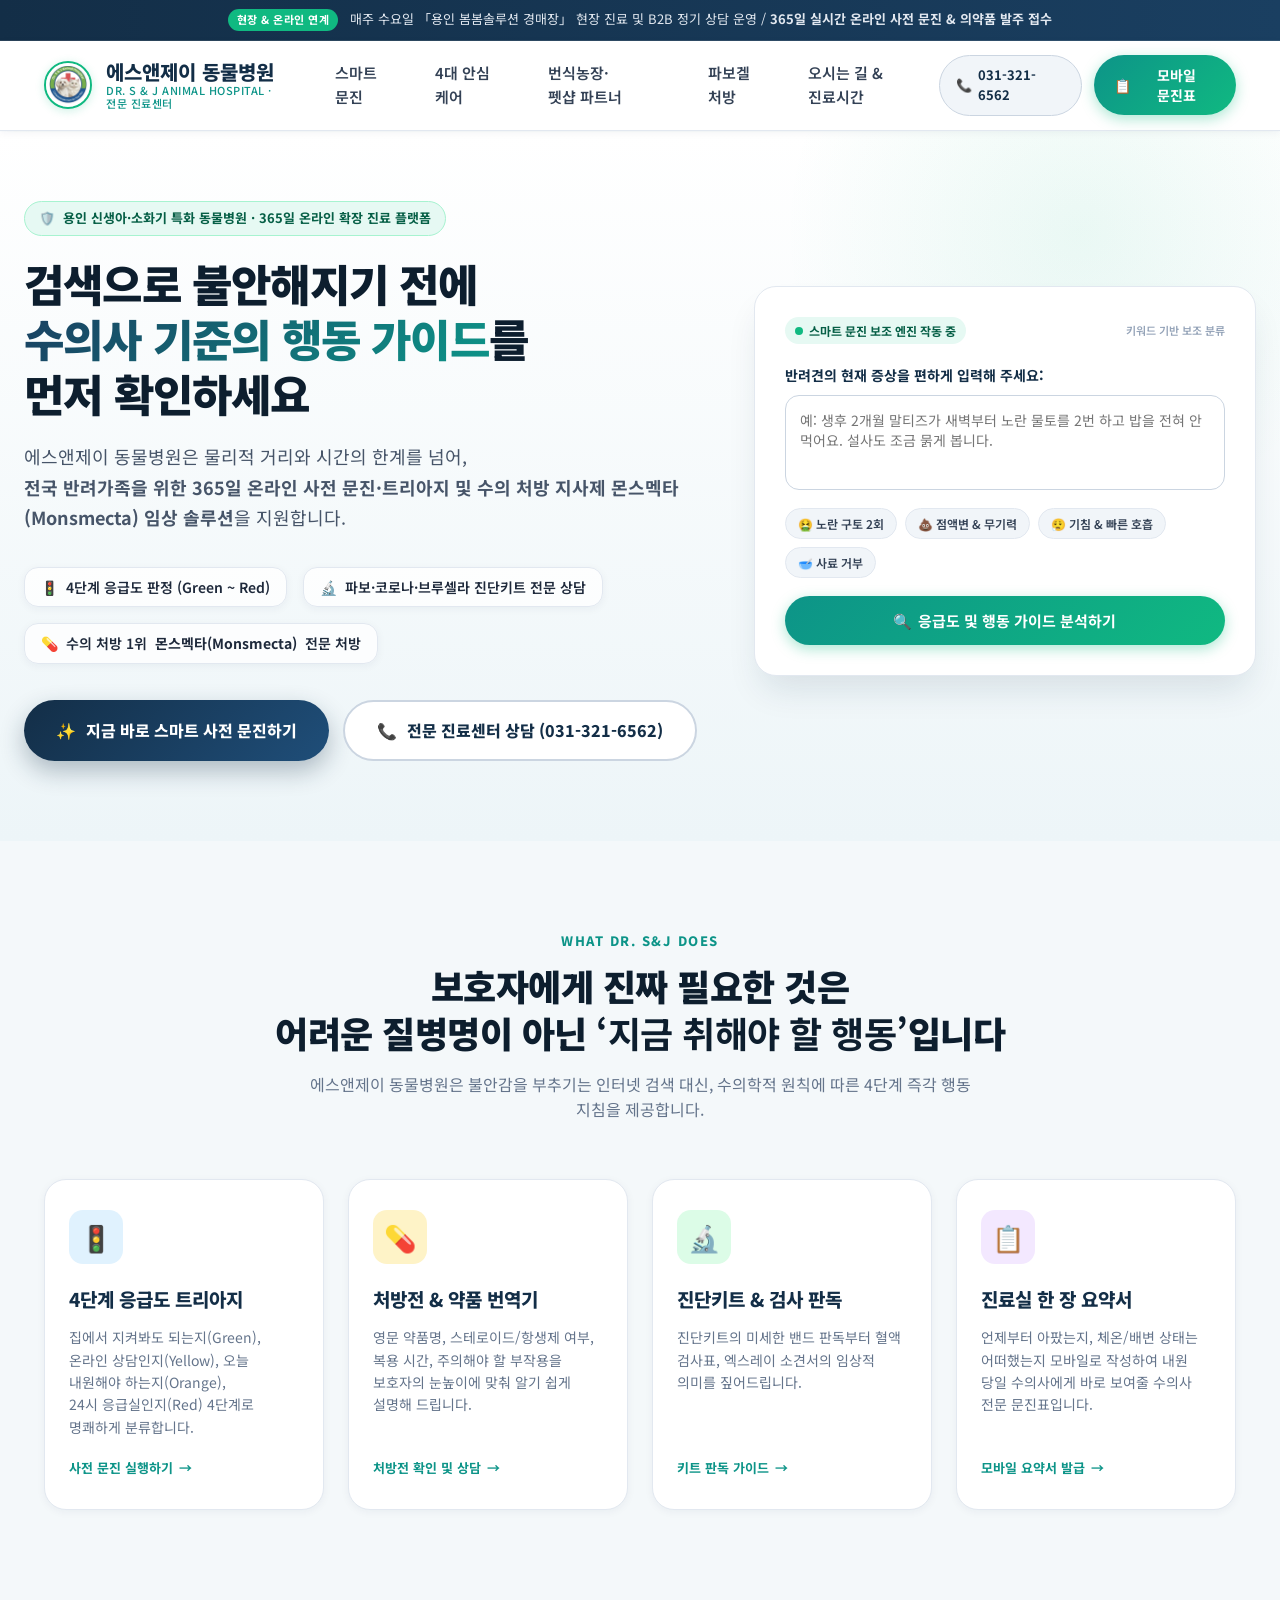
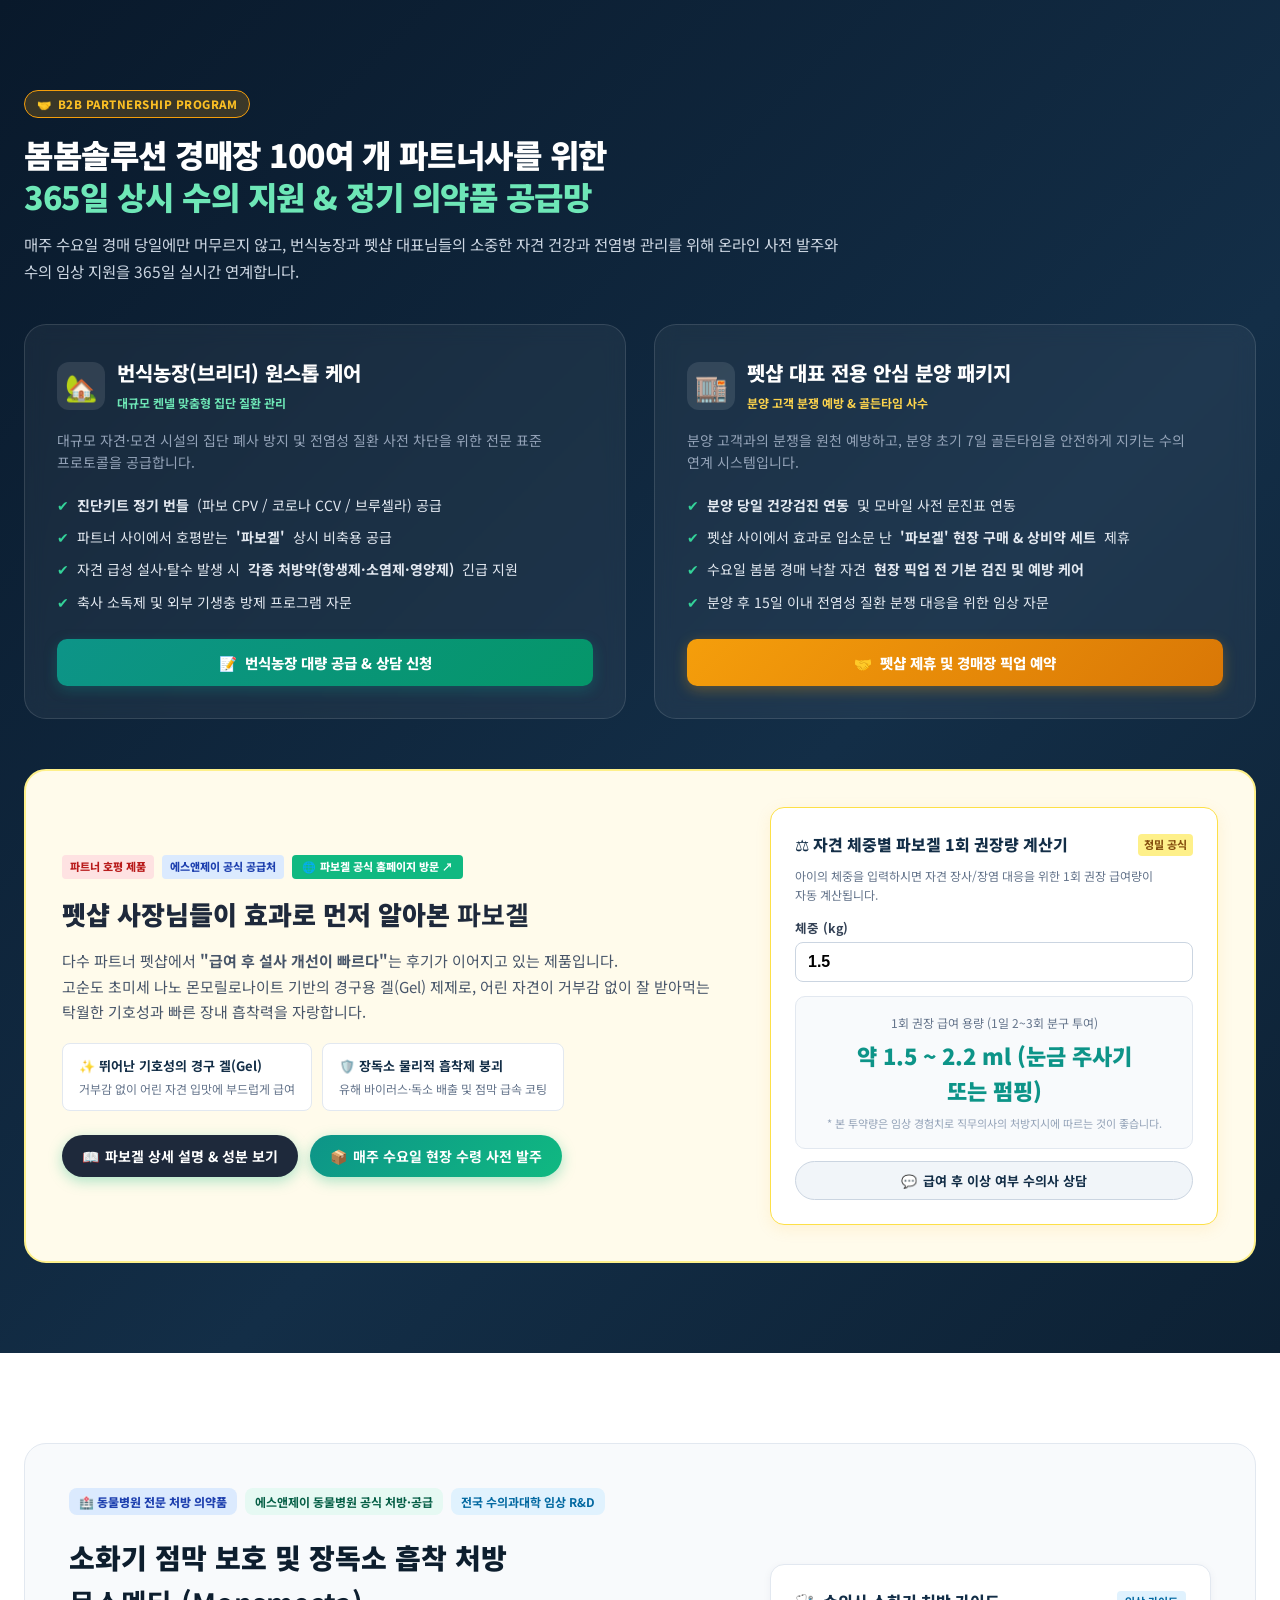
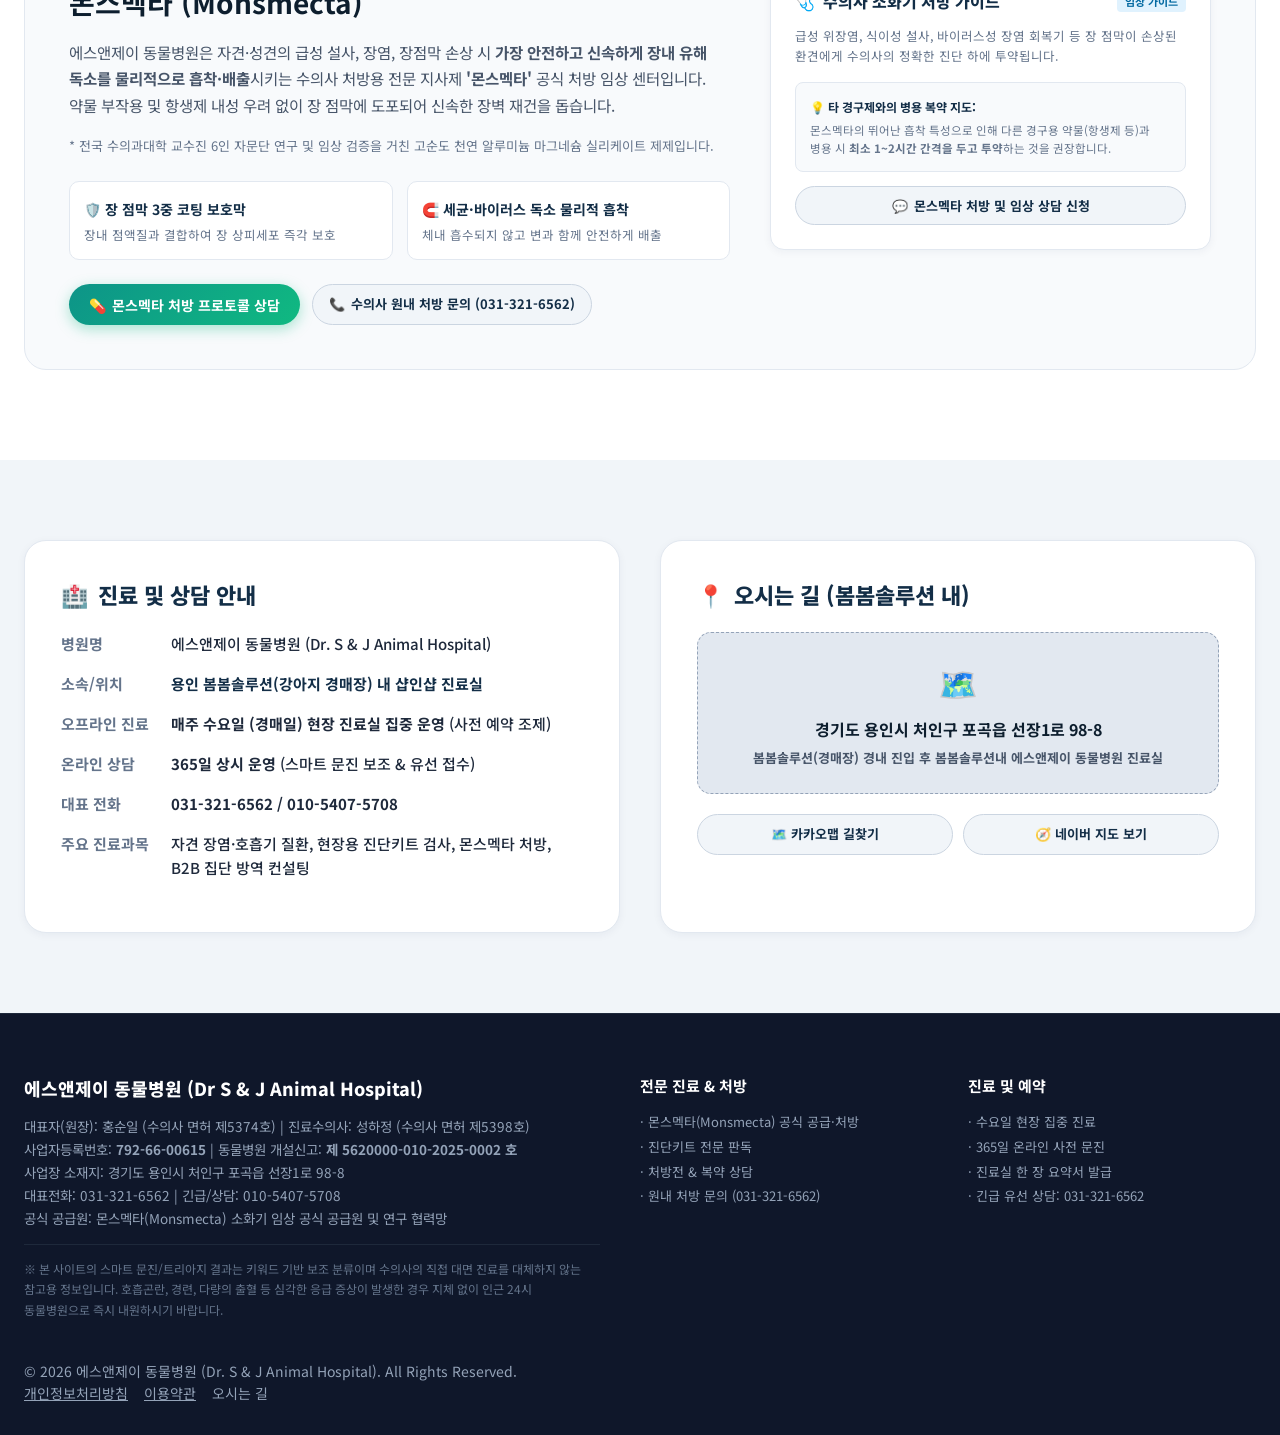
==== index.html @ e02715f0 "feat: remove monsmecta from header, global KR line-break and title punctuation cleanup - header: rem" ====
﻿<!DOCTYPE html>
<html lang="ko">
<head>
  <meta charset="UTF-8" />
  <meta name="viewport" content="width=device-width, initial-scale=1.0" />
  <title>에스앤제이 동물병원 | Dr S&J Animal Hospital - 스마트 수의 포털 & 사전 문진</title>
  <meta name="description" content="에스앤제이 동물병원 용인 전문 진료센터. 반려동물 스마트 사전 문진(보조 분류), 신생아·소화기 집중 치료, 몬스멕타 전문 처방 동물병원." />
  <link rel="canonical" href="https://hongsoonil02-maker.github.io/snj-animal-hospital/" />
  <link rel="icon" type="image/png" href="./sj_logo.png" />
  <!-- Open Graph / Twitter -->
  <meta property="og:type" content="website" />
  <meta property="og:locale" content="ko_KR" />
  <meta property="og:title" content="에스앤제이 동물병원 | 용인 신생아·소화기 특화 & 스마트 문진 포털" />
  <meta property="og:description" content="검색으로 불안해지기 전에 수의사 기준 행동 가이드를 확인하세요. 4단계 트리아지, 파보겔 계산기, 진료실 한 장 요약서 제공." />
  <meta property="og:url" content="https://hongsoonil02-maker.github.io/snj-animal-hospital/" />
  <meta property="og:image" content="https://hongsoonil02-maker.github.io/snj-animal-hospital/snj_qr_branded.png" />
  <meta property="og:site_name" content="에스앤제이 동물병원" />
  <meta name="twitter:card" content="summary_large_image" />
  <meta name="twitter:title" content="에스앤제이 동물병원 | 스마트 문진 포털" />
  <meta name="twitter:description" content="용인 봄봄솔루션 내 전문 진료센터. 365일 온라인 사전 문진 & 수요일 현장 진료." />
  <meta name="twitter:image" content="https://hongsoonil02-maker.github.io/snj-animal-hospital/snj_qr_branded.png" />
  <meta name="format-detection" content="telephone=no" />
  <!-- JSON-LD LocalBusiness + VeterinaryCare -->
  <script type="application/ld+json">
  {
    "@context": "https://schema.org",
    "@type": "VeterinaryCare",
    "name": "에스앤제이 동물병원",
    "alternateName": "Dr. S&J Animal Hospital",
    "url": "https://hongsoonil02-maker.github.io/snj-animal-hospital/",
    "logo": "https://hongsoonil02-maker.github.io/snj-animal-hospital/sj_logo.png",
    "image": "https://hongsoonil02-maker.github.io/snj-animal-hospital/snj_qr_branded.png",
    "telephone": "+82-31-321-6562",
    "address": { "@type": "PostalAddress", "streetAddress": "선장1로 98-8 포곡읍 처인구", "addressLocality": "용인시", "addressRegion": "경기도", "addressCountry": "KR" },
    "geo": { "@type": "GeoCoordinates", "latitude": 37.267, "longitude": 127.224 },
    "openingHoursSpecification": [
      {"@type":"OpeningHoursSpecification","dayOfWeek":["Monday","Tuesday","Wednesday","Thursday","Friday"],"opens":"09:30","closes":"19:00"},
      {"@type":"OpeningHoursSpecification","dayOfWeek":"Saturday","opens":"09:30","closes":"16:00"}
    ],
    "priceRange": "$$",
    "founder": { "@type":"Person", "name":"홍순일", "jobTitle":"수의사 면허 제5374호" }
  }
  </script>
  
  <!-- 웹폰트: 프리미엄 Noto Sans KR -->
  <link rel="preconnect" href="https://fonts.googleapis.com" />
  <link rel="preconnect" href="https://fonts.gstatic.com" crossorigin />
  <link href="https://fonts.googleapis.com/css2?family=Noto+Sans+KR:wght@300;400;500;600;700;800;900&display=swap" rel="stylesheet" />

  <link rel="stylesheet" href="./style.css" />
</head>
<body>
  <a href="#main-content" class="skip-link">본문 바로가기</a>

  <!-- 상단 공지 배너 -->
  <aside class="top-banner" aria-label="진료 안내">
    <span class="top-banner-badge">현장 & 온라인 연계</span>
    <span>매주 수요일 「용인 봄봄솔루션 경매장」 현장 진료 및 B2B 정기 상담 운영 / <strong>365일 실시간 온라인 사전 문진 & 의약품 발주 접수</strong></span>
  </aside>

  <!-- 메인 헤더 -->
  <header role="banner">
    <div class="nav-container">
      <a href="#" class="brand-logo-area" aria-label="에스앤제이 동물병원 홈으로 이동">
        <img src="./sj_logo.png" alt="에스앤제이 동물병원 로고" class="brand-logo-img" width="48" height="48" loading="eager" decoding="async" fetchpriority="high" />
        <div class="brand-title">
          <span>에스앤제이 동물병원</span>
          <span class="sub">DR. S &amp; J ANIMAL HOSPITAL · 전문 진료센터</span>
        </div>
      </a>

      <nav class="nav-menu" aria-label="주요 메뉴">
        <a href="#triage" class="nav-link">스마트 문진</a>
        <a href="#services" class="nav-link">4대 안심 케어</a>
        <a href="#b2b-hub" class="nav-link">번식농장·펫샵 파트너</a>
        <a href="#parvogel-care" class="nav-link">파보겔 처방</a>
        <a href="#info" class="nav-link">오시는 길 & 진료시간</a>
      </nav>

      <div class="header-actions">
        <a href="tel:031-321-6562" class="btn-call" aria-label="전화 031-321-6562">
          <span aria-hidden="true">📞</span> 031-321-6562
        </a>
        <button class="btn-primary" onclick="openModal('summaryModal')" aria-label="모바일 문진표 열기">
          <span aria-hidden="true">📋</span> 모바일 문진표
        </button>
        <button id="mobileMenuBtn" class="mobile-menu-btn" aria-label="메뉴 열기" aria-expanded="false" aria-controls="mobileNav">
          <span class="menu-bar" aria-hidden="true"></span>
          <span class="menu-bar" aria-hidden="true"></span>
          <span class="menu-bar" aria-hidden="true"></span>
        </button>
      </div>
    </div>
    <nav id="mobileNav" class="mobile-nav" aria-label="모바일 메뉴" hidden>
      <a href="#triage" class="mobile-nav-link" onclick="closeMobileMenu()">스마트 문진</a>
      <a href="#services" class="mobile-nav-link" onclick="closeMobileMenu()">4대 안심 케어</a>
      <a href="#b2b-hub" class="mobile-nav-link" onclick="closeMobileMenu()">번식농장·펫샵 파트너</a>
      <a href="#parvogel-care" class="mobile-nav-link" onclick="closeMobileMenu()">파보겔 처방</a>
      <a href="#info" class="mobile-nav-link" onclick="closeMobileMenu()">오시는 길 & 진료시간</a>
      <a href="tel:031-321-6562" class="mobile-nav-link mobile-nav-tel">📞 031-321-6562 전화하기</a>
    </nav>
  </header>

  <main id="main-content">
  <!-- 히어로 섹션 -->
  <section class="hero-section">
    <div class="hero-bg-shapes"></div>
    <div class="hero-container">
      <div class="hero-content">
        <div class="hero-tag">
          <span>🛡️</span> 용인 신생아·소화기 특화 동물병원 · 365일 온라인 확장 진료 플랫폼
        </div>
        <h1 class="hero-title">
          검색으로 불안해지기 전에<br />
          <span class="highlight">수의사 기준의 행동 가이드</span>를 먼저 확인하세요
        </h1>
        <p class="hero-desc">
          에스앤제이 동물병원은 물리적 거리와 시간의 한계를 넘어,<br />
          <strong>전국 반려가족을 위한 365일 온라인 사전 문진·트리아지 및 수의 처방 지사제 몬스멕타(Monsmecta) 임상 솔루션</strong>을 지원합니다.
        </p>

        <div class="hero-features-strip">
          <div class="hero-feature-item"><span>🚦</span> 4단계 응급도 판정 (Green ~ Red)</div>
          <div class="hero-feature-item"><span>🔬</span> 파보·코로나·브루셀라 진단키트 전문 상담</div>
          <div class="hero-feature-item"><span>💊</span> 수의 처방 1위 <strong>몬스멕타(Monsmecta)</strong> 전문 처방</div>
        </div>

        <div class="hero-cta-group">
          <button class="btn-hero-lg btn-hero-primary" onclick="focusTriageInput()" aria-label="스마트 사전 문진 입력창으로 이동">
            <span aria-hidden="true">✨</span> 지금 바로 스마트 사전 문진하기
          </button>
          <a href="tel:031-321-6562" class="btn-hero-lg btn-hero-secondary" aria-label="전화 031-321-6562">
            <span aria-hidden="true">📞</span> 전문 진료센터 상담 (031-321-6562)
          </a>
        </div>
      </div>

      <!-- 인터랙티브 스마트 사전 문진 데모 위젯 (키워드 기반 보조) -->
      <div class="hero-interactive-card" id="triage">
        <div class="card-header-badge">
          <div class="badge-live-pulse">
            <span class="pulse-dot"></span>
            <span>스마트 문진 보조 엔진 작동 중</span>
          </div>
          <span style="font-size: 11px; color: #94a3b8; font-weight: 600;">키워드 기반 보조 분류</span>
        </div>

        <label for="symptomText" style="display:block; font-size: 14px; font-weight: 700; color: var(--primary-800); margin-bottom: 8px;">
          반려견의 현재 증상을 편하게 입력해 주세요:
        </label>
        <textarea id="symptomText" class="triage-input-box" placeholder="예: 생후 2개월 말티즈가 새벽부터 노란 물토를 2번 하고 밥을 전혀 안 먹어요. 설사도 조금 묽게 봅니다."></textarea>

        <div class="quick-chips-area" role="group" aria-label="증상 빠른 선택">

          <button type="button" class="quick-chip" onclick="applyChip('새벽에 노란 거품토를 2회 하고 식욕이 떨어졌어요.')">🤮 노란 구토 2회</button>

          <button type="button" class="quick-chip" onclick="applyChip('자견이 점액질 설사를 보고 축 처져 있어요.')">💩 점액변 &amp; 무기력</button>

          <button type="button" class="quick-chip" onclick="applyChip('분양 받은 지 3일째인데 기침을 켁켁거리고 호흡이 빨라요.')">😮‍💨 기침 &amp; 빠른 호흡</button>

          <button type="button" class="quick-chip" onclick="applyChip('사료를 갑자기 안 먹고 물만 조금 마십니다.')">🥣 사료 거부</button>

        </div>


        <button class="btn-primary" style="width: 100%; justify-content: center; padding: 14px; font-size: 15px;" onclick="runSmartTriage()" aria-label="증상을 분석하여 응급도 판정">
          <span aria-hidden="true">🔍</span> 응급도 및 행동 가이드 분석하기
        </button>

        <!-- 결과 표시 영역 -->
        <div class="triage-result-card" id="triageResultArea" role="status" aria-live="polite" aria-atomic="true">
          <div id="resultStatusPill" class="triage-status-pill status-orange">
            <span>🟠 ORANGE : 오늘 중 동물병원 내원 권고</span>
          </div>
          <h4 id="resultHeading" style="font-size: 17px; font-weight: 800; color: #1e293b; margin-bottom: 8px;">
            반복 구토 및 탈수 위험에 대한 조기 수의사 진찰이 필요합니다
          </h4>
          <p id="resultActionGuide" style="font-size: 13.5px; color: #475569; line-height: 1.6; margin-bottom: 14px;">
            자견의 경우 짧은 시간의 구토와 설사로도 저혈당 및 급성 탈수가 올 수 있습니다. 진단키트 검사를 병행하시고 억지로 사료를 먹이지 마세요.
          </p>
          <div style="display: flex; gap: 8px; flex-wrap: wrap;">
            <button class="btn-call" style="font-size: 12px; padding: 6px 12px;" onclick="openModal('summaryModal')">
              📄 진료실 요약서 자동 출력
            </button>
            <a href="tel:031-321-6562" class="btn-primary" style="font-size: 12px; padding: 6px 14px;">
              📞 에스앤제이 핫라인 연결
            </a>
          </div>
          <p style="font-size:11px; color:#94a3b8; margin-top:10px; line-height:1.5;">※ 본 결과는 키워드 기반 보조 분류이며 의학적 진단을 대체하지 않습니다. 심각한 증상 시 즉시 내원하세요.</p>
        </div>
      </div>
    </div>
  </section>

  <!-- 4대 핵심 케어 모듈 -->
  <section class="section-module" id="services">

    <div class="section-header-center">
      <div class="section-kicker">WHAT DR. S&J DOES</div>
      <h2 class="section-title">
        보호자에게 진짜 필요한 것은<br />어려운 질병명이 아닌 <strong>‘지금 취해야 할 행동’</strong>입니다
      </h2>
      <p class="section-desc">
        에스앤제이 동물병원은 불안감을 부추기는 인터넷 검색 대신, 수의학적 원칙에 따른 4단계 즉각 행동 지침을 제공합니다.
      </p>
    </div>

    <div class="services-grid-4">
      <!-- 1. 병원 갈까 말까 -->
      <div class="service-card" onclick="focusTriageInput()" role="button" tabindex="0" onkeydown="if(event.key==='Enter'||event.key===' '){event.preventDefault();focusTriageInput();}">
        <div class="service-icon-wrap" style="background: #e0f2fe; color: #0284c7;">🚦</div>
        <h3 class="service-card-title">4단계 응급도 트리아지</h3>
        <p class="service-card-desc">
          집에서 지켜봐도 되는지(Green), 온라인 상담인지(Yellow), 오늘 내원해야 하는지(Orange), 24시 응급실인지(Red) 4단계로 명쾌하게 분류합니다.
        </p>
        <div class="service-card-action">사전 문진 실행하기 <span>→</span></div>
      </div>

      <!-- 2. 처방전 & 복약 번역기 -->
      <div class="service-card" onclick="openModal('rxModal')" role="button" tabindex="0" onkeydown="if(event.key==='Enter'||event.key===' '){event.preventDefault();openModal('rxModal');}">
        <div class="service-icon-wrap" style="background: #fef3c7; color: #d97706;">💊</div>
        <h3 class="service-card-title">처방전 & 약품 번역기</h3>
        <p class="service-card-desc">
          영문 약품명, 스테로이드/항생제 여부, 복용 시간, 주의해야 할 부작용을 보호자의 눈높이에 맞춰 알기 쉽게 설명해 드립니다.
        </p>
        <div class="service-card-action">처방전 확인 및 상담 <span>→</span></div>
      </div>

      <!-- 3. 진단키트 & 검사결과 해석 -->
      <div class="service-card" onclick="openModal('labModal')" role="button" tabindex="0" onkeydown="if(event.key==='Enter'||event.key===' '){event.preventDefault();openModal('labModal');}">
        <div class="service-icon-wrap" style="background: #dcfce7; color: #16a34a;">🔬</div>
        <h3 class="service-card-title">진단키트 & 검사 판독</h3>
        <p class="service-card-desc">
          진단키트의 미세한 밴드 판독부터 혈액 검사표, 엑스레이 소견서의 임상적 의미를 짚어드립니다.
        </p>
        <div class="service-card-action">키트 판독 가이드 <span>→</span></div>
      </div>

      <!-- 4. 진료실 한 장 요약서 -->
      <div class="service-card" onclick="openModal('summaryModal')" role="button" tabindex="0" onkeydown="if(event.key==='Enter'||event.key===' '){event.preventDefault();openModal('summaryModal');}">
        <div class="service-icon-wrap" style="background: #f3e8ff; color: #9333ea;">📋</div>
        <h3 class="service-card-title">진료실 한 장 요약서</h3>
        <p class="service-card-desc">
          언제부터 아팠는지, 체온/배변 상태는 어떠했는지 모바일로 작성하여 내원 당일 수의사에게 바로 보여줄 수의사 전문 문진표입니다.
        </p>
        <div class="service-card-action">모바일 요약서 발급 <span>→</span></div>
      </div>
    </div>
  </section>

  <!-- B2B 파트너십 섹션: 봄봄솔루션 경매장 100여 개 파트너사를 위한 수의 공급망 -->
  <section class="b2b-hub-section" id="b2b-hub">
    <div class="b2b-hub-container">
      <div class="b2b-badge">
        <span>🤝</span> B2B PARTNERSHIP PROGRAM
      </div>
      <h2 class="b2b-hub-title">
        봄봄솔루션 경매장 100여 개 파트너사를 위한<br />
        <span style="color:#6ee7b7;">365일 상시 수의 지원 &amp; 정기 의약품 공급망</span>
      </h2>
      <p class="b2b-hub-desc">
        매주 수요일 경매 당일에만 머무르지 않고, 번식농장과 펫샵 대표님들의 소중한 자견 건강과 전염병 관리를 위해 온라인 사전 발주와 수의 임상 지원을 365일 실시간 연계합니다.
      </p>

      <!-- 2단 카드: 번식농장 원스톱 케어 & 펫샵 대표 전용 안심 분양 패키지 -->
      <div class="b2b-cards-grid">
        <!-- 번식농장 -->
        <div class="b2b-box">
          <div class="b2b-box-head">
            <div class="b2b-box-icon">🏡</div>
            <div>
              <div class="b2b-box-title">번식농장(브리더) 원스톱 케어</div>
              <span style="font-size:12px; color:#6ee7b7; font-weight:700;">대규모 켄넬 맞춤형 집단 질환 관리</span>
            </div>
          </div>
          <p class="b2b-box-desc">
            대규모 자견·모견 시설의 집단 폐사 방지 및 전염성 질환 사전 차단을 위한 전문 표준 프로토콜을 공급합니다.
          </p>
          <ul class="b2b-features-list">
            <li><span class="chk">✔</span> <strong>진단키트 정기 번들</strong> (파보 CPV / 코로나 CCV / 브루셀라) 공급</li>
            <li><span class="chk">✔</span> 파트너 사이에서 호평받는 <strong>'파보겔'</strong> 상시 비축용 공급</li>
            <li><span class="chk">✔</span> 자견 급성 설사·탈수 발생 시 <strong>각종 처방약(항생제·소염제·영양제)</strong> 긴급 지원</li>
            <li><span class="chk">✔</span> 축사 소독제 및 외부 기생충 방제 프로그램 자문</li>
          </ul>
          <button class="btn-b2b btn-b2b-primary" onclick="openOrderModal()">
            <span>📝</span> 번식농장 대량 공급 &amp; 상담 신청
          </button>
        </div>

        <!-- 펫샵 -->
        <div class="b2b-box">
          <div class="b2b-box-head">
            <div class="b2b-box-icon">🏬</div>
            <div>
              <div class="b2b-box-title">펫샵 대표 전용 안심 분양 패키지</div>
              <span style="font-size:12px; color:#fcd34d; font-weight:700;">분양 고객 분쟁 예방 &amp; 골든타임 사수</span>
            </div>
          </div>
          <p class="b2b-box-desc">
            분양 고객과의 분쟁을 원천 예방하고, 분양 초기 7일 골든타임을 안전하게 지키는 수의 연계 시스템입니다.
          </p>
          <ul class="b2b-features-list">
            <li><span class="chk">✔</span> <strong>분양 당일 건강검진 연동</strong> 및 모바일 사전 문진표 연동</li>
            <li><span class="chk">✔</span> 펫샵 사이에서 효과로 입소문 난 <strong>'파보겔' 현장 구매 &amp; 상비약 세트</strong> 제휴</li>
            <li><span class="chk">✔</span> 수요일 봄봄 경매 낙찰 자견 <strong>현장 픽업 전 기본 검진 및 예방 케어</strong></li>
            <li><span class="chk">✔</span> 분양 후 15일 이내 전염성 질환 분쟁 대응을 위한 임상 자문</li>
          </ul>
          <button class="btn-b2b btn-b2b-amber" onclick="openOrderModal()">
            <span>🤝</span> 펫샵 제휴 및 경매장 픽업 예약
          </button>
        </div>
      </div>

      <!-- 파보겔 소개 & 실시간 체중별 1회 권장량 계산기 -->
      <div class="parvogel-highlight-section" id="parvogel-care">
        <div>
          <div style="display:flex; gap:8px; margin-bottom:14px; flex-wrap:wrap;">
            <span style="font-size:11px; background:#fee2e2; color:#b91c1c; padding:3px 8px; border-radius:4px; font-weight:800;">파트너 호평 제품</span>
            <span style="font-size:11px; background:#dbeafe; color:#1e40af; padding:3px 8px; border-radius:4px; font-weight:800;">에스앤제이 공식 공급처</span>
            <a href="https://parvogel.kr" target="_blank" rel="noopener noreferrer" style="font-size:11px; background:#10b981; color:#ffffff; padding:3px 10px; border-radius:4px; font-weight:800; display:inline-flex; align-items:center; gap:4px;">
              <span>🌐</span> 파보겔 공식 홈페이지 방문 ↗
            </a>
          </div>
          <h3 style="font-size: 26px; font-weight: 900; color: #1e293b; margin-bottom: 14px;">
            펫샵 사장님들이 효과로 먼저 알아본 <strong>파보겔</strong>
          </h3>
          <p style="font-size: 15px; color: #475569; line-height: 1.7; margin-bottom: 18px;">
            다수 파트너 펫샵에서 <strong>"급여 후 설사 개선이 빠르다"</strong>는 후기가 이어지고 있는 제품입니다.<br />
            고순도 초미세 나노 몬모릴로나이트 기반의 경구용 겔(Gel) 제제로, 어린 자견이 거부감 없이 잘 받아먹는 탁월한 기호성과 빠른 장내 흡착력을 자랑합니다.
          </p>

          <div style="display: flex; gap: 10px; margin-bottom: 24px;">
            <div style="background:#ffffff; padding:12px 16px; border-radius:8px; border:1px solid #e2e8f0; font-size:13px;">
              <strong style="color:var(--primary-800);">✨ 뛰어난 기호성의 경구 겔(Gel)</strong>
              <p style="color:#64748b; font-size:12px; margin-top:2px;">거부감 없이 어린 자견 입맛에 부드럽게 급여</p>
            </div>
            <div style="background:#ffffff; padding:12px 16px; border-radius:8px; border:1px solid #e2e8f0; font-size:13px;">
              <strong style="color:var(--primary-800);">🛡️ 장독소 물리적 흡착제 붕괴</strong>
              <p style="color:#64748b; font-size:12px; margin-top:2px;">유해 바이러스·독소 배출 및 점막 급속 코팅</p>
            </div>
          </div>

          <div style="display:flex; gap:12px; flex-wrap:wrap;">
            <a href="https://parvogel.kr" target="_blank" rel="noopener noreferrer" class="btn-primary" style="background: #1e293b; color:#fff;">
              <span>📖</span> 파보겔 상세 설명 &amp; 성분 보기
            </a>
            <button class="btn-primary" onclick="openOrderModal()" style="background: linear-gradient(135deg, #0d9488, #10b981);">
              <span>📦</span> 매주 수요일 현장 수령 사전 발주
            </button>
          </div>
        </div>

        <!-- 체중별 계산기 -->
        <div class="parvogel-calc-box">
          <div style="display:flex; justify-content:space-between; align-items:center; margin-bottom:8px;">
            <div style="font-size:16px; font-weight:800; color:#132e47;">
              ⚖️ 자견 체중별 파보겔 1회 권장량 계산기
            </div>
            <span style="font-size:11px; background:#fef08a; color:#854d0e; padding:2px 6px; border-radius:4px; font-weight:750;">정밀 공식</span>
          </div>
          <p style="font-size:12px; color:#64748b; margin-bottom:14px;">
            아이의 체중을 입력하시면 자견 장사/장염 대응을 위한 1회 권장 급여량이 자동 계산됩니다.
          </p>
          <div style="margin-bottom:14px;">
            <label style="display:block; font-size:12.5px; font-weight:700; margin-bottom:4px; color:#334155;">체중 (kg)</label>
            <input type="number" id="petWeight" value="1.5" step="0.1" min="0.3" max="50" style="width:100%; padding:10px 12px; border:1px solid #cbd5e1; border-radius:8px; font-size:16px; font-weight:700;" oninput="calculateDosage()" />
          </div>
          <div style="background:#f8fafc; padding:16px; border-radius:10px; border:1px solid #e2e8f0; text-align:center;">
            <div style="font-size:12px; color:#64748b;">1회 권장 급여 용량 (1일 2~3회 분구 투여)</div>
            <div id="calcResult" style="font-size:22px; font-weight:900; color:#0d9488; margin-top:6px;">
              약 1.5 ~ 2.2 ml (눈금 주사기 또는 펌핑)
            </div>
            <div style="font-size:11px; color:#94a3b8; margin-top:6px;">
              * 본 투약량은 임상 경험치로 직무의사의 처방지시에 따르는 것이 좋습니다.
            </div>
          </div>
          <button class="btn-call" style="width:100%; justify-content:center; margin-top:12px; font-size:13px;" onclick="applyChip('파보겔 급여 및 이상 여부 수의사 상담을 요청합니다.')">
            <span>💬</span> 급여 후 이상 여부 수의사 상담
          </button>
        </div>
      </div>
    </div>
  </section>

  <!-- 소화기 전문 처방 및 케어 솔루션 섹션: 몬스멕타(Monsmecta) 임상 소화기 솔루션 -->
  <section class="products-section" id="digestive-care">
    <div class="products-container">

      <div class="products-grid">
        <div class="product-details">
          <div class="product-badges">
            <span class="p-badge" style="background:#dbeafe; color:#1e40af; font-weight:800;">🏥 동물병원 전문 처방 의약품</span>
            <span class="p-badge p-badge-teal">에스앤제이 동물병원 공식 처방·공급</span>
            <span class="p-badge p-badge-blue">전국 수의과대학 임상 R&D</span>
          </div>
          <h3>소화기 점막 보호 및 장독소 흡착 처방 <strong>몬스멕타 (Monsmecta)</strong></h3>
          <p style="font-size: 15.5px; color: #475569; line-height: 1.7; margin-bottom: 18px;">
            에스앤제이 동물병원은 자견·성견의 급성 설사, 장염, 장점막 손상 시 <strong>가장 안전하고 신속하게 장내 유해 독소를 물리적으로 흡착·배출</strong>시키는 수의사 처방용 전문 지사제 <strong>'몬스멕타'</strong> 공식 처방 임상 센터입니다.<br />
            약물 부작용 및 항생제 내성 우려 없이 장 점막에 도포되어 신속한 장벽 재건을 돕습니다.
          </p>
          <p style="font-size: 13px; color: #64748b; margin-bottom: 24px;">
            * 전국 수의과대학 교수진 6인 자문단 연구 및 임상 검증을 거친 고순도 천연 알루미늄 마그네슘 실리케이트 제제입니다.
          </p>

          <div style="display: grid; grid-template-columns: 1fr 1fr; gap: 14px; margin-bottom: 24px;">
            <div style="background: #ffffff; padding: 14px; border-radius: 10px; border: 1px solid #e2e8f0;">
              <strong style="color: var(--primary-800); font-size: 14px;">🛡️ 장 점막 3중 코팅 보호막</strong>
              <p style="font-size: 12.5px; color: #64748b; margin-top: 4px;">장내 점액질과 결합하여 장 상피세포 즉각 보호</p>
            </div>
            <div style="background: #ffffff; padding: 14px; border-radius: 10px; border: 1px solid #e2e8f0;">
              <strong style="color: var(--primary-800); font-size: 14px;">🧲 세균·바이러스 독소 물리적 흡착</strong>
              <p style="font-size: 12.5px; color: #64748b; margin-top: 4px;">체내 흡수되지 않고 변과 함께 안전하게 배출</p>
            </div>
          </div>

          <div style="display: flex; gap: 12px; flex-wrap: wrap;">
            <button class="btn-primary" onclick="openModal('rxModal')">
              <span>💊</span> 몬스멕타 처방 프로토콜 상담
            </button>
            <a href="tel:031-321-6562" class="btn-call">
              <span>📞</span> 수의사 원내 처방 문의 (031-321-6562)
            </a>
          </div>
        </div>

        <!-- 소화기 처방 가이드 카드 -->
        <div class="dosage-calculator-box">
          <div style="display: flex; align-items: center; justify-content: space-between; margin-bottom: 12px;">
            <div class="calc-title" style="margin-bottom: 0;">
              <span>🩺</span> 수의사 소화기 처방 가이드
            </div>
            <span style="font-size: 11px; background: #e0f2fe; color: #0369a1; padding: 2px 8px; border-radius: 4px; font-weight: 700;">임상 가이드</span>
          </div>
          <p style="font-size: 12.5px; color: #64748b; line-height: 1.6; margin-bottom: 16px;">
            급성 위장염, 식이성 설사, 바이러스성 장염 회복기 등 장 점막이 손상된 환견에게 수의사의 정확한 진단 하에 투약됩니다.
          </p>
          <div style="background: #f8fafc; padding: 14px; border-radius: 8px; border: 1px solid #e2e8f0; margin-bottom: 14px;">
            <div style="font-size: 12px; font-weight: 700; color: var(--primary-800); margin-bottom: 6px;">
              💡 타 경구제와의 병용 복약 지도:
            </div>
            <p style="font-size: 11.5px; color: #64748b; line-height: 1.5; margin: 0;">
              몬스멕타의 뛰어난 흡착 특성으로 인해 다른 경구용 약물(항생제 등)과 병용 시 <strong>최소 1~2시간 간격을 두고 투약</strong>하는 것을 권장합니다.
            </p>
          </div>
          <button class="btn-call" style="width: 100%; justify-content: center;" onclick="applyChip('몬스멕타 소화기 처방 상담을 요청합니다.')">
            <span>💬</span> 몬스멕타 처방 및 임상 상담 신청
          </button>
        </div>
      </div>

    </div>
  </section>

  <!-- 병원 안내 및 위치 정보 -->
  <section class="hospital-info-section" id="info">
    <div class="info-container">
      <!-- 진료 안내 -->
      <div class="info-card">
        <h3 class="info-title">
          <span>🏥</span> 진료 및 상담 안내
        </h3>
        <div class="info-item">
          <span class="info-label">병원명</span>
          <span class="info-value">에스앤제이 동물병원 (Dr. S & J Animal Hospital)</span>
        </div>
        <div class="info-item">
          <span class="info-label">소속/위치</span>
          <span class="info-value"><strong style="color:var(--primary-800);">용인 봄봄솔루션(강아지 경매장) 내 샵인샵 진료실</strong></span>
        </div>
        <div class="info-item">
          <span class="info-label">오프라인 진료</span>
          <span class="info-value"><strong>매주 수요일 (경매일) 현장 진료실 집중 운영</strong> (사전 예약 조제)</span>
        </div>
        <div class="info-item">
          <span class="info-label">온라인 상담</span>
          <span class="info-value"><strong>365일 상시 운영</strong> (스마트 문진 보조 &amp; 유선 접수)</span>
        </div>
        <div class="info-item">
          <span class="info-label">대표 전화</span>
          <span class="info-value"><strong>031-321-6562 / 010-5407-5708</strong></span>
        </div>
        <div class="info-item">
          <span class="info-label">주요 진료과목</span>
          <span class="info-value">자견 장염·호흡기 질환, 현장용 진단키트 검사, 몬스멕타 처방, B2B 집단 방역 컨설팅</span>
        </div>
      </div>

      <!-- 오시는 길 (봄봄솔루션 내) -->
      <div class="info-card">
        <h3 class="info-title">
          <span>📍</span> 오시는 길 (봄봄솔루션 내)
        </h3>
        <div style="background: #e2e8f0; border-radius: var(--radius-md); padding: 24px; text-align: center; margin-bottom: 20px; border: 1px dashed #94a3b8;">
          <div style="font-size: 32px; margin-bottom: 8px;">🗺️</div>
          <strong style="font-size: 16px; color: var(--primary-900);">경기도 용인시 처인구 포곡읍 선장1로 98-8</strong>
          <p style="font-size: 13px; color: #475569; margin-top: 6px; font-weight:700;">
            봄봄솔루션(경매장) 경내 진입 후 봄봄솔루션내 에스앤제이 동물병원 진료실
          </p>
        </div>
        <div style="display: flex; gap: 10px;">
          <a href="https://map.kakao.com/link/search/경기도 용인시 처인구 포곡읍 선장1로 98-8" target="_blank" rel="noopener noreferrer" class="btn-call" style="flex:1; justify-content: center;">
            🗺️ 카카오맵 길찾기
          </a>
          <a href="https://map.naver.com/v5/search/경기도 용인시 처인구 포곡읍 선장1로 98-8" target="_blank" rel="noopener noreferrer" class="btn-call" style="flex:1; justify-content: center;">
            🧭 네이버 지도 보기
          </a>
        </div>
      </div>
    </div>
  </section>
  </main><!-- /#main-content -->

  <!-- 푸터 -->
  <footer>
    <div class="footer-container">
      <div class="footer-brand">
        <h4>에스앤제이 동물병원 (Dr S & J Animal Hospital)</h4>
        <p style="line-height: 1.7; color: #94a3b8; font-size: 13.5px;">
          대표자(원장): 홍순일 (수의사 면허 제5374호) | 진료수의사: 성하정 (수의사 면허 제5398호)<br />
          사업자등록번호: <strong>792-66-00615</strong> | 동물병원 개설신고: <strong>제 5620000-010-2025-0002 호</strong><br />
          사업장 소재지: 경기도 용인시 처인구 포곡읍 선장1로 98-8<br />
          대표전화: 031-321-6562 | 긴급/상담: 010-5407-5708<br />
          공식 공급원: 몬스멕타(Monsmecta) 소화기 임상 공식 공급원 및 연구 협력망
        </p>
        <p class="footer-disclaimer">
          ※ 본 사이트의 스마트 문진/트리아지 결과는 키워드 기반 보조 분류이며 수의사의 직접 대면 진료를 대체하지 않는 참고용 정보입니다. 
          호흡곤란, 경련, 다량의 출혈 등 심각한 응급 증상이 발생한 경우 지체 없이 인근 24시 동물병원으로 즉시 내원하시기 바랍니다.
        </p>
      </div>

      <div>
        <h4 style="color:#fff; margin-bottom: 12px; font-size: 15px;">전문 진료 &amp; 처방</h4>
        <p style="line-height: 1.9; font-size: 13px;">
          <a href="#digestive-care">· 몬스멕타(Monsmecta) 공식 공급·처방</a><br />
          <a href="#services">· 진단키트 전문 판독</a><br />
          <a href="#services">· 처방전 & 복약 상담</a><br />
          <a href="tel:031-321-6562">· 원내 처방 문의 (031-321-6562)</a>
        </p>
      </div>

      <div>
        <h4 style="color:#fff; margin-bottom: 12px; font-size: 15px;">진료 및 예약</h4>
        <p style="line-height: 1.9; font-size: 13px;">
          · 수요일 현장 집중 진료<br />
          · 365일 온라인 사전 문진<br />
          · 진료실 한 장 요약서 발급<br />
          · 긴급 유선 상담: 031-321-6562
        </p>
      </div>
    </div>

    <div class="footer-bottom">
      <div>&copy; 2026 에스앤제이 동물병원 (Dr. S & J Animal Hospital). All Rights Reserved.</div>
      <div style="display: flex; gap: 16px;">
        <a href="javascript:void(0)" onclick="openModal('privacyModal')" style="text-decoration: underline;">개인정보처리방침</a>
        <a href="javascript:void(0)" onclick="openModal('termsModal')" style="text-decoration: underline;">이용약관</a>
        <a href="#info">오시는 길</a>
      </div>
    </div>
  </footer>

  <!-- 모달 1: 진료실 한 장 요약서 생성기 -->
  <div id="summaryModal" class="modal-backdrop" role="dialog" aria-modal="true" aria-labelledby="summaryModalTitle">
    <div class="modal-content">
      <button class="modal-close" onclick="closeModal('summaryModal')" aria-label="요약서 모달 닫기">&times;</button>
      <div style="display:flex; align-items:center; gap: 10px; margin-bottom: 16px;">
        <span style="font-size: 26px;" aria-hidden="true">📋</span>
        <h3 id="summaryModalTitle" style="font-size: 20px; font-weight: 800; color: var(--primary-900);">진료실 한 장 요약서 발급</h3>
      </div>
      <p style="font-size: 13px; color: #64748b; margin-bottom: 20px;">
        내원 시 수의사에게 보여주면 진료 대기 시간과 불필요한 재질문을 크게 줄여줍니다.
      </p>

      <div style="display: grid; grid-template-columns: 1fr 1fr; gap: 12px; margin-bottom: 14px;">
        <div>
          <label for="summaryPetName" style="font-size: 12px; font-weight: 700; display:block; margin-bottom: 4px;">반려동물 이름</label>
          <input type="text" id="summaryPetName" value="콩이" autocomplete="off" style="width:100%; padding:8px; border:1px solid #cbd5e1; border-radius:6px;" />
        </div>
        <div>
          <label for="summaryPetInfo" style="font-size: 12px; font-weight: 700; display:block; margin-bottom: 4px;">견종 / 나이 / 체중</label>
          <input type="text" id="summaryPetInfo" value="말티즈 / 3개월 / 1.8kg" autocomplete="off" style="width:100%; padding:8px; border:1px solid #cbd5e1; border-radius:6px;" />
        </div>
      </div>

      <div style="margin-bottom: 14px;">
        <label for="summarySymptoms" style="font-size: 12px; font-weight: 700; display:block; margin-bottom: 4px;">주요 증상 및 발생 시간</label>
        <textarea id="summarySymptoms" style="width:100%; padding:10px; border:1px solid #cbd5e1; border-radius:6px; font-family:inherit; font-size:13px; min-height:70px;">새벽 4시경 노란 거품토 2회, 오전 사료 전량 거부, 배에서 꾸르륵 소리 남.</textarea>
      </div>

      <div style="margin-bottom: 18px;">
        <label style="font-size: 12px; font-weight: 700; display:block; margin-bottom: 4px;">수의사에게 물어보고 싶은 핵심 질문</label>
        <input type="text" id="summaryQuestion" value="진단키트 검사 및 몬스멕타 처방 상담을 받고 싶습니다." style="width:100%; padding:8px; border:1px solid #cbd5e1; border-radius:6px; font-size:13px;" />
      </div>

      <div style="display: flex; gap: 10px;">
        <button class="btn-primary" style="flex:1; justify-content:center;" onclick="printSummary()">
          🖨️ 요약서 출력 / PDF 저장
        </button>
        <button class="btn-call" style="flex:1; justify-content:center;" onclick="copySummaryText()">
          📑 텍스트 복사 (카톡 전송)
        </button>
      </div>
    </div>
  </div>

  <!-- 모달 3: 처방전 & 복약 번역기 -->
  <div id="rxModal" class="modal-backdrop" role="dialog" aria-modal="true" aria-labelledby="rxModalTitle">
    <div class="modal-content">
      <button class="modal-close" onclick="closeModal('rxModal')" aria-label="처방전 번역기 모달 닫기">&times;</button>
      <div style="display:flex; align-items:center; gap: 10px; margin-bottom: 16px;">
        <span style="font-size: 26px;" aria-hidden="true">💊</span>
        <h3 id="rxModalTitle" style="font-size: 20px; font-weight: 800; color: var(--primary-900);">처방전 & 복약 번역기</h3>
      </div>
      <div style="font-size: 13.5px; color: #334155; line-height: 1.7; margin-bottom: 16px;">
        <p>처방전을 사진으로 보내주시면 수의사가 <strong>약품명/성분/복용법/부작용</strong>을 보호자 눈높이에 맞춰 설명해드립니다.</p>
        <ul style="margin:12px 0 0 18px; line-height:1.8;">
          <li>스테로이드/항생제 여부와 휴약 기간</li>
          <li>식전/식후, 1일 투약 횟수 및 보관법</li>
          <li>몬스멕타 병용 시 1~2시간 간격 복약 지도</li>
        </ul>
        <p style="margin-top:12px; font-size:12px; color:#64748b;">※ 본 안내는 복약 순응도 향상을 위한 정보 제공이며, 용량 변경은 반드시 수의사와 상담하세요.</p>
      </div>
      <div style="display:flex; gap:8px;">
        <a href="tel:031-321-6562" class="btn-primary" style="flex:1; justify-content:center;">📞 처방전 상담 (031-321-6562)</a>
        <button class="btn-call" style="flex:1; justify-content:center;" onclick="applyChip('처방전 사진 판독 및 복약 상담을 요청합니다.')">💬 문진으로 문의</button>
      </div>
    </div>
  </div>

  <!-- 모달 4: 키트 & 검사 판독 가이드 -->
  <div id="labModal" class="modal-backdrop" role="dialog" aria-modal="true" aria-labelledby="labModalTitle">
    <div class="modal-content">
      <button class="modal-close" onclick="closeModal('labModal')" aria-label="진단키트 판독 가이드 모달 닫기">&times;</button>
      <div style="display:flex; align-items:center; gap: 10px; margin-bottom: 16px;">
        <span style="font-size: 26px;" aria-hidden="true">🔬</span>
        <h3 id="labModalTitle" style="font-size: 20px; font-weight: 800; color: var(--primary-900);">진단키트 판독 가이드</h3>
      </div>
      <div style="font-size: 13.5px; color: #334155; line-height: 1.7; margin-bottom: 16px;">
        <p><strong>1. C라인(대조선)과 T라인(검사선):</strong> C라인은 키트의 유효성을 증명하며, C와 T에 모두 밴드가 형성되면 <strong>양성(감염)</strong> 판정입니다.</p>
        <p><strong>2. 희미한 밴드(Faint Band):</strong> 잠복기 말기 또는 바이러스 배출 초기일 수 있습니다. 24시간 뒤 재검사를 강력 권고합니다.</p>
        <p><strong>3. 자견 격리 및 위생:</strong> 양성 판정 즉시 격리 조치 후 담당 수의사와 수액 및 항체 처치 프로토콜을 진행해야 합니다.</p>
      </div>
      <a href="tel:031-321-6562" class="btn-primary" style="width:100%; justify-content:center;">
        📞 에스앤제이 판독 및 처방 핫라인 연결
      </a>
    </div>
  </div>

  <!-- 모달: 수요일 현장 수령 사전 발주 모달 -->
  <div id="orderModal" class="modal-backdrop" role="dialog" aria-modal="true" aria-labelledby="orderModalTitle">
    <div class="modal-content" style="max-width: 620px;">
      <button class="modal-close" onclick="closeModal('orderModal')" aria-label="사전 발주 모달 닫기">&times;</button>
      <div style="display:flex; align-items:center; gap: 10px; margin-bottom: 16px;">
        <span style="font-size: 26px;" aria-hidden="true">📦</span>
        <h3 id="orderModalTitle" style="font-size: 20px; font-weight: 800; color: var(--primary-900);">수요일 봄봄 경매장 현장 수령 · 사전 발주</h3>
      </div>
      <p style="font-size: 13px; color: #64748b; margin-bottom: 18px;">
        수요일 경매 당일 품절 걱정 없이, 사전에 신청하시면 <strong>봄봄솔루션내 에스앤제이 동물병원 진료실에서 즉시 픽업</strong>하실 수 있도록 포장 준비해 드립니다.
      </p>

      <form onsubmit="handlePreOrderSubmit(event)">
        <div style="display:grid; grid-template-columns: 1fr 1fr; gap: 10px; margin-bottom: 12px;">
          <div>
            <label for="orderCompany" style="font-size: 12px; font-weight: 700; display:block; margin-bottom: 4px;">상호명 (펫샵/농장)</label>
            <input type="text" id="orderCompany" required placeholder="예: 힐링펫 / 스타켄넬" autocomplete="organization" aria-required="true" style="width:100%; padding:9px; border:1px solid #cbd5e1; border-radius:8px; font-size:13px;" />
          </div>
          <div>
            <label for="orderPhone" style="font-size: 12px; font-weight: 700; display:block; margin-bottom: 4px;">담당자 연락처</label>
            <input type="tel" id="orderPhone" required placeholder="010-0000-0000" autocomplete="tel" inputmode="numeric" aria-required="true" style="width:100%; padding:9px; border:1px solid #cbd5e1; border-radius:8px; font-size:13px;" />
          </div>
        </div>

        <div style="background: #f8fafc; padding: 14px; border-radius: 10px; border: 1px solid #e2e8f0; margin-bottom: 14px;">
          <strong style="display:block; font-size: 13px; color: var(--primary-800); margin-bottom: 8px;">필요 품목 및 수량 체크:</strong>
          
          <div style="display:flex; justify-content:space-between; align-items:center; margin-bottom: 8px; font-size: 13px;">
            <label><input type="checkbox" id="itemParvogel" checked /> ⚡ <strong>파보겔</strong> 대용량 겔</label>
            <input type="number" id="qtyParvogel" value="2" min="1" max="100" style="width: 70px; padding: 4px 8px; border: 1px solid #cbd5e1; border-radius: 6px; text-align: center;" /> 개
          </div>

          <div style="display:flex; justify-content:space-between; align-items:center; margin-bottom: 8px; font-size: 13px;">
            <label><input type="checkbox" id="itemParvoKit" checked /> 🔬 파보(CPV 단독) 진단키트 (10T/box)</label>
            <input type="number" id="qtyParvoKit" value="1" min="1" max="50" style="width: 70px; padding: 4px 8px; border: 1px solid #cbd5e1; border-radius: 6px; text-align: center;" /> 박스
          </div>

          <div style="display:flex; justify-content:space-between; align-items:center; margin-bottom: 8px; font-size: 13px;">
            <label><input type="checkbox" id="itemCoronaKit" /> 🔬 코로나(CCV 단독) 진단키트 (10T/box)</label>
            <input type="number" id="qtyCoronaKit" value="1" min="1" max="50" style="width: 70px; padding: 4px 8px; border: 1px solid #cbd5e1; border-radius: 6px; text-align: center;" /> 박스
          </div>

          <div style="display:flex; justify-content:space-between; align-items:center; margin-bottom: 8px; font-size: 13px;">
            <label><input type="checkbox" id="itemComboKit" /> 🔬 파보+코로나 콤보 키트 (10T/box)</label>
            <input type="number" id="qtyComboKit" value="1" min="1" max="50" style="width: 70px; padding: 4px 8px; border: 1px solid #cbd5e1; border-radius: 6px; text-align: center;" /> 박스
          </div>

          <div style="display:flex; justify-content:space-between; align-items:center; margin-bottom: 8px; font-size: 13px;">
            <label><input type="checkbox" id="itemBrucellaKit" /> 🔬 브루셀라 진단키트 (10T/box)</label>
            <input type="number" id="qtyBrucellaKit" value="1" min="1" max="50" style="width: 70px; padding: 4px 8px; border: 1px solid #cbd5e1; border-radius: 6px; text-align: center;" /> 박스
          </div>

          <div style="display:flex; justify-content:space-between; align-items:center; font-size: 13px;">
            <label><input type="checkbox" id="itemRxMeds" /> 💊 각종 처방약 (몬스멕타·소화기 점막보호제·호흡기/소염제 등)</label>
            <span style="font-size:11.5px; color:#0d9488; font-weight:700;">현장 내원 수령</span>
          </div>
        </div>

        <div style="margin-bottom: 14px;">
          <label style="font-size: 12px; font-weight: 700; display:block; margin-bottom: 4px;">수령 희망 시간 / 추가 요청사항</label>
          <input type="text" id="orderMemo" value="이번 주 수요일 오전 11시 봄봄 경매장 내 에스앤제이 진료실 픽업 희망합니다." style="width:100%; padding:9px; border:1px solid #cbd5e1; border-radius:8px; font-size:13px;" />
        </div>

        <button type="submit" class="btn-primary" style="width:100%; justify-content:center; padding:13px; font-size:15px;">
          📝 수요일 현장 픽업 예약 완료하기
        </button>
      </form>
    </div>
  </div>

  <!-- 모달: 개인정보처리방침 -->
  <div id="privacyModal" class="modal-backdrop" role="dialog" aria-modal="true" aria-labelledby="privacyModalTitle">
    <div class="modal-content" style="max-width: 680px; max-height: 85vh; overflow-y: auto;">
      <button class="modal-close" onclick="closeModal('privacyModal')" aria-label="개인정보처리방침 모달 닫기">&times;</button>
      <div style="display:flex; align-items:center; gap: 10px; margin-bottom: 16px;">
        <span style="font-size: 26px;" aria-hidden="true">🔒</span>
        <h3 id="privacyModalTitle" style="font-size: 20px; font-weight: 800; color: var(--primary-900);">에스앤제이 동물병원 개인정보처리방침</h3>
      </div>
      <div style="font-size: 13.5px; color: #334155; line-height: 1.75; margin-bottom: 20px;">
        <p>에스앤제이 동물병원(이하 '병원')은 개인정보 보호법 등 관련 법령을 준수하며, 이용자의 개인정보 및 반려동물 진료 데이터를 안전하게 보호하기 위해 다음과 같은 처리방침을 수립·운영하고 있습니다.</p>
        
        <h4 style="font-size: 14.5px; color: #0f172a; margin: 16px 0 6px 0;">1 수집하는 개인정보 항목 및 수집 방법</h4>
        <p>· 수집 항목: 보호자 성명/상호, 연락처(휴대폰 번호), 반려동물 정보(이름, 견종, 나이, 체중, 임상 증상 기록), 상담 및 문진 내용<br />
        · 수집 방법: 온라인 사전 문진표, 진료실 한 장 요약서 생성기, 전화 및 내원 상담 접수</p>

        <h4 style="font-size: 14.5px; color: #0f172a; margin: 16px 0 6px 0;">2 개인정보의 수집 및 이용 목적</h4>
        <p>· 반려동물 진료실 사전 문진 및 응급 트리아지(Triage) 분류 보조<br />
        · 수의사 처방 상담, 처방전 발급 및 조제 안내, 내원 예약 관리<br />
        · 몬스멕타 공식 공급 및 임상 복약 상담 응대</p>

        <h4 style="font-size: 14.5px; color: #0f172a; margin: 16px 0 6px 0;">3 보유 및 이용 기간</h4>
        <p>· 수의사법 및 의료 관련 법령에 따른 진료기록부 보존 기준(1년~3년)을 준수하며, 목적 달성 시 혹은 이용자의 파기 요청 시 지체 없이 파기합니다.</p>

        <h4 style="font-size: 14.5px; color: #0f172a; margin: 16px 0 6px 0;">4 개인정보의 제3자 제공 및 위탁</h4>
        <p>· 병원은 이용자의 동의 없이 개인정보를 외부에 제공하지 않습니다. 단, 법령에 정해진 의무 규정이 있는 경우에 한하여 최소한의 정보를 제공합니다.</p>

        <h4 style="font-size: 14.5px; color: #0f172a; margin: 16px 0 6px 0;">5 개인정보 보호책임자</h4>
        <p>· 책임자: 홍순일 원장 (대표 수의사)<br />
        · 문의처: 031-321-6562 / 010-5407-5708 (에스앤제이 동물병원 원내 데스크)</p>
      </div>
      <button class="btn-primary" style="width:100%; justify-content:center;" onclick="closeModal('privacyModal')">
        확인 및 닫기
      </button>
    </div>
  </div>

  <!-- 모달: 서비스 이용약관 -->
  <div id="termsModal" class="modal-backdrop" role="dialog" aria-modal="true" aria-labelledby="termsModalTitle">
    <div class="modal-content" style="max-width: 680px; max-height: 85vh; overflow-y: auto;">
      <button class="modal-close" onclick="closeModal('termsModal')" aria-label="이용약관 모달 닫기">&times;</button>
      <div style="display:flex; align-items:center; gap: 10px; margin-bottom: 16px;">
        <span style="font-size: 26px;" aria-hidden="true">📑</span>
        <h3 id="termsModalTitle" style="font-size: 20px; font-weight: 800; color: var(--primary-900);">에스앤제이 동물병원 서비스 이용약관</h3>
      </div>
      <div style="font-size: 13.5px; color: #334155; line-height: 1.75; margin-bottom: 20px;">
        <h4 style="font-size: 14.5px; color: #0f172a; margin: 12px 0 6px 0;">제1조 (목적)</h4>
        <p>본 약관은 에스앤제이 동물병원(이하 '병원')이 제공하는 온라인 사전 문진, 임상 트리아지 보조 정보, 진료실 요약서 및 병원 안내 웹서비스의 이용 조건 및 절차를 규정함을 목적으로 합니다.</p>

        <h4 style="font-size: 14.5px; color: #0f172a; margin: 16px 0 6px 0;">제2조 (의료적 한계 고지 및 면책)</h4>
        <p>1. 본 웹사이트에서 제공되는 <strong>스마트 문진/트리아지 결과는 키워드 기반 보조 분류로 수의사의 직접적인 진찰과 진단을 대신할 수 없는 참고용 정보</strong>입니다.<br />
        2. 반려동물의 급성 호흡곤란, 경련, 다량의 출혈 등 심각한 응급 증상이 감지된 경우 보호자는 온라인 상담에 의존하지 않고 즉시 인근 동물병원에 대면 내원해야 합니다.<br />
        3. 보호자가 입력한 부정확한 정보로 인해 발생하는 임상적 오판에 대해 병원은 책임을 지지 않습니다.</p>

        <h4 style="font-size: 14.5px; color: #0f172a; margin: 16px 0 6px 0;">제3조 (처방 의약품 및 서비스 이용)</h4>
        <p>1. 몬스멕타 및 원내 처방 전문의약품은 수의사법에 의거하여 수의사의 직접 진료 또는 유선·온라인 사전 진료 확인 절차를 거친 후 정식 투약·교부됩니다.<br />
        2. 병원은 건전한 진료 질서 유지를 위해 비정상적인 의약품 오남용 시도를 거부할 권리를 갖습니다.</p>

        <h4 style="font-size: 14.5px; color: #0f172a; margin: 16px 0 6px 0;">제4조 (관할 법원)</h4>
        <p>서비스 이용과 관련하여 발생한 분쟁은 병원 소재지(대한민국 경기도 용인시)를 관할하는 법원을 전속 관할 법원으로 합니다.</p>
        <p style="margin-top:12px; font-size:12px; color:#64748b;">공고일자: 2025년 8월 1일 / 시행일자: 2025년 8월 1일</p>
      </div>
      <button class="btn-primary" style="width:100%; justify-content:center;" onclick="closeModal('termsModal')">
        확인 및 닫기
      </button>
    </div>
  </div>
  <script src="./hospital-config.js"></script>
  <script src="./app.js"></script>
</body>
</html>
---- style.css ----
:root {
      --primary-900: #0d1e2e;
      --primary-800: #132e47;
      --primary-700: #1a3f61;
      --primary-600: #23527c;
      --accent-emerald: #10b981;
      --accent-teal: #0d9488;
      --accent-mint: #e6f9f3;
      --accent-orange: #f59e0b;
      --accent-red: #ef4444;
      --surface-light: #f8fafc;
      --surface-white: #ffffff;
      --text-main: #0f172a;
      --text-muted: #64748b;
      --border-color: #e2e8f0;
      --radius-sm: 8px;
      --radius-md: 14px;
      --radius-lg: 22px;
      --radius-full: 9999px;
      --shadow-sm: 0 2px 8px rgba(19, 46, 71, 0.05);
      --shadow-md: 0 10px 25px -5px rgba(19, 46, 71, 0.08), 0 8px 10px -6px rgba(19, 46, 71, 0.05);
      --shadow-lg: 0 20px 35px -8px rgba(19, 46, 71, 0.12);
    }

    /* 스킵 링크: 키보드 사용자용 */
    .skip-link {
      position: absolute;
      top: -100px;
      left: 16px;
      background: var(--primary-900);
      color: #fff;
      padding: 10px 16px;
      border-radius: var(--radius-sm);
      font-weight: 700;
      z-index: 10000;
      text-decoration: none;
    }
    .skip-link:focus { top: 12px; }

    * {
      box-sizing: border-box;
      margin: 0;
      padding: 0;
    }

    /* 전역 한글 줄맞춤: 단어 단위 유지 + 어색한 끊김 방지 */
    html {
      word-break: keep-all;
      overflow-wrap: break-word;
      line-break: strict;
      -webkit-hyphens: none;
      hyphens: none;
      text-wrap: pretty;
    }
    h1, h2, h3, h4, h5, h6,
    p, li, span, a, button, label, strong, em {
      word-break: keep-all;
      overflow-wrap: break-word;
      line-break: strict;
      word-wrap: break-word;
    }

    body {
      font-family: "Noto Sans KR", system-ui, -apple-system, sans-serif;
      background-color: #f4f8fa;
      color: var(--text-main);
      line-height: 1.6;
      -webkit-font-smoothing: antialiased;
    }

    a {
      text-decoration: none;
      color: inherit;
    }

    button {
      font-family: inherit;
      cursor: pointer;
      border: none;
      background: none;
    }
    /* 접근성: 키보드 포커스 링 표시 (마우스 클릭 시에는 숨김) */
    button:focus-visible,
    a:focus-visible,
    input:focus-visible,
    textarea:focus-visible,
    select:focus-visible {
      outline: 2px solid var(--accent-teal);
      outline-offset: 2px;
    }

    /* 상단 배너 */
    .top-banner {
      background: linear-gradient(90deg, #132e47, #1a3f61);
      color: #e2e8f0;
      font-size: 13px;
      padding: 9px 16px;
      text-align: center;
      display: flex;
      justify-content: center;
      align-items: center;
      gap: 12px;
      border-bottom: 1px solid rgba(255,255,255,0.1);
    }
    .top-banner-badge {
      background: var(--accent-emerald);
      color: #fff;
      padding: 2px 9px;
      border-radius: var(--radius-full);
      font-weight: 700;
      font-size: 11px;
      letter-spacing: 0.5px;
    }

    /* 네비게이션 헤더 */
    header {
      position: sticky;
      top: 0;
      z-index: 100;
      background: rgba(255, 255, 255, 0.94);
      backdrop-filter: blur(14px);
      border-bottom: 1px solid var(--border-color);
      box-shadow: var(--shadow-sm);
    }
    .nav-container {
      max-width: 1240px;
      margin: 0 auto;
      padding: 14px 24px;
      display: flex;
      align-items: center;
      justify-content: space-between;
    }
    .brand-logo-area {
      display: flex;
      align-items: center;
      gap: 14px;
    }
    .brand-logo-img {
      width: 48px;
      height: 48px;
      object-fit: contain;
      border-radius: 50%;
      border: 2px solid var(--accent-emerald);
      background: #fff;
      box-shadow: 0 2px 10px rgba(16, 185, 129, 0.2);
    }
    .brand-title {
      font-size: 20px;
      font-weight: 800;
      color: var(--primary-800);
      display: flex;
      flex-direction: column;
      line-height: 1.2;
    }
    .brand-title span.sub {
      font-size: 11px;
      font-weight: 500;
      color: var(--accent-teal);
      letter-spacing: 0.5px;
    }

    .nav-menu {
      display: flex;
      align-items: center;
      gap: 28px;
    }
    .nav-link {
      font-size: 15px;
      font-weight: 600;
      color: #334155;
      transition: color 0.2s;
      position: relative;
    }
    .nav-link:hover {
      color: var(--accent-teal);
    }
    .header-actions {
      display: flex;
      align-items: center;
      gap: 12px;
    }
    .btn-call {
      display: flex;
      align-items: center;
      gap: 6px;
      padding: 9px 16px;
      border-radius: var(--radius-full);
      font-size: 13px;
      font-weight: 700;
      background: #f1f5f9;
      color: var(--primary-800);
      border: 1px solid #cbd5e1;
      transition: all 0.2s;
    }
    .btn-call:hover {
      background: #e2e8f0;
    }
    .btn-primary {
      display: flex;
      align-items: center;
      gap: 6px;
      padding: 10px 20px;
      border-radius: var(--radius-full);
      font-size: 14px;
      font-weight: 700;
      background: linear-gradient(135deg, var(--accent-teal), var(--accent-emerald));
      color: #fff;
      box-shadow: 0 4px 14px rgba(16, 185, 129, 0.35);
      transition: all 0.2s;
    }
    .btn-primary:hover {
      transform: translateY(-1px);
      box-shadow: 0 6px 20px rgba(16, 185, 129, 0.45);
    }

    /* 햄버거 버튼 (모바일) */
    .mobile-menu-btn {
      display: none;
      flex-direction: column;
      justify-content: center;
      gap: 4px;
      width: 40px;
      height: 40px;
      background: #f8fafc;
      border: 1px solid #cbd5e1;
      border-radius: 8px;
      cursor: pointer;
      align-items: center;
    }
    .mobile-menu-btn .menu-bar {
      width: 18px;
      height: 2px;
      background: var(--primary-800);
      border-radius: 2px;
      transition: all 0.2s;
    }
    .mobile-nav {
      display: none;
      flex-direction: column;
      background: #ffffff;
      border-top: 1px solid var(--border-color);
      padding: 12px 16px 16px;
      gap: 4px;
      box-shadow: var(--shadow-md);
    }
    .mobile-nav[hidden] { display: none !important; }
    .mobile-nav:not([hidden]) { display: flex; }
    .mobile-nav-link {
      padding: 12px 14px;
      font-size: 15px;
      font-weight: 600;
      color: #1e293b;
      border-radius: var(--radius-sm);
      text-decoration: none;
    }
    .mobile-nav-link:hover, .mobile-nav-link:focus-visible {
      background: #f1f5f9;
      color: var(--accent-teal);
    }
    .mobile-nav-tel {
      margin-top: 8px;
      background: linear-gradient(135deg, var(--accent-teal), var(--accent-emerald));
      color: #fff !important;
      text-align: center;
      font-weight: 700;
      border-radius: var(--radius-full);
    }
    @media (max-width: 960px) {
      .mobile-menu-btn { display: flex; }
    }

    /* 히어로 섹션 */
    .hero-section {
      background: linear-gradient(180deg, #ffffff 0%, #edf5f8 100%);
      padding: 70px 24px 80px;
      position: relative;
      overflow: hidden;
    }
    .hero-bg-shapes {
      position: absolute;
      width: 600px;
      height: 600px;
      border-radius: 50%;
      background: radial-gradient(circle, rgba(16, 185, 129, 0.08) 0%, rgba(255,255,255,0) 70%);
      top: -200px;
      right: -100px;
      pointer-events: none;
    }
    .hero-container {
      max-width: 1240px;
      margin: 0 auto;
      display: grid;
      grid-template-columns: 1.15fr 0.85fr;
      gap: 50px;
      align-items: center;
    }
    .hero-tag {
      display: inline-flex;
      align-items: center;
      gap: 8px;
      background: var(--accent-mint);
      color: #065f46;
      border: 1px solid #a7f3d0;
      padding: 6px 14px;
      border-radius: var(--radius-full);
      font-size: 13px;
      font-weight: 700;
      margin-bottom: 20px;
    }
    .hero-title {
      font-size: 44px;
      font-weight: 900;
      line-height: 1.25;
      color: var(--primary-900);
      margin-bottom: 20px;
      letter-spacing: -0.8px;
    }
    .hero-title .highlight {
      background: linear-gradient(135deg, var(--primary-700), var(--accent-teal));
      -webkit-background-clip: text;
      -webkit-text-fill-color: transparent;
    }
    .hero-desc {
      font-size: 18px;
      color: #475569;
      line-height: 1.7;
      margin-bottom: 34px;
    }
    .hero-features-strip {
      display: flex;
      flex-wrap: wrap;
      gap: 16px;
      margin-bottom: 36px;
    }
    .hero-feature-item {
      display: flex;
      align-items: center;
      gap: 8px;
      font-size: 14px;
      font-weight: 600;
      color: #1e293b;
      background: rgba(255, 255, 255, 0.8);
      padding: 8px 16px;
      border-radius: var(--radius-md);
      border: 1px solid #e2e8f0;
      box-shadow: var(--shadow-sm);
    }
    .hero-cta-group {
      display: flex;
      gap: 14px;
      flex-wrap: wrap;
    }
    .btn-hero-lg {
      padding: 16px 32px;
      font-size: 16px;
      font-weight: 800;
      border-radius: var(--radius-full);
      display: inline-flex;
      align-items: center;
      gap: 10px;
      transition: all 0.2s;
    }
    .btn-hero-primary {
      background: linear-gradient(135deg, #132e47, #1f4e79);
      color: #fff;
      box-shadow: 0 10px 25px rgba(19, 46, 71, 0.3);
    }
    .btn-hero-primary:hover {
      transform: translateY(-2px);
      box-shadow: 0 14px 30px rgba(19, 46, 71, 0.4);
    }
    .btn-hero-secondary {
      background: #fff;
      color: var(--primary-800);
      border: 2px solid #cbd5e1;
    }
    .btn-hero-secondary:hover {
      border-color: var(--accent-teal);
      color: var(--accent-teal);
      background: #f8fafc;
    }

    /* 히어로 우측 대화형 사전 문진 카드 */
    .hero-interactive-card {
      background: #ffffff;
      border-radius: var(--radius-lg);
      padding: 30px;
      box-shadow: var(--shadow-lg);
      border: 1px solid #e2e8f0;
      position: relative;
    }
    .card-header-badge {
      display: flex;
      align-items: center;
      justify-content: space-between;
      margin-bottom: 20px;
    }
    .badge-live-pulse {
      display: inline-flex;
      align-items: center;
      gap: 6px;
      font-size: 12px;
      font-weight: 700;
      color: #065f46;
      background: var(--accent-mint);
      padding: 4px 10px;
      border-radius: var(--radius-full);
    }
    .pulse-dot {
      width: 8px;
      height: 8px;
      border-radius: 50%;
      background: var(--accent-emerald);
      animation: pulse 1.6s infinite;
    }
    @keyframes pulse {
      0% { transform: scale(0.95); box-shadow: 0 0 0 0 rgba(16, 185, 129, 0.7); }
      70% { transform: scale(1); box-shadow: 0 0 0 8px rgba(16, 185, 129, 0); }
      100% { transform: scale(0.95); box-shadow: 0 0 0 0 rgba(16, 185, 129, 0); }
    }

    .triage-input-box {
      width: 100%;
      border: 1.5px solid #cbd5e1;
      border-radius: var(--radius-md);
      padding: 14px;
      font-size: 14px;
      color: #1e293b;
      resize: none;
      min-height: 95px;
      font-family: inherit;
      transition: border 0.2s;
    }
    .triage-input-box:focus {
      border-color: var(--accent-teal);
      background: #fafcfc;
    }
    .quick-chips-area {
      display: flex;
      flex-wrap: wrap;
      gap: 8px;
      margin-top: 12px;
      margin-bottom: 18px;
    }
    .quick-chip {
      background: #f1f5f9;
      border: 1px solid #e2e8f0;
      color: #334155;
      font-size: 12px;
      font-weight: 600;
      padding: 6px 12px;
      border-radius: var(--radius-full);
      cursor: pointer;
      transition: all 0.15s;
      font-family: inherit;
    }
    .quick-chip:hover,
    .quick-chip:focus-visible {
      background: var(--accent-mint);
      color: #065f46;
      border-color: #a7f3d0;
    }

    /* 트리아지 4단계 결과 뷰어 */
    .triage-result-card {
      display: none;
      background: #f8fafc;
      border-radius: var(--radius-md);
      padding: 18px;
      border: 1px solid #e2e8f0;
      margin-top: 16px;
      animation: fadeIn 0.3s ease;
    }
    @keyframes fadeIn {
      from { opacity: 0; transform: translateY(6px); }
      to { opacity: 1; transform: translateY(0); }
    }
    .triage-status-pill {
      display: inline-flex;
      align-items: center;
      gap: 6px;
      font-weight: 800;
      font-size: 13px;
      padding: 4px 12px;
      border-radius: var(--radius-full);
      margin-bottom: 8px;
    }
    .status-green { background: #dcfce7; color: #15803d; border: 1px solid #86efac; }
    .status-yellow { background: #fef9c3; color: #854d0e; border: 1px solid #fde047; }
    .status-orange { background: #ffedd5; color: #c2410c; border: 1px solid #fdba74; }
    .status-red { background: #fee2e2; color: #b91c1c; border: 1px solid #fca5a5; }

    /* 핵심 서비스 모듈 그리드 (4대 기능) */
    .section-module {
      padding: 90px 24px;
      max-width: 1240px;
      margin: 0 auto;
    }
    .section-header-center {
      text-align: center;
      max-width: 780px;
      margin: 0 auto 56px;
    }
    .section-kicker {
      font-size: 13px;
      font-weight: 800;
      color: var(--accent-teal);
      letter-spacing: 1.5px;
      text-transform: uppercase;
      margin-bottom: 10px;
    }
    .section-title {
      font-size: 36px;
      font-weight: 900;
      color: var(--primary-900);
      line-height: 1.3;
      margin-bottom: 16px;
      letter-spacing: -0.5px;
    }
    .section-desc {
      font-size: 16px;
      color: #64748b;
    }

    .services-grid-4 {
      display: grid;
      grid-template-columns: repeat(4, 1fr);
      gap: 24px;
    }
    .service-card {
      background: #ffffff;
      border-radius: var(--radius-lg);
      padding: 30px 24px;
      border: 1px solid #e2e8f0;
      box-shadow: var(--shadow-sm);
      transition: all 0.25s ease;
      display: flex;
      flex-direction: column;
      cursor: pointer;
    }
    .service-card:hover {
      transform: translateY(-5px);
      box-shadow: var(--shadow-md);
      border-color: var(--accent-teal);
    }
    .service-icon-wrap {
      width: 54px;
      height: 54px;
      border-radius: var(--radius-md);
      background: #f1f5f9;
      display: flex;
      align-items: center;
      justify-content: center;
      font-size: 26px;
      margin-bottom: 20px;
    }
    .service-card-title {
      font-size: 19px;
      font-weight: 800;
      color: var(--primary-800);
      margin-bottom: 12px;
    }
    .service-card-desc {
      font-size: 14px;
      color: #64748b;
      line-height: 1.6;
      margin-bottom: 20px;
      flex-grow: 1;
    }
    .service-card-action {
      font-size: 13px;
      font-weight: 700;
      color: var(--accent-teal);
      display: flex;
      align-items: center;
      gap: 6px;
    }

    /* 몬스멕타 및 시그니처 처방제 섹션 */
    .products-section {
      padding: 90px 24px;
      background: #ffffff;
    }
    .products-container {
      max-width: 1240px;
      margin: 0 auto;
    }
    .products-grid {
      display: grid;
      grid-template-columns: 1.2fr 0.8fr;
      gap: 40px;
      align-items: center;
      background: #f8fafc;
      border-radius: var(--radius-lg);
      padding: 44px;
      border: 1px solid var(--border-color);
    }
    .product-details h3 {
      font-size: 28px;
      font-weight: 900;
      color: var(--primary-900);
      margin-bottom: 14px;
    }
    .product-badges {
      display: flex;
      gap: 8px;
      margin-bottom: 20px;
    }
    .p-badge {
      font-size: 12px;
      font-weight: 700;
      padding: 4px 10px;
      border-radius: var(--radius-sm);
    }
    .p-badge-teal { background: var(--accent-mint); color: #065f46; }
    .p-badge-blue { background: #e0f2fe; color: #0369a1; }

    .dosage-calculator-box {
      background: #ffffff;
      border-radius: var(--radius-md);
      padding: 24px;
      border: 1px solid #e2e8f0;
      box-shadow: var(--shadow-sm);
    }
    .calc-title {
      font-size: 16px;
      font-weight: 800;
      color: var(--primary-800);
      margin-bottom: 12px;
      display: flex;
      align-items: center;
      gap: 8px;
    }

    /* B2B 파트너십 허브 & 봄봄솔루션 경매장 공급망 */
    .b2b-hub-section {
      padding: 90px 24px;
      background: linear-gradient(135deg, #09192b 0%, #132e47 60%, #0d2134 100%);
      color: #ffffff;
      position: relative;
    }
    .b2b-hub-container {
      max-width: 1240px;
      margin: 0 auto;
    }
    .b2b-badge {
      display: inline-flex;
      align-items: center;
      gap: 6px;
      background: rgba(245, 158, 11, 0.2);
      border: 1px solid #f59e0b;
      color: #fbbf24;
      font-size: 11.5px;
      font-weight: 800;
      padding: 4px 12px;
      border-radius: 999px;
      margin-bottom: 16px;
      letter-spacing: 0.5px;
    }
    .b2b-hub-title {
      font-size: 32px;
      font-weight: 900;
      line-height: 1.3;
      margin-bottom: 14px;
      letter-spacing: -0.5px;
    }
    .b2b-hub-desc {
      font-size: 15.5px;
      color: #cbd5e1;
      line-height: 1.7;
      max-width: 820px;
      margin-bottom: 40px;
    }
    .b2b-cards-grid {
      display: grid;
      grid-template-columns: 1fr 1fr;
      gap: 28px;
      margin-bottom: 50px;
    }
    @media (max-width: 960px) {
      .b2b-cards-grid {
        grid-template-columns: 1fr;
      }
    }
    .b2b-box {
      background: rgba(255, 255, 255, 0.05);
      border: 1.5px solid rgba(255, 255, 255, 0.12);
      border-radius: var(--radius-lg);
      padding: 32px;
      backdrop-filter: blur(10px);
      transition: all 0.3s ease;
    }
    .b2b-box:hover {
      transform: translateY(-3px);
      border-color: var(--accent-teal);
      background: rgba(255, 255, 255, 0.08);
    }
    .b2b-box-head {
      display: flex;
      align-items: center;
      gap: 12px;
      margin-bottom: 14px;
    }
    .b2b-box-icon {
      font-size: 26px;
      background: rgba(255, 255, 255, 0.1);
      width: 48px;
      height: 48px;
      border-radius: 12px;
      display: flex;
      align-items: center;
      justify-content: center;
    }
    .b2b-box-title {
      font-size: 20px;
      font-weight: 800;
      color: #ffffff;
    }
    .b2b-box-desc {
      font-size: 14px;
      color: #94a3b8;
      line-height: 1.6;
      margin-bottom: 20px;
    }
    .b2b-features-list {
      list-style: none;
      margin-bottom: 26px;
    }
    .b2b-features-list li {
      font-size: 14px;
      color: #e2e8f0;
      margin-bottom: 10px;
      display: flex;
      align-items: center;
      gap: 8px;
    }
    .b2b-features-list li span.chk {
      color: #34d399;
      font-weight: 900;
    }
    .btn-b2b {
      display: inline-flex;
      align-items: center;
      justify-content: center;
      gap: 8px;
      width: 100%;
      padding: 13px 20px;
      border-radius: 10px;
      font-size: 14.5px;
      font-weight: 800;
      cursor: pointer;
      transition: all 0.2s ease;
      border: none;
    }
    .btn-b2b-primary {
      background: linear-gradient(135deg, #0d9488, #059669);
      color: #ffffff;
      box-shadow: 0 4px 14px rgba(13, 148, 136, 0.3);
    }
    .btn-b2b-amber {
      background: linear-gradient(135deg, #f59e0b, #d97706);
      color: #ffffff;
      box-shadow: 0 4px 14px rgba(245, 158, 11, 0.3);
    }

    /* 파보겔 섹션 & 인터랙티브 계산기 */
    .parvogel-highlight-section {
      background: #fffbeb;
      border: 2px solid #fef08a;
      border-radius: var(--radius-lg);
      padding: 36px;
      display: grid;
      grid-template-columns: 1.2fr 0.8fr;
      gap: 36px;
      align-items: center;
      margin-top: 10px;
      color: #1e293b;
    }
    @media (max-width: 960px) {
      .parvogel-highlight-section {
        grid-template-columns: 1fr;
        padding: 24px 18px;
      }
    }
    .parvogel-calc-box {
      background: #ffffff;
      border-radius: var(--radius-md);
      padding: 24px;
      border: 1px solid #fde047;
      box-shadow: 0 4px 16px rgba(245, 158, 11, 0.1);
    }

    /* 병원 안내 및 용인 전문 진료센터 위치 정보 */
    .hospital-info-section {
      padding: 80px 24px;
      background: #f1f5f9;
    }
    .info-container {
      max-width: 1240px;
      margin: 0 auto;
      display: grid;
      grid-template-columns: 1fr 1fr;
      gap: 40px;
    }
    .info-card {
      background: #ffffff;
      border-radius: var(--radius-lg);
      padding: 36px;
      border: 1px solid #e2e8f0;
      box-shadow: var(--shadow-sm);
    }
    .info-title {
      font-size: 22px;
      font-weight: 800;
      color: var(--primary-800);
      margin-bottom: 20px;
      display: flex;
      align-items: center;
      gap: 10px;
    }
    .info-item {
      display: flex;
      margin-bottom: 16px;
      font-size: 15px;
    }
    .info-label {
      width: 110px;
      font-weight: 700;
      color: #64748b;
      flex-shrink: 0;
    }
    .info-value {
      color: #1e293b;
      font-weight: 500;
    }

    /* 푸터 */
    footer {
      background: #0f172a;
      color: #94a3b8;
      padding: 60px 24px 30px;
      font-size: 14px;
      border-top: 1px solid #1e293b;
    }
    .footer-container {
      max-width: 1240px;
      margin: 0 auto;
      display: grid;
      grid-template-columns: 2fr 1fr 1fr;
      gap: 40px;
      margin-bottom: 40px;
    }
    .footer-brand h4 {
      color: #ffffff;
      font-size: 18px;
      font-weight: 800;
      margin-bottom: 12px;
    }
    .footer-disclaimer {
      font-size: 12px;
      color: #64748b;
      line-height: 1.7;
      margin-top: 14px;
      padding-top: 14px;
      border-top: 1px solid #1e293b;
    }

    /* 팝업 모달 */
    .modal-backdrop {
      display: none;
      position: fixed;
      inset: 0;
      background: rgba(15, 23, 42, 0.7);
      backdrop-filter: blur(5px);
      z-index: 1000;
      align-items: center;
      justify-content: center;
      padding: 20px;
    }
    .modal-content {
      background: #ffffff;
      border-radius: var(--radius-lg);
      max-width: 600px;
      width: 100%;
      padding: 32px;
      max-height: 90vh;
      overflow-y: auto;
      position: relative;
      box-shadow: var(--shadow-lg);
    }
    .modal-close {
      position: absolute;
      top: 20px;
      right: 20px;
      font-size: 24px;
      color: #94a3b8;
      cursor: pointer;
      background: none;
      border: none;
      transition: color 0.2s;
    }
    .modal-close:hover {
      color: #1e293b;
    }

    /* 모바일 전용 하단 고정 액션 바 */
    .mobile-bottom-bar {
      display: none;
      position: fixed;
      bottom: 0;
      left: 0;
      right: 0;
      background: rgba(255, 255, 255, 0.98);
      backdrop-filter: blur(12px);
      border-top: 1px solid #e2e8f0;
      padding: 10px 16px calc(10px + env(safe-area-inset-bottom));
      z-index: 999;
      box-shadow: 0 -4px 16px rgba(0, 0, 0, 0.08);
      grid-template-columns: 1fr 1.3fr 1.2fr;
      gap: 8px;
    }
    .btn-m-bar {
      padding: 11px 6px;
      font-size: 13px;
      font-weight: 700;
      border-radius: var(--radius-sm);
      display: flex;
      align-items: center;
      justify-content: center;
      gap: 4px;
      text-align: center;
    }

    /* 반응형 모바일 */
    @media (max-width: 960px) {
      .hero-container {
        grid-template-columns: 1fr;
        gap: 36px;
      }
      .services-grid-4 {
        grid-template-columns: repeat(2, 1fr);
      }
      .products-grid {
        grid-template-columns: 1fr;
      }
      .info-container {
        grid-template-columns: 1fr;
      }
      .footer-container {
        grid-template-columns: 1fr;
      }
      .notice-board-card {
        grid-template-columns: 1fr;
        text-align: center;
        padding: 24px;
      }
      .nav-menu {
        display: none;
      }
      .hero-title {
        font-size: 32px;
      }
      .nav-container {
        padding: 12px 16px;
      }
      .b2b-hub-section {
        padding: 60px 16px;
      }
      .b2b-hub-title {
        font-size: 26px;
      }
      .products-section {
        padding: 60px 16px;
      }
      .hospital-info-section {
        padding: 60px 16px;
      }
      .info-card {
        padding: 24px 20px;
      }
    }
    @media (max-width: 768px) {
      .mobile-bottom-bar {
        display: grid;
      }
      body {
        padding-bottom: 80px; /* 하단 바 가림 방지 */
      }
      .header-actions .btn-call {
        display: none; /* 모바일 하단 바로 이동 */
      }
      .brand-title span.sub {
        display: none;
      }
      .hero-section {
        padding: 40px 16px 50px;
      }
      .section-module {
        padding: 60px 16px;
      }
      .hero-title {
        font-size: 27px;
        line-height: 1.3;
      }
      .hero-desc {
        font-size: 15px;
      }
      .hero-cta-group {
        flex-direction: column;
      }
      .btn-hero-lg {
        width: 100%;
        justify-content: center;
      }
      .services-grid-4 {
        grid-template-columns: 1fr;
      }
      .products-grid {
        padding: 24px 18px;
      }
      .modal-backdrop {
        padding: 12px;
      }
      .modal-content {
        padding: 22px 18px;
        width: 100%;
        max-height: 95vh;
        border-radius: var(--radius-md);
      }
      .footer-bottom {
        flex-direction: column;
        gap: 12px;
        text-align: center;
      }
      .footer-container {
        gap: 28px;
      }
      footer {
        padding: 48px 16px 24px;
      }
      .brand-logo-img {
        width: 40px;
        height: 40px;
      }
      .brand-title {
        font-size: 17px;
      }
      .top-banner {
        font-size: 11.5px;
        flex-wrap: wrap;
        gap: 6px;
        padding: 8px 12px;
      }
    }
    @media (max-width: 420px) {
      .hero-title {
        font-size: 24px;
      }
      .section-title {
        font-size: 26px;
      }
      .b2b-hub-title {
        font-size: 22px;
      }
      .hero-features-strip {
        gap: 8px;
      }
      .hero-feature-item {
        font-size: 12.5px;
        padding: 6px 12px;
      }
    }

    /* 접근성: 모션 감소 선호 시 애니메이션 제거 */
    @media (prefers-reduced-motion: reduce) {
      *, *::before, *::after {
        animation-duration: 0.01ms !important;
        transition-duration: 0.01ms !important;
        scroll-behavior: auto !important;
      }
    }
    /* 접근성: 고대비/포커스 강화, 터치 타깃 44px 확보 */
    .mobile-bottom-bar .btn-m-bar { min-height: 44px; }
    .btn-call:focus-visible, .btn-primary:focus-visible { outline-offset: 3px; }

    /* 인쇄 전용 스타일: 요약서 인쇄 시 전체 웹사이트를 숨기고 요약서 1장만 깔끔하게 출력 */
    @media print {
      @page {
        size: A4 portrait;
        margin: 10mm;
      }
      body {
        background: #ffffff !important;
        color: #000000 !important;
        padding: 0 !important;
        margin: 0 !important;
      }
      /* 전체 페이지 요소 숨김 */
      .top-banner, header, .hero-section, .section-module, 
      .products-section, .hospital-info-section, footer, .mobile-bottom-bar,
      .modal-close, .modal-backdrop:not(#summaryModal) {
        display: none !important;
      }

      /* 모달 배경 해제 및 요약서 단독 출력 */
      .modal-backdrop#summaryModal {
        display: block !important;
        position: static !important;
        background: none !important;
        backdrop-filter: none !important;
        padding: 0 !important;
        width: 100% !important;
        height: auto !important;
        inset: auto !important;
      }
      #summaryModal .modal-content {
        box-shadow: none !important;
        border: 2px solid #0f172a !important;
        border-radius: 12px !important;
        max-width: 100% !important;
        width: 100% !important;
        padding: 24px 30px !important;
        margin: 0 auto !important;
        page-break-inside: avoid !important;
        break-inside: avoid !important;
      }
      #summaryModal .modal-close,
      #summaryModal button,
      #summaryModal .btn-primary,
      #summaryModal .btn-call {
        display: none !important;
      }
      #summaryModal input,
      #summaryModal textarea {
        border: 1px solid #94a3b8 !important;
        background: #f8fafc !important;
        color: #0f172a !important;
        font-size: 14px !important;
        box-shadow: none !important;
      }
    }
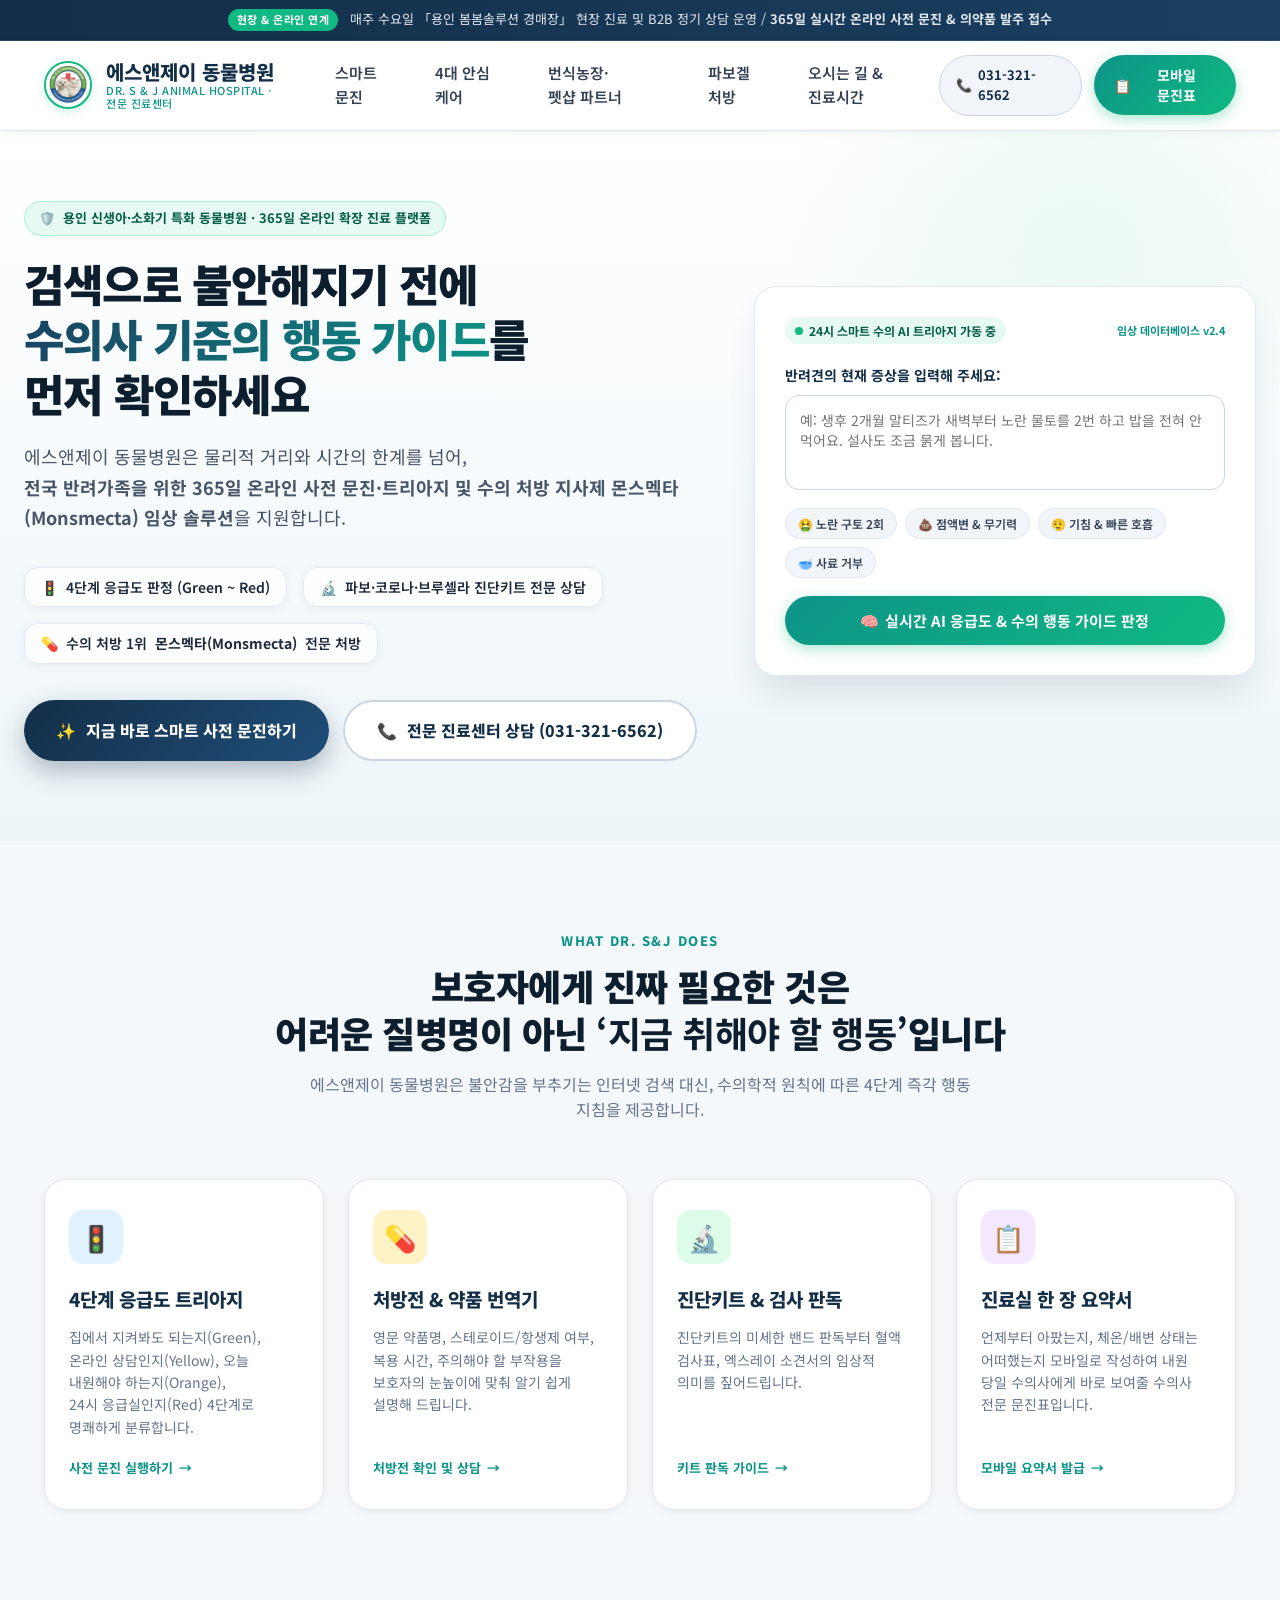
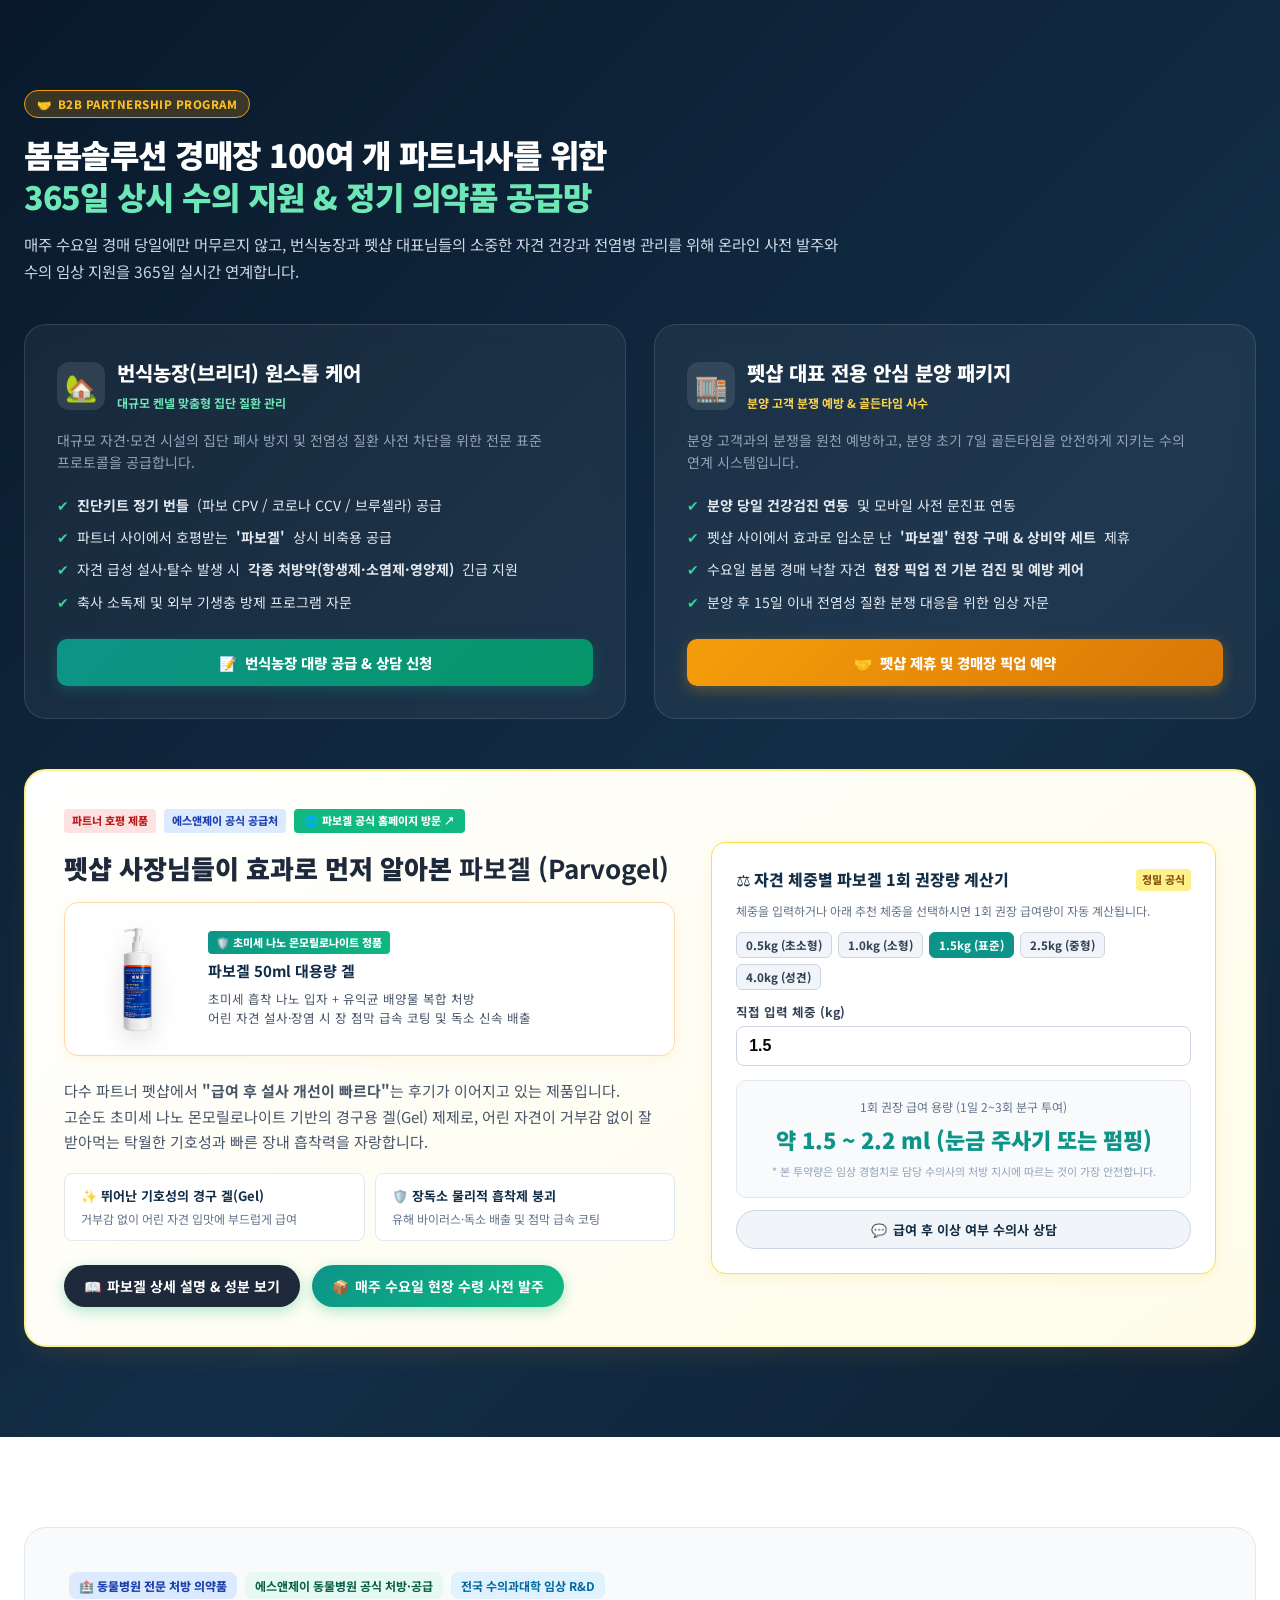
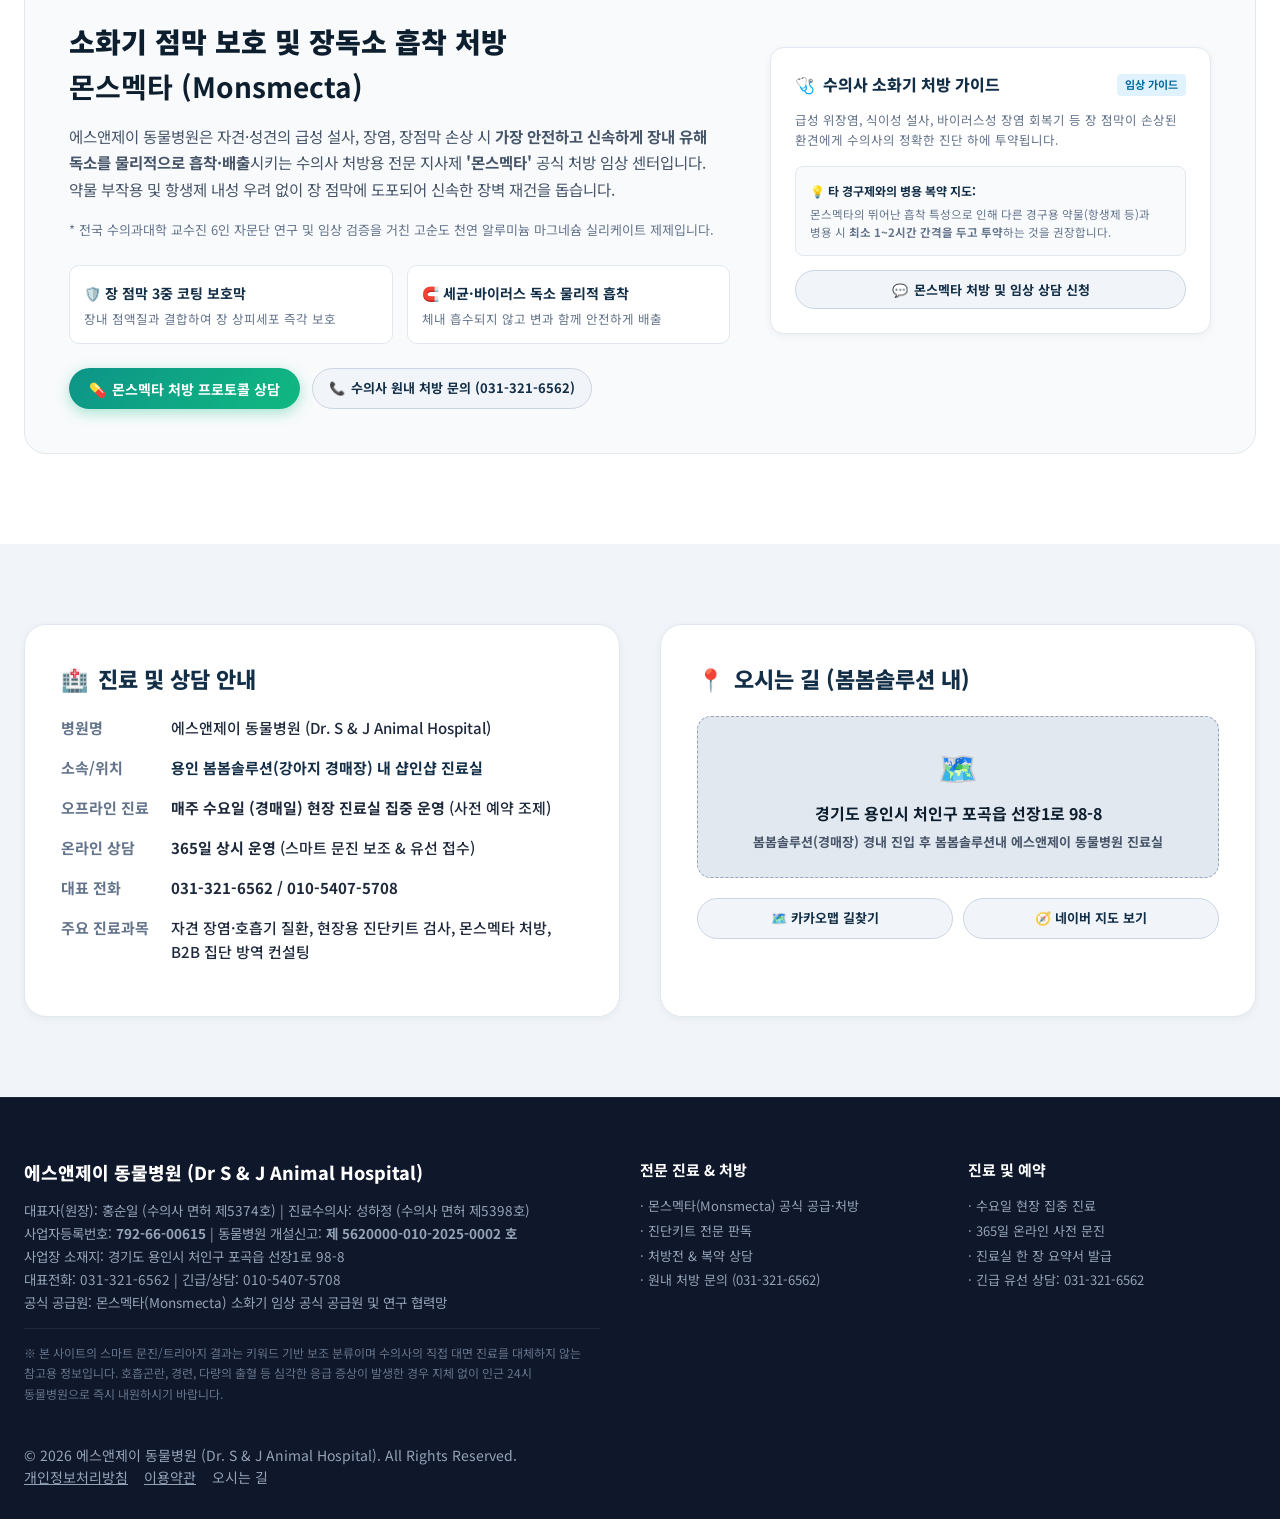
==== commit a7324e9e: "feat(ui/triage): upgrade to Vetaze AI 2.0 triage engine, Parvogel 3D showcase, live medical chart & " ====
--- a/index.html
+++ b/index.html
@@ -1,4 +1,4 @@
-﻿<!DOCTYPE html>
+<!DOCTYPE html>
 <html lang="ko">
 <head>
   <meta charset="UTF-8" />
@@ -12,13 +12,13 @@
   <meta property="og:locale" content="ko_KR" />
   <meta property="og:title" content="에스앤제이 동물병원 | 용인 신생아·소화기 특화 & 스마트 문진 포털" />
   <meta property="og:description" content="검색으로 불안해지기 전에 수의사 기준 행동 가이드를 확인하세요. 4단계 트리아지, 파보겔 계산기, 진료실 한 장 요약서 제공." />
-  <meta property="og:url" content="https://hongsoonil02-maker.github.io/snj-animal-hospital/" />
-  <meta property="og:image" content="https://hongsoonil02-maker.github.io/snj-animal-hospital/snj_qr_branded.png" />
+  <meta property="og:url" content="https://snj-vet.com/" />
+  <meta property="og:image" content="https://snj-vet.com/snj_qr_branded.png" />
   <meta property="og:site_name" content="에스앤제이 동물병원" />
   <meta name="twitter:card" content="summary_large_image" />
   <meta name="twitter:title" content="에스앤제이 동물병원 | 스마트 문진 포털" />
   <meta name="twitter:description" content="용인 봄봄솔루션 내 전문 진료센터. 365일 온라인 사전 문진 & 수요일 현장 진료." />
-  <meta name="twitter:image" content="https://hongsoonil02-maker.github.io/snj-animal-hospital/snj_qr_branded.png" />
+  <meta name="twitter:image" content="https://snj-vet.com/snj_qr_branded.png" />
   <meta name="format-detection" content="telephone=no" />
   <!-- JSON-LD LocalBusiness + VeterinaryCare -->
   <script type="application/ld+json">
@@ -27,9 +27,9 @@
     "@type": "VeterinaryCare",
     "name": "에스앤제이 동물병원",
     "alternateName": "Dr. S&J Animal Hospital",
-    "url": "https://hongsoonil02-maker.github.io/snj-animal-hospital/",
-    "logo": "https://hongsoonil02-maker.github.io/snj-animal-hospital/sj_logo.png",
-    "image": "https://hongsoonil02-maker.github.io/snj-animal-hospital/snj_qr_branded.png",
+    "url": "https://snj-vet.com/",
+    "logo": "https://snj-vet.com/sj_logo.png",
+    "image": "https://snj-vet.com/snj_qr_branded.png",
     "telephone": "+82-31-321-6562",
     "address": { "@type": "PostalAddress", "streetAddress": "선장1로 98-8 포곡읍 처인구", "addressLocality": "용인시", "addressRegion": "경기도", "addressCountry": "KR" },
     "geo": { "@type": "GeoCoordinates", "latitude": 37.267, "longitude": 127.224 },
@@ -135,58 +135,88 @@
         </div>
       </div>
 
-      <!-- 인터랙티브 스마트 사전 문진 데모 위젯 (키워드 기반 보조) -->
+      <!-- 인터랙티브 스마트 사전 문진 데모 위젯 (VETAZE형 AI 트리아지 2.0) -->
       <div class="hero-interactive-card" id="triage">
         <div class="card-header-badge">
           <div class="badge-live-pulse">
             <span class="pulse-dot"></span>
-            <span>스마트 문진 보조 엔진 작동 중</span>
-          </div>
-          <span style="font-size: 11px; color: #94a3b8; font-weight: 600;">키워드 기반 보조 분류</span>
+            <span>24시 스마트 수의 AI 트리아지 가동 중</span>
+          </div>
+          <span style="font-size: 11px; color: #0d9488; font-weight: 700;">임상 데이터베이스 v2.4</span>
         </div>
 
         <label for="symptomText" style="display:block; font-size: 14px; font-weight: 700; color: var(--primary-800); margin-bottom: 8px;">
-          반려견의 현재 증상을 편하게 입력해 주세요:
+          반려견의 현재 증상을 입력해 주세요:
         </label>
         <textarea id="symptomText" class="triage-input-box" placeholder="예: 생후 2개월 말티즈가 새벽부터 노란 물토를 2번 하고 밥을 전혀 안 먹어요. 설사도 조금 묽게 봅니다."></textarea>
 
         <div class="quick-chips-area" role="group" aria-label="증상 빠른 선택">
-
           <button type="button" class="quick-chip" onclick="applyChip('새벽에 노란 거품토를 2회 하고 식욕이 떨어졌어요.')">🤮 노란 구토 2회</button>
-
           <button type="button" class="quick-chip" onclick="applyChip('자견이 점액질 설사를 보고 축 처져 있어요.')">💩 점액변 &amp; 무기력</button>
-
           <button type="button" class="quick-chip" onclick="applyChip('분양 받은 지 3일째인데 기침을 켁켁거리고 호흡이 빨라요.')">😮‍💨 기침 &amp; 빠른 호흡</button>
-
           <button type="button" class="quick-chip" onclick="applyChip('사료를 갑자기 안 먹고 물만 조금 마십니다.')">🥣 사료 거부</button>
-
-        </div>
-
+        </div>
 
         <button class="btn-primary" style="width: 100%; justify-content: center; padding: 14px; font-size: 15px;" onclick="runSmartTriage()" aria-label="증상을 분석하여 응급도 판정">
-          <span aria-hidden="true">🔍</span> 응급도 및 행동 가이드 분석하기
+          <span aria-hidden="true">🧠</span> 실시간 AI 응급도 &amp; 수의 행동 가이드 판정
         </button>
 
-        <!-- 결과 표시 영역 -->
+        <!-- AI 분석 시뮬레이션 로더 -->
+        <div id="triageLoader" class="triage-loader" role="status" aria-live="polite">
+          <div class="triage-spinner"></div>
+          <div id="triageLoaderText" class="triage-loader-text">반려견 증상 온톨로지 키워드 분석 중...</div>
+          <div class="triage-loader-steps">
+            <span>🔍 키워드 추출</span> &bull; 
+            <span>🧬 임상 알고리즘</span> &bull; 
+            <span>📋 트리아지 매칭</span>
+          </div>
+        </div>
+
+        <!-- 결과 표시 영역 (VETAZE 4단계 시각 게이지 바 탑재) -->
         <div class="triage-result-card" id="triageResultArea" role="status" aria-live="polite" aria-atomic="true">
+          <!-- 4단계 트리아지 시각 게이지 -->
+          <div class="triage-meter-wrap">
+            <div class="triage-meter-title">
+              <span>📊 수의학적 위험도 분석 게이지</span>
+              <strong id="meterRiskText" style="color:#c2410c;">3단계 경고 (ORANGE)</strong>
+            </div>
+            <div class="triage-meter-bar">
+              <div class="triage-meter-pin" id="triageMeterPin" style="left: 65%;"></div>
+            </div>
+            <div class="triage-meter-labels">
+              <span>🟢 1.안정관찰</span>
+              <span>🟡 2.외래상담</span>
+              <span>🟠 3.당일내원</span>
+              <span>🔴 4.응급센터</span>
+            </div>
+          </div>
+
           <div id="resultStatusPill" class="triage-status-pill status-orange">
             <span>🟠 ORANGE : 오늘 중 동물병원 내원 권고</span>
           </div>
           <h4 id="resultHeading" style="font-size: 17px; font-weight: 800; color: #1e293b; margin-bottom: 8px;">
             반복 구토 및 탈수 위험에 대한 조기 수의사 진찰이 필요합니다
           </h4>
-          <p id="resultActionGuide" style="font-size: 13.5px; color: #475569; line-height: 1.6; margin-bottom: 14px;">
+          <p id="resultActionGuide" style="font-size: 13.5px; color: #475569; line-height: 1.6; margin-bottom: 12px;">
             자견의 경우 짧은 시간의 구토와 설사로도 저혈당 및 급성 탈수가 올 수 있습니다. 진단키트 검사를 병행하시고 억지로 사료를 먹이지 마세요.
           </p>
+
+          <!-- 추천 키트 & 상비약 뱃지 -->
+          <div class="triage-action-pills" id="triageActionPills">
+            <span class="t-pill t-pill-kit">🔬 CPV 파보 신속진단 권장</span>
+            <span class="t-pill t-pill-med">💊 파보겔/몬스멕타 장점막 보호</span>
+            <span class="t-pill t-pill-care">💧 미온수 수분 보충 &amp; 보온</span>
+          </div>
+
           <div style="display: flex; gap: 8px; flex-wrap: wrap;">
-            <button class="btn-call" style="font-size: 12px; padding: 6px 12px;" onclick="openModal('summaryModal')">
-              📄 진료실 요약서 자동 출력
+            <button class="btn-call" style="font-size: 12.5px; padding: 7px 12px; font-weight:800;" onclick="transferTriageToSummary()">
+              📄 진료실 1장 요약서로 자동 연동 ↗
             </button>
-            <a href="tel:031-321-6562" class="btn-primary" style="font-size: 12px; padding: 6px 14px;">
+            <a href="tel:031-321-6562" class="btn-primary" style="font-size: 12.5px; padding: 7px 14px;">
               📞 에스앤제이 핫라인 연결
             </a>
           </div>
-          <p style="font-size:11px; color:#94a3b8; margin-top:10px; line-height:1.5;">※ 본 결과는 키워드 기반 보조 분류이며 의학적 진단을 대체하지 않습니다. 심각한 증상 시 즉시 내원하세요.</p>
+          <p style="font-size:11px; color:#94a3b8; margin-top:10px; line-height:1.5;">※ 본 결과는 키워드 기반 보조 분류이며 의학적 진단을 대체하지 않습니다. 심각한 응급 증상 시 즉시 내원하세요.</p>
         </div>
       </div>
     </div>
@@ -311,7 +341,7 @@
         </div>
       </div>
 
-      <!-- 파보겔 소개 & 실시간 체중별 1회 권장량 계산기 -->
+      <!-- 파보겔 소개 & 실시간 체중별 1회 권장량 계산기 (고화질 정품 쇼케이스) -->
       <div class="parvogel-highlight-section" id="parvogel-care">
         <div>
           <div style="display:flex; gap:8px; margin-bottom:14px; flex-wrap:wrap;">
@@ -322,19 +352,33 @@
             </a>
           </div>
           <h3 style="font-size: 26px; font-weight: 900; color: #1e293b; margin-bottom: 14px;">
-            펫샵 사장님들이 효과로 먼저 알아본 <strong>파보겔</strong>
+            펫샵 사장님들이 효과로 먼저 알아본 <strong>파보겔 (Parvogel)</strong>
           </h3>
+
+          <!-- 파보겔 고화질 실물 쇼케이스 카드 -->
+          <div class="parvogel-visual-card">
+            <img src="./parvogel_product.png" alt="파보겔 50ml 시린지 펌프형 정품" class="parvogel-showcase-img" />
+            <div class="parvogel-badges-wrap">
+              <span class="parvogel-hologram-tag">🛡️ 초미세 나노 몬모릴로나이트 정품</span>
+              <strong style="font-size:15px; color:#0f2b48;">파보겔 50ml 대용량 겔</strong>
+              <p style="font-size:12.5px; color:#475569; margin:2px 0 0 0; line-height:1.5;">
+                초미세 흡착 나노 입자 + 유익균 배양물 복합 처방<br />
+                어린 자견 설사·장염 시 장 점막 급속 코팅 및 독소 신속 배출
+              </p>
+            </div>
+          </div>
+
           <p style="font-size: 15px; color: #475569; line-height: 1.7; margin-bottom: 18px;">
             다수 파트너 펫샵에서 <strong>"급여 후 설사 개선이 빠르다"</strong>는 후기가 이어지고 있는 제품입니다.<br />
             고순도 초미세 나노 몬모릴로나이트 기반의 경구용 겔(Gel) 제제로, 어린 자견이 거부감 없이 잘 받아먹는 탁월한 기호성과 빠른 장내 흡착력을 자랑합니다.
           </p>
 
           <div style="display: flex; gap: 10px; margin-bottom: 24px;">
-            <div style="background:#ffffff; padding:12px 16px; border-radius:8px; border:1px solid #e2e8f0; font-size:13px;">
+            <div style="background:#ffffff; padding:12px 16px; border-radius:8px; border:1px solid #e2e8f0; font-size:13px; flex:1;">
               <strong style="color:var(--primary-800);">✨ 뛰어난 기호성의 경구 겔(Gel)</strong>
               <p style="color:#64748b; font-size:12px; margin-top:2px;">거부감 없이 어린 자견 입맛에 부드럽게 급여</p>
             </div>
-            <div style="background:#ffffff; padding:12px 16px; border-radius:8px; border:1px solid #e2e8f0; font-size:13px;">
+            <div style="background:#ffffff; padding:12px 16px; border-radius:8px; border:1px solid #e2e8f0; font-size:13px; flex:1;">
               <strong style="color:var(--primary-800);">🛡️ 장독소 물리적 흡착제 붕괴</strong>
               <p style="color:#64748b; font-size:12px; margin-top:2px;">유해 바이러스·독소 배출 및 점막 급속 코팅</p>
             </div>
@@ -350,7 +394,7 @@
           </div>
         </div>
 
-        <!-- 체중별 계산기 -->
+        <!-- 체중별 계산기 & 빠른 칩 -->
         <div class="parvogel-calc-box">
           <div style="display:flex; justify-content:space-between; align-items:center; margin-bottom:8px;">
             <div style="font-size:16px; font-weight:800; color:#132e47;">
@@ -358,11 +402,21 @@
             </div>
             <span style="font-size:11px; background:#fef08a; color:#854d0e; padding:2px 6px; border-radius:4px; font-weight:750;">정밀 공식</span>
           </div>
-          <p style="font-size:12px; color:#64748b; margin-bottom:14px;">
-            아이의 체중을 입력하시면 자견 장사/장염 대응을 위한 1회 권장 급여량이 자동 계산됩니다.
+          <p style="font-size:12px; color:#64748b; margin-bottom:12px;">
+            체중을 입력하거나 아래 추천 체중을 선택하시면 1회 권장 급여량이 자동 계산됩니다.
           </p>
+
+          <!-- 빠른 체중 선택 칩 -->
+          <div class="weight-chips-row" role="group" aria-label="체중 빠른 선택">
+            <button type="button" class="weight-chip-btn" onclick="selectWeightChip(0.5)">0.5kg (초소형)</button>
+            <button type="button" class="weight-chip-btn" onclick="selectWeightChip(1.0)">1.0kg (소형)</button>
+            <button type="button" class="weight-chip-btn active" onclick="selectWeightChip(1.5)">1.5kg (표준)</button>
+            <button type="button" class="weight-chip-btn" onclick="selectWeightChip(2.5)">2.5kg (중형)</button>
+            <button type="button" class="weight-chip-btn" onclick="selectWeightChip(4.0)">4.0kg (성견)</button>
+          </div>
+
           <div style="margin-bottom:14px;">
-            <label style="display:block; font-size:12.5px; font-weight:700; margin-bottom:4px; color:#334155;">체중 (kg)</label>
+            <label for="petWeight" style="display:block; font-size:12.5px; font-weight:700; margin-bottom:4px; color:#334155;">직접 입력 체중 (kg)</label>
             <input type="number" id="petWeight" value="1.5" step="0.1" min="0.3" max="50" style="width:100%; padding:10px 12px; border:1px solid #cbd5e1; border-radius:8px; font-size:16px; font-weight:700;" oninput="calculateDosage()" />
           </div>
           <div style="background:#f8fafc; padding:16px; border-radius:10px; border:1px solid #e2e8f0; text-align:center;">
@@ -371,7 +425,7 @@
               약 1.5 ~ 2.2 ml (눈금 주사기 또는 펌핑)
             </div>
             <div style="font-size:11px; color:#94a3b8; margin-top:6px;">
-              * 본 투약량은 임상 경험치로 직무의사의 처방지시에 따르는 것이 좋습니다.
+              * 본 투약량은 임상 경험치로 담당 수의사의 처방 지시에 따르는 것이 가장 안전합니다.
             </div>
           </div>
           <button class="btn-call" style="width:100%; justify-content:center; margin-top:12px; font-size:13px;" onclick="applyChip('파보겔 급여 및 이상 여부 수의사 상담을 요청합니다.')">
@@ -559,90 +613,203 @@
     </div>
   </footer>
 
-  <!-- 모달 1: 진료실 한 장 요약서 생성기 -->
+  <!-- 모달 1: 진료실 한 장 요약서 생성기 (실시간 라이브 의뢰서 차트 프리뷰 탑재) -->
   <div id="summaryModal" class="modal-backdrop" role="dialog" aria-modal="true" aria-labelledby="summaryModalTitle">
     <div class="modal-content">
       <button class="modal-close" onclick="closeModal('summaryModal')" aria-label="요약서 모달 닫기">&times;</button>
-      <div style="display:flex; align-items:center; gap: 10px; margin-bottom: 16px;">
+      <div style="display:flex; align-items:center; gap: 10px; margin-bottom: 12px;">
         <span style="font-size: 26px;" aria-hidden="true">📋</span>
-        <h3 id="summaryModalTitle" style="font-size: 20px; font-weight: 800; color: var(--primary-900);">진료실 한 장 요약서 발급</h3>
-      </div>
-      <p style="font-size: 13px; color: #64748b; margin-bottom: 20px;">
-        내원 시 수의사에게 보여주면 진료 대기 시간과 불필요한 재질문을 크게 줄여줍니다.
+        <h3 id="summaryModalTitle" style="font-size: 20px; font-weight: 800; color: var(--primary-900);">진료실 한 장 요약서 발급 &amp; 실시간 차트 미리보기</h3>
+      </div>
+      <p style="font-size: 13px; color: #64748b; margin-bottom: 18px;">
+        입력하신 내용이 우측의 <strong>'에스앤제이 동물병원 공식 사전 문진 차트'</strong>에 실시간 반영됩니다. 내원 시 보여주시면 대기 시간 없이 즉시 진료에 착수합니다.
       </p>
 
-      <div style="display: grid; grid-template-columns: 1fr 1fr; gap: 12px; margin-bottom: 14px;">
-        <div>
-          <label for="summaryPetName" style="font-size: 12px; font-weight: 700; display:block; margin-bottom: 4px;">반려동물 이름</label>
-          <input type="text" id="summaryPetName" value="콩이" autocomplete="off" style="width:100%; padding:8px; border:1px solid #cbd5e1; border-radius:6px;" />
-        </div>
-        <div>
-          <label for="summaryPetInfo" style="font-size: 12px; font-weight: 700; display:block; margin-bottom: 4px;">견종 / 나이 / 체중</label>
-          <input type="text" id="summaryPetInfo" value="말티즈 / 3개월 / 1.8kg" autocomplete="off" style="width:100%; padding:8px; border:1px solid #cbd5e1; border-radius:6px;" />
-        </div>
-      </div>
-
-      <div style="margin-bottom: 14px;">
-        <label for="summarySymptoms" style="font-size: 12px; font-weight: 700; display:block; margin-bottom: 4px;">주요 증상 및 발생 시간</label>
-        <textarea id="summarySymptoms" style="width:100%; padding:10px; border:1px solid #cbd5e1; border-radius:6px; font-family:inherit; font-size:13px; min-height:70px;">새벽 4시경 노란 거품토 2회, 오전 사료 전량 거부, 배에서 꾸르륵 소리 남.</textarea>
-      </div>
-
-      <div style="margin-bottom: 18px;">
-        <label style="font-size: 12px; font-weight: 700; display:block; margin-bottom: 4px;">수의사에게 물어보고 싶은 핵심 질문</label>
-        <input type="text" id="summaryQuestion" value="진단키트 검사 및 몬스멕타 처방 상담을 받고 싶습니다." style="width:100%; padding:8px; border:1px solid #cbd5e1; border-radius:6px; font-size:13px;" />
-      </div>
-
-      <div style="display: flex; gap: 10px;">
-        <button class="btn-primary" style="flex:1; justify-content:center;" onclick="printSummary()">
-          🖨️ 요약서 출력 / PDF 저장
-        </button>
-        <button class="btn-call" style="flex:1; justify-content:center;" onclick="copySummaryText()">
-          📑 텍스트 복사 (카톡 전송)
-        </button>
+      <div class="summary-dual-grid">
+        <!-- 좌측: 입력 폼 -->
+        <div style="display:flex; flex-direction:column; gap:12px;">
+          <div style="display: grid; grid-template-columns: 1fr 1fr; gap: 10px;">
+            <div>
+              <label for="summaryPetName" style="font-size: 12px; font-weight: 700; display:block; margin-bottom: 4px;">반려동물 이름</label>
+              <input type="text" id="summaryPetName" value="콩이" autocomplete="off" oninput="syncChartPreview()" style="width:100%; padding:9px; border:1px solid #cbd5e1; border-radius:6px; font-size:13px;" />
+            </div>
+            <div>
+              <label for="summaryPetInfo" style="font-size: 12px; font-weight: 700; display:block; margin-bottom: 4px;">견종 / 나이 / 체중</label>
+              <input type="text" id="summaryPetInfo" value="말티즈 / 3개월 / 1.8kg" autocomplete="off" oninput="syncChartPreview()" style="width:100%; padding:9px; border:1px solid #cbd5e1; border-radius:6px; font-size:13px;" />
+            </div>
+          </div>
+
+          <div>
+            <label for="summarySymptoms" style="font-size: 12px; font-weight: 700; display:block; margin-bottom: 4px;">주요 증상 및 발생 시간</label>
+            <textarea id="summarySymptoms" oninput="syncChartPreview()" style="width:100%; padding:10px; border:1px solid #cbd5e1; border-radius:6px; font-family:inherit; font-size:13px; min-height:85px;">새벽 4시경 노란 거품토 2회, 오전 사료 전량 거부, 배에서 꾸르륵 소리 남.</textarea>
+          </div>
+
+          <div>
+            <label for="summaryQuestion" style="font-size: 12px; font-weight: 700; display:block; margin-bottom: 4px;">수의사에게 물어보고 싶은 핵심 질문</label>
+            <input type="text" id="summaryQuestion" value="진단키트 검사 및 몬스멕타 처방 상담을 받고 싶습니다." oninput="syncChartPreview()" style="width:100%; padding:9px; border:1px solid #cbd5e1; border-radius:6px; font-size:13px;" />
+          </div>
+
+          <div style="display: flex; gap: 8px; margin-top: 6px;">
+            <button class="btn-primary" style="flex:1; justify-content:center; padding:11px 14px;" onclick="printSummary()">
+              🖨️ 인쇄 / PDF 저장
+            </button>
+            <button class="btn-call" style="flex:1; justify-content:center; padding:11px 14px;" onclick="copySummaryText()">
+              📑 카톡 전송용 복사
+            </button>
+          </div>
+        </div>
+
+        <!-- 우측: 실시간 공식 차트 프리뷰 -->
+        <div class="chart-preview-card">
+          <div class="chart-watermark">DR. S&amp;J CLINICAL CHART</div>
+          <div class="chart-head-row">
+            <div class="chart-title-box">
+              <h4>📋 에스앤제이 스마트 진료 의뢰서</h4>
+              <span>DR. S &amp; J ANIMAL HOSPITAL · 사전 문진 원본</span>
+            </div>
+            <div class="chart-meta-box">
+              <div>접수일: <strong id="chartDate">2026. 09. 08</strong></div>
+              <div id="chartTriageBadge" style="display:inline-block; font-size:10px; background:#ffedd5; color:#c2410c; padding:1px 6px; border-radius:3px; font-weight:800; margin-top:2px;">🟠 트리아지 3단계</div>
+            </div>
+          </div>
+
+          <table class="chart-fields-table">
+            <tr>
+              <th>환견 성명</th>
+              <td id="chartPetName">콩이</td>
+            </tr>
+            <tr>
+              <th>품종 / 연령 / 체중</th>
+              <td id="chartPetInfo">말티즈 / 3개월 / 1.8kg</td>
+            </tr>
+          </table>
+
+          <div style="font-size:11px; font-weight:800; color:#475569; margin-bottom:3px;">주요 증상 및 경과 기록:</div>
+          <div class="chart-symptom-box" id="chartSymptoms">
+            새벽 4시경 노란 거품토 2회, 오전 사료 전량 거부, 배에서 꾸르륵 소리 남.
+          </div>
+
+          <div style="font-size:11px; font-weight:800; color:#0d9488; margin-bottom:3px;">보호자 핵심 질의사항:</div>
+          <div style="background:#f0fdfa; border:1px solid #ccfbf1; border-radius:6px; padding:7px 10px; font-size:12px; font-weight:700; color:#0f766e; margin-bottom:10px;" id="chartQuestion">
+            진단키트 검사 및 몬스멕타 처방 상담을 받고 싶습니다.
+          </div>
+
+          <div class="chart-footer-row">
+            <span>용인 봄봄솔루션 진료실 · 031-321-6562</span>
+            <span style="background:#e0f2fe; color:#0369a1; padding:2px 7px; border-radius:4px; font-weight:800; font-size:10px;">원내 진료용 원본</span>
+          </div>
+        </div>
       </div>
     </div>
   </div>
 
   <!-- 모달 3: 처방전 & 복약 번역기 -->
   <div id="rxModal" class="modal-backdrop" role="dialog" aria-modal="true" aria-labelledby="rxModalTitle">
-    <div class="modal-content">
+    <div class="modal-content" style="max-width: 640px;">
       <button class="modal-close" onclick="closeModal('rxModal')" aria-label="처방전 번역기 모달 닫기">&times;</button>
       <div style="display:flex; align-items:center; gap: 10px; margin-bottom: 16px;">
         <span style="font-size: 26px;" aria-hidden="true">💊</span>
-        <h3 id="rxModalTitle" style="font-size: 20px; font-weight: 800; color: var(--primary-900);">처방전 & 복약 번역기</h3>
-      </div>
+        <h3 id="rxModalTitle" style="font-size: 20px; font-weight: 800; color: var(--primary-900);">처방전 &amp; 복약 정밀 번역 가이드</h3>
+      </div>
+      
       <div style="font-size: 13.5px; color: #334155; line-height: 1.7; margin-bottom: 16px;">
-        <p>처방전을 사진으로 보내주시면 수의사가 <strong>약품명/성분/복용법/부작용</strong>을 보호자 눈높이에 맞춰 설명해드립니다.</p>
-        <ul style="margin:12px 0 0 18px; line-height:1.8;">
-          <li>스테로이드/항생제 여부와 휴약 기간</li>
-          <li>식전/식후, 1일 투약 횟수 및 보관법</li>
-          <li>몬스멕타 병용 시 1~2시간 간격 복약 지도</li>
-        </ul>
-        <p style="margin-top:12px; font-size:12px; color:#64748b;">※ 본 안내는 복약 순응도 향상을 위한 정보 제공이며, 용량 변경은 반드시 수의사와 상담하세요.</p>
+        <p>복잡한 영문 처방전과 생소한 약품명을 보호자 눈높이에 맞춰 알기 쉽게 설명해 드립니다.</p>
+        
+        <div style="display:grid; grid-template-columns:1fr 1fr; gap:10px; margin-top:14px; margin-bottom:14px;">
+          <div style="background:#f8fafc; border:1px solid #e2e8f0; border-radius:8px; padding:12px;">
+            <strong style="color:var(--primary-800); font-size:13px;">🛡️ 몬스멕타 분리 복약 (필수)</strong>
+            <p style="font-size:11.5px; color:#64748b; margin-top:4px;">흡착력이 매우 뛰어나므로 항생제·소염제와 <strong>최소 1~2시간 시차</strong>를 두고 투약하세요.</p>
+          </div>
+          <div style="background:#f8fafc; border:1px solid #e2e8f0; border-radius:8px; padding:12px;">
+            <strong style="color:var(--primary-800); font-size:13px;">⏱️ 항생제 휴약 기간 준수</strong>
+            <p style="font-size:11.5px; color:#64748b; margin-top:4px;">증상이 호전되어도 처방된 일수를 모두 완약해야 내성균 발생을 방지할 수 있습니다.</p>
+          </div>
+        </div>
+        <p style="font-size:12px; color:#64748b;">※ 본 안내는 복약 순응도를 높이기 위한 참고 정보이며, 투약 용량 변경은 반드시 주치의와 상의하세요.</p>
       </div>
       <div style="display:flex; gap:8px;">
-        <a href="tel:031-321-6562" class="btn-primary" style="flex:1; justify-content:center;">📞 처방전 상담 (031-321-6562)</a>
+        <a href="tel:031-321-6562" class="btn-primary" style="flex:1; justify-content:center;">📞 처방전 유선 상담 (031-321-6562)</a>
         <button class="btn-call" style="flex:1; justify-content:center;" onclick="applyChip('처방전 사진 판독 및 복약 상담을 요청합니다.')">💬 문진으로 문의</button>
       </div>
     </div>
   </div>
 
-  <!-- 모달 4: 키트 & 검사 판독 가이드 -->
+  <!-- 모달 4: 키트 & 검사 판독 가이드 (시각 카세트 다이어그램 탑재) -->
   <div id="labModal" class="modal-backdrop" role="dialog" aria-modal="true" aria-labelledby="labModalTitle">
-    <div class="modal-content">
+    <div class="modal-content" style="max-width: 680px;">
       <button class="modal-close" onclick="closeModal('labModal')" aria-label="진단키트 판독 가이드 모달 닫기">&times;</button>
-      <div style="display:flex; align-items:center; gap: 10px; margin-bottom: 16px;">
+      <div style="display:flex; align-items:center; gap: 10px; margin-bottom: 14px;">
         <span style="font-size: 26px;" aria-hidden="true">🔬</span>
-        <h3 id="labModalTitle" style="font-size: 20px; font-weight: 800; color: var(--primary-900);">진단키트 판독 가이드</h3>
-      </div>
-      <div style="font-size: 13.5px; color: #334155; line-height: 1.7; margin-bottom: 16px;">
-        <p><strong>1. C라인(대조선)과 T라인(검사선):</strong> C라인은 키트의 유효성을 증명하며, C와 T에 모두 밴드가 형성되면 <strong>양성(감염)</strong> 판정입니다.</p>
-        <p><strong>2. 희미한 밴드(Faint Band):</strong> 잠복기 말기 또는 바이러스 배출 초기일 수 있습니다. 24시간 뒤 재검사를 강력 권고합니다.</p>
-        <p><strong>3. 자견 격리 및 위생:</strong> 양성 판정 즉시 격리 조치 후 담당 수의사와 수액 및 항체 처치 프로토콜을 진행해야 합니다.</p>
-      </div>
-      <a href="tel:031-321-6562" class="btn-primary" style="width:100%; justify-content:center;">
-        📞 에스앤제이 판독 및 처방 핫라인 연결
-      </a>
+        <h3 id="labModalTitle" style="font-size: 20px; font-weight: 800; color: var(--primary-900);">신속 진단키트 C/T 밴드 정밀 판독 가이드</h3>
+      </div>
+      <p style="font-size: 13px; color: #475569; margin-bottom: 12px;">
+        신속 항원 검사 키트(CPV 파보 / CCV 코로나 / 브루셀라)의 밴드 판독 요령입니다:
+      </p>
+
+      <!-- 시각 카세트 다이어그램 4종 -->
+      <div class="kit-visual-grid">
+        <!-- 1. 음성 -->
+        <div class="kit-cassette-item">
+          <div class="cassette-sim">
+            <div class="cassette-window">
+              <div class="band-line band-c active" title="C 대조선 적색"></div>
+              <div class="band-line band-t" title="T 검사선 없음"></div>
+            </div>
+          </div>
+          <div>
+            <div style="font-size:12.5px; font-weight:800; color:#15803d;">🟢 음성 (Negative)</div>
+            <div style="font-size:11px; color:#64748b; margin-top:2px;">C선만 적색. 바이러스 항원 미검출 (정상).</div>
+          </div>
+        </div>
+
+        <!-- 2. 양성 -->
+        <div class="kit-cassette-item" style="border-color:#fca5a5; background:#fff5f5;">
+          <div class="cassette-sim" style="border-color:#ef4444;">
+            <div class="cassette-window">
+              <div class="band-line band-c active"></div>
+              <div class="band-line band-t active"></div>
+            </div>
+          </div>
+          <div>
+            <div style="font-size:12.5px; font-weight:800; color:#b91c1c;">🔴 양성 (Positive)</div>
+            <div style="font-size:11px; color:#64748b; margin-top:2px;">C선, T선 모두 적색. 즉시 격리 및 응급 처치 필요!</div>
+          </div>
+        </div>
+
+        <!-- 3. 잠복기 의심 (희미한 밴드) -->
+        <div class="kit-cassette-item" style="border-color:#fed7aa; background:#fffbf5;">
+          <div class="cassette-sim" style="border-color:#f97316;">
+            <div class="cassette-window">
+              <div class="band-line band-c active"></div>
+              <div class="band-line band-t faint"></div>
+            </div>
+          </div>
+          <div>
+            <div style="font-size:12.5px; font-weight:800; color:#c2410c;">🟠 잠복기 의심 (Faint Band)</div>
+            <div style="font-size:11px; color:#64748b; margin-top:2px;">T선이 아주 옅은 분홍색. 24시간 후 재검사 필수.</div>
+          </div>
+        </div>
+
+        <!-- 4. 무효 -->
+        <div class="kit-cassette-item" style="border-color:#cbd5e1;">
+          <div class="cassette-sim">
+            <div class="cassette-window">
+              <div class="band-line band-c"></div>
+              <div class="band-line band-t"></div>
+            </div>
+          </div>
+          <div>
+            <div style="font-size:12.5px; font-weight:800; color:#475569;">⚪ 무효 (Invalid)</div>
+            <div style="font-size:11px; color:#64748b; margin-top:2px;">C선이 나타나지 않음. 검체 부족 또는 키트 불량 재검.</div>
+          </div>
+        </div>
+      </div>
+
+      <div style="margin-top:16px;">
+        <a href="tel:031-321-6562" class="btn-primary" style="width:100%; justify-content:center;">
+          📞 에스앤제이 키트 판독 &amp; 긴급 처방 핫라인 연결 (031-321-6562)
+        </a>
+      </div>
     </div>
   </div>
 
--- a/style.css
+++ b/style.css
@@ -464,17 +464,117 @@
     /* 트리아지 4단계 결과 뷰어 */
     .triage-result-card {
       display: none;
-      background: #f8fafc;
+      background: #ffffff;
       border-radius: var(--radius-md);
-      padding: 18px;
-      border: 1px solid #e2e8f0;
+      padding: 20px;
+      border: 1.5px solid #0d9488;
       margin-top: 16px;
+      box-shadow: 0 8px 24px rgba(13, 148, 136, 0.12);
       animation: fadeIn 0.3s ease;
     }
     @keyframes fadeIn {
       from { opacity: 0; transform: translateY(6px); }
       to { opacity: 1; transform: translateY(0); }
     }
+    .triage-loader {
+      display: none;
+      background: #f0fdfa;
+      border: 1.5px dashed #0d9488;
+      border-radius: var(--radius-md);
+      padding: 18px;
+      margin-top: 14px;
+      text-align: center;
+      animation: fadeIn 0.2s ease;
+    }
+    .triage-loader.active { display: block; }
+    .triage-spinner {
+      width: 28px;
+      height: 28px;
+      border: 3px solid #ccfbf1;
+      border-top-color: #0d9488;
+      border-radius: 50%;
+      animation: spin 0.8s linear infinite;
+      margin: 0 auto 10px;
+    }
+    @keyframes spin { to { transform: rotate(360deg); } }
+    .triage-loader-text {
+      font-size: 13.5px;
+      font-weight: 800;
+      color: var(--primary-800);
+    }
+    .triage-loader-steps {
+      display: flex;
+      justify-content: center;
+      gap: 10px;
+      margin-top: 8px;
+      font-size: 11px;
+      color: #0d9488;
+      font-weight: 600;
+    }
+
+    /* 4단계 트리아지 시각 게이지 바 */
+    .triage-meter-wrap {
+      margin-bottom: 14px;
+      padding: 12px 14px;
+      background: #f8fafc;
+      border: 1px solid #e2e8f0;
+      border-radius: 10px;
+    }
+    .triage-meter-title {
+      font-size: 11.5px;
+      font-weight: 700;
+      color: #475569;
+      margin-bottom: 8px;
+      display: flex;
+      justify-content: space-between;
+    }
+    .triage-meter-bar {
+      position: relative;
+      height: 9px;
+      border-radius: 999px;
+      background: linear-gradient(to right, #22c55e 0%, #eab308 33%, #f97316 66%, #ef4444 100%);
+      margin-bottom: 6px;
+    }
+    .triage-meter-pin {
+      position: absolute;
+      top: -4px;
+      width: 17px;
+      height: 17px;
+      border-radius: 50%;
+      background: #0f172a;
+      border: 2.5px solid #ffffff;
+      box-shadow: 0 2px 6px rgba(0,0,0,0.35);
+      transform: translateX(-50%);
+      transition: left 0.5s cubic-bezier(0.4, 0, 0.2, 1);
+    }
+    .triage-meter-labels {
+      display: flex;
+      justify-content: space-between;
+      font-size: 10.5px;
+      font-weight: 750;
+      color: #64748b;
+    }
+
+    /* 임상 처치 추천 뱃지들 */
+    .triage-action-pills {
+      display: flex;
+      flex-wrap: wrap;
+      gap: 6px;
+      margin-bottom: 12px;
+    }
+    .t-pill {
+      font-size: 11px;
+      font-weight: 750;
+      padding: 3px 8px;
+      border-radius: 5px;
+      display: inline-flex;
+      align-items: center;
+      gap: 4px;
+    }
+    .t-pill-kit { background: #eff6ff; color: #1e40af; border: 1px solid #bfdbfe; }
+    .t-pill-med { background: #fef2f2; color: #991b1b; border: 1px solid #fecaca; }
+    .t-pill-care { background: #ecfdf5; color: #065f46; border: 1px solid #a7f3d0; }
+
     .triage-status-pill {
       display: inline-flex;
       align-items: center;
@@ -765,16 +865,17 @@
 
     /* 파보겔 섹션 & 인터랙티브 계산기 */
     .parvogel-highlight-section {
-      background: #fffbeb;
+      background: linear-gradient(145deg, #ffffff 0%, #fefce8 100%);
       border: 2px solid #fef08a;
       border-radius: var(--radius-lg);
-      padding: 36px;
+      padding: 38px;
       display: grid;
-      grid-template-columns: 1.2fr 0.8fr;
+      grid-template-columns: 1.15fr 0.95fr;
       gap: 36px;
       align-items: center;
       margin-top: 10px;
       color: #1e293b;
+      box-shadow: 0 12px 30px -10px rgba(245, 158, 11, 0.15);
     }
     @media (max-width: 960px) {
       .parvogel-highlight-section {
@@ -782,6 +883,69 @@
         padding: 24px 18px;
       }
     }
+    .parvogel-visual-card {
+      display: flex;
+      align-items: center;
+      gap: 18px;
+      background: #ffffff;
+      padding: 16px 20px;
+      border-radius: var(--radius-md);
+      border: 1px solid #fed7aa;
+      margin-bottom: 22px;
+      box-shadow: 0 4px 14px rgba(245, 158, 11, 0.08);
+    }
+    .parvogel-showcase-img {
+      width: 105px;
+      height: 120px;
+      object-fit: contain;
+      filter: drop-shadow(0 8px 12px rgba(0,0,0,0.12));
+      transition: transform 0.3s;
+      flex-shrink: 0;
+    }
+    .parvogel-showcase-img:hover {
+      transform: translateY(-3px) scale(1.04);
+    }
+    .parvogel-badges-wrap {
+      display: flex;
+      flex-direction: column;
+      gap: 5px;
+    }
+    .parvogel-hologram-tag {
+      display: inline-flex;
+      align-items: center;
+      gap: 4px;
+      background: linear-gradient(135deg, #0d9488, #10b981);
+      color: #ffffff;
+      font-size: 11px;
+      font-weight: 800;
+      padding: 3px 8px;
+      border-radius: 4px;
+      width: fit-content;
+    }
+    .weight-chips-row {
+      display: flex;
+      gap: 6px;
+      margin-top: 6px;
+      margin-bottom: 12px;
+      flex-wrap: wrap;
+    }
+    .weight-chip-btn {
+      font-size: 11.5px;
+      font-weight: 750;
+      background: #f1f5f9;
+      border: 1px solid #cbd5e1;
+      padding: 4px 9px;
+      border-radius: 6px;
+      cursor: pointer;
+      color: #334155;
+      transition: all 0.15s;
+    }
+    .weight-chip-btn:hover, .weight-chip-btn.active {
+      background: #0d9488;
+      color: #ffffff;
+      border-color: #0d9488;
+    }
+
     .parvogel-calc-box {
       background: #ffffff;
       border-radius: var(--radius-md);
@@ -902,6 +1066,164 @@
     .modal-close:hover {
       color: #1e293b;
     }
+
+    /* 요약서 모달 듀얼 패널 (좌측 입력폼 / 우측 라이브 차트 프리뷰) */
+    #summaryModal .modal-content {
+      max-width: 960px;
+      width: 95%;
+      padding: 28px;
+    }
+    .summary-dual-grid {
+      display: grid;
+      grid-template-columns: 1fr 1.15fr;
+      gap: 22px;
+      margin-bottom: 20px;
+    }
+    @media (max-width: 840px) {
+      .summary-dual-grid {
+        grid-template-columns: 1fr;
+      }
+    }
+    .chart-preview-card {
+      background: #ffffff;
+      border: 2px solid #0d9488;
+      border-radius: 12px;
+      padding: 18px 20px;
+      box-shadow: 0 4px 18px rgba(13, 148, 136, 0.1);
+      position: relative;
+      overflow: hidden;
+      font-size: 13px;
+    }
+    .chart-watermark {
+      position: absolute;
+      top: 50%;
+      left: 50%;
+      transform: translate(-50%, -50%) rotate(-25deg);
+      font-size: 34px;
+      font-weight: 900;
+      color: rgba(13, 148, 136, 0.05);
+      pointer-events: none;
+      white-space: nowrap;
+    }
+    .chart-head-row {
+      display: flex;
+      justify-content: space-between;
+      align-items: center;
+      border-bottom: 2px solid #0d9488;
+      padding-bottom: 10px;
+      margin-bottom: 12px;
+    }
+    .chart-title-box h4 {
+      font-size: 15px;
+      font-weight: 900;
+      color: #0f172a;
+    }
+    .chart-title-box span {
+      font-size: 10.5px;
+      color: #0d9488;
+      font-weight: 700;
+    }
+    .chart-meta-box {
+      text-align: right;
+      font-size: 10.5px;
+      color: #64748b;
+    }
+    .chart-meta-box strong {
+      color: #0f172a;
+    }
+    .chart-fields-table {
+      width: 100%;
+      border-collapse: collapse;
+      margin-bottom: 10px;
+    }
+    .chart-fields-table th {
+      width: 28%;
+      background: #f1f5f9;
+      padding: 6px 8px;
+      text-align: left;
+      font-size: 11px;
+      color: #475569;
+      border: 1px solid #e2e8f0;
+    }
+    .chart-fields-table td {
+      background: #ffffff;
+      padding: 6px 8px;
+      font-size: 12px;
+      font-weight: 700;
+      color: #0f172a;
+      border: 1px solid #e2e8f0;
+    }
+    .chart-symptom-box {
+      background: #f8fafc;
+      border: 1px solid #e2e8f0;
+      border-radius: 6px;
+      padding: 8px 10px;
+      margin-bottom: 8px;
+      font-size: 12px;
+      line-height: 1.5;
+      min-height: 52px;
+    }
+    .chart-footer-row {
+      display: flex;
+      justify-content: space-between;
+      align-items: center;
+      padding-top: 8px;
+      border-top: 1px dashed #cbd5e1;
+      font-size: 10.5px;
+      color: #64748b;
+    }
+
+    /* 진단키트 판독 시각 다이어그램 */
+    .kit-visual-grid {
+      display: grid;
+      grid-template-columns: repeat(2, 1fr);
+      gap: 12px;
+      margin-top: 14px;
+    }
+    @media (max-width: 540px) {
+      .kit-visual-grid { grid-template-columns: 1fr; }
+    }
+    .kit-cassette-item {
+      background: #ffffff;
+      border: 1.5px solid #cbd5e1;
+      border-radius: 8px;
+      padding: 10px;
+      display: flex;
+      align-items: center;
+      gap: 12px;
+    }
+    .cassette-sim {
+      width: 68px;
+      height: 48px;
+      background: #f1f5f9;
+      border: 1.5px solid #94a3b8;
+      border-radius: 6px;
+      display: flex;
+      align-items: center;
+      justify-content: center;
+      position: relative;
+      flex-shrink: 0;
+    }
+    .cassette-window {
+      width: 44px;
+      height: 24px;
+      background: #ffffff;
+      border: 1px solid #cbd5e1;
+      border-radius: 3px;
+      display: flex;
+      align-items: center;
+      justify-content: space-around;
+      padding: 0 4px;
+    }
+    .band-line {
+      width: 3px;
+      height: 16px;
+      border-radius: 1px;
+      background: #e2e8f0;
+    }
+    .band-c.active { background: #dc2626; }
+    .band-t.active { background: #dc2626; }
+    .band-t.faint { background: #fca5a5; }
 
     /* 모바일 전용 하단 고정 액션 바 */
     .mobile-bottom-bar {
@@ -949,11 +1271,6 @@
       .footer-container {
         grid-template-columns: 1fr;
       }
-      .notice-board-card {
-        grid-template-columns: 1fr;
-        text-align: center;
-        padding: 24px;
-      }
       .nav-menu {
         display: none;
       }
@@ -1068,6 +1385,49 @@
       .hero-feature-item {
         font-size: 12.5px;
         padding: 6px 12px;
+      }
+    }
+
+    /* 모바일 전역 여백 최적화 (가로 스크롤 방지 및 안정적인 뷰포트 패딩) */
+    @media (max-width: 960px) {
+      html, body {
+        overflow-x: hidden;
+      }
+      .nav-container,
+      .hero-container,
+      .section-module,
+      .products-container,
+      .info-container,
+      .b2b-hub-container,
+      .footer-container {
+        max-width: 100%;
+        width: 100%;
+        padding-left: 20px;
+        padding-right: 20px;
+        box-sizing: border-box;
+      }
+      .hero-section,
+      .b2b-hub-section,
+      .products-section,
+      .hospital-info-section {
+        padding-left: 0;
+        padding-right: 0;
+      }
+      .top-banner {
+        padding-left: 14px;
+        padding-right: 14px;
+      }
+    }
+    @media (max-width: 768px) {
+      .nav-container,
+      .hero-container,
+      .section-module,
+      .products-container,
+      .info-container,
+      .b2b-hub-container,
+      .footer-container {
+        padding-left: 16px;
+        padding-right: 16px;
       }
     }
 
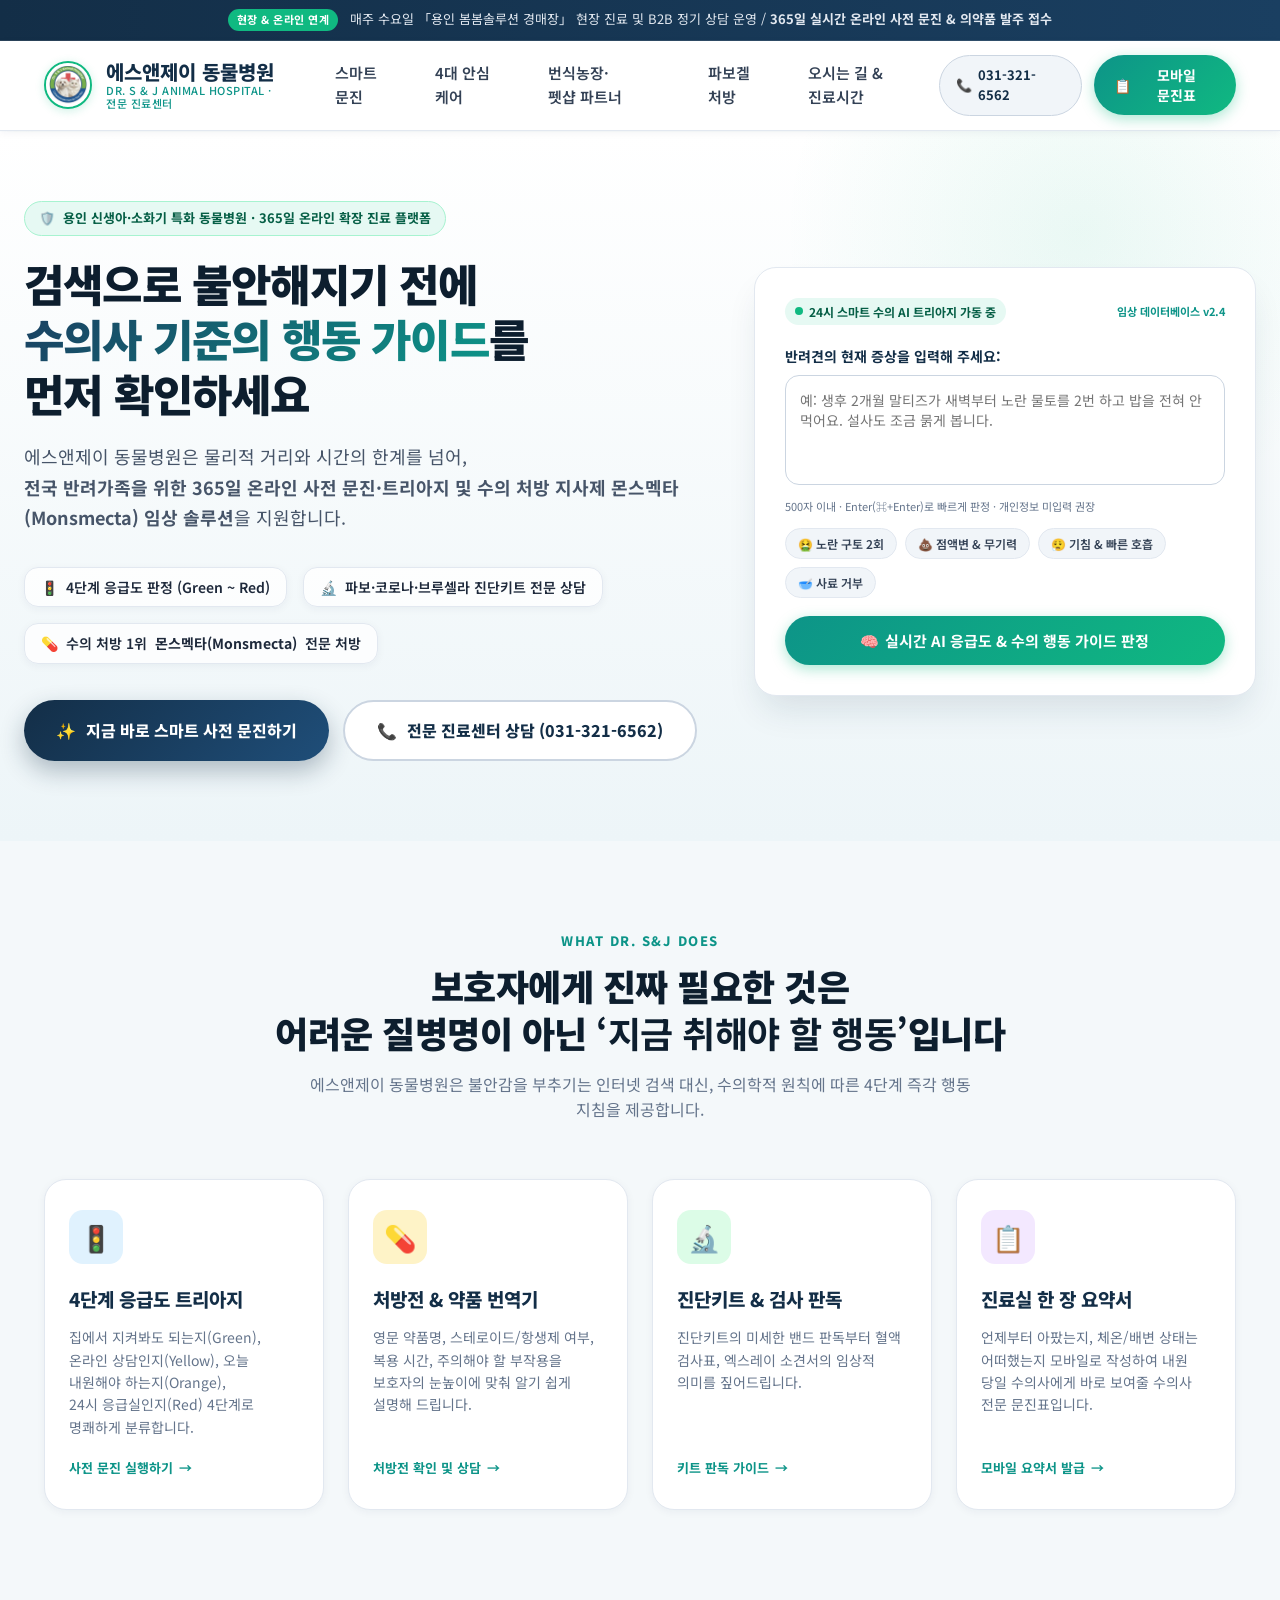
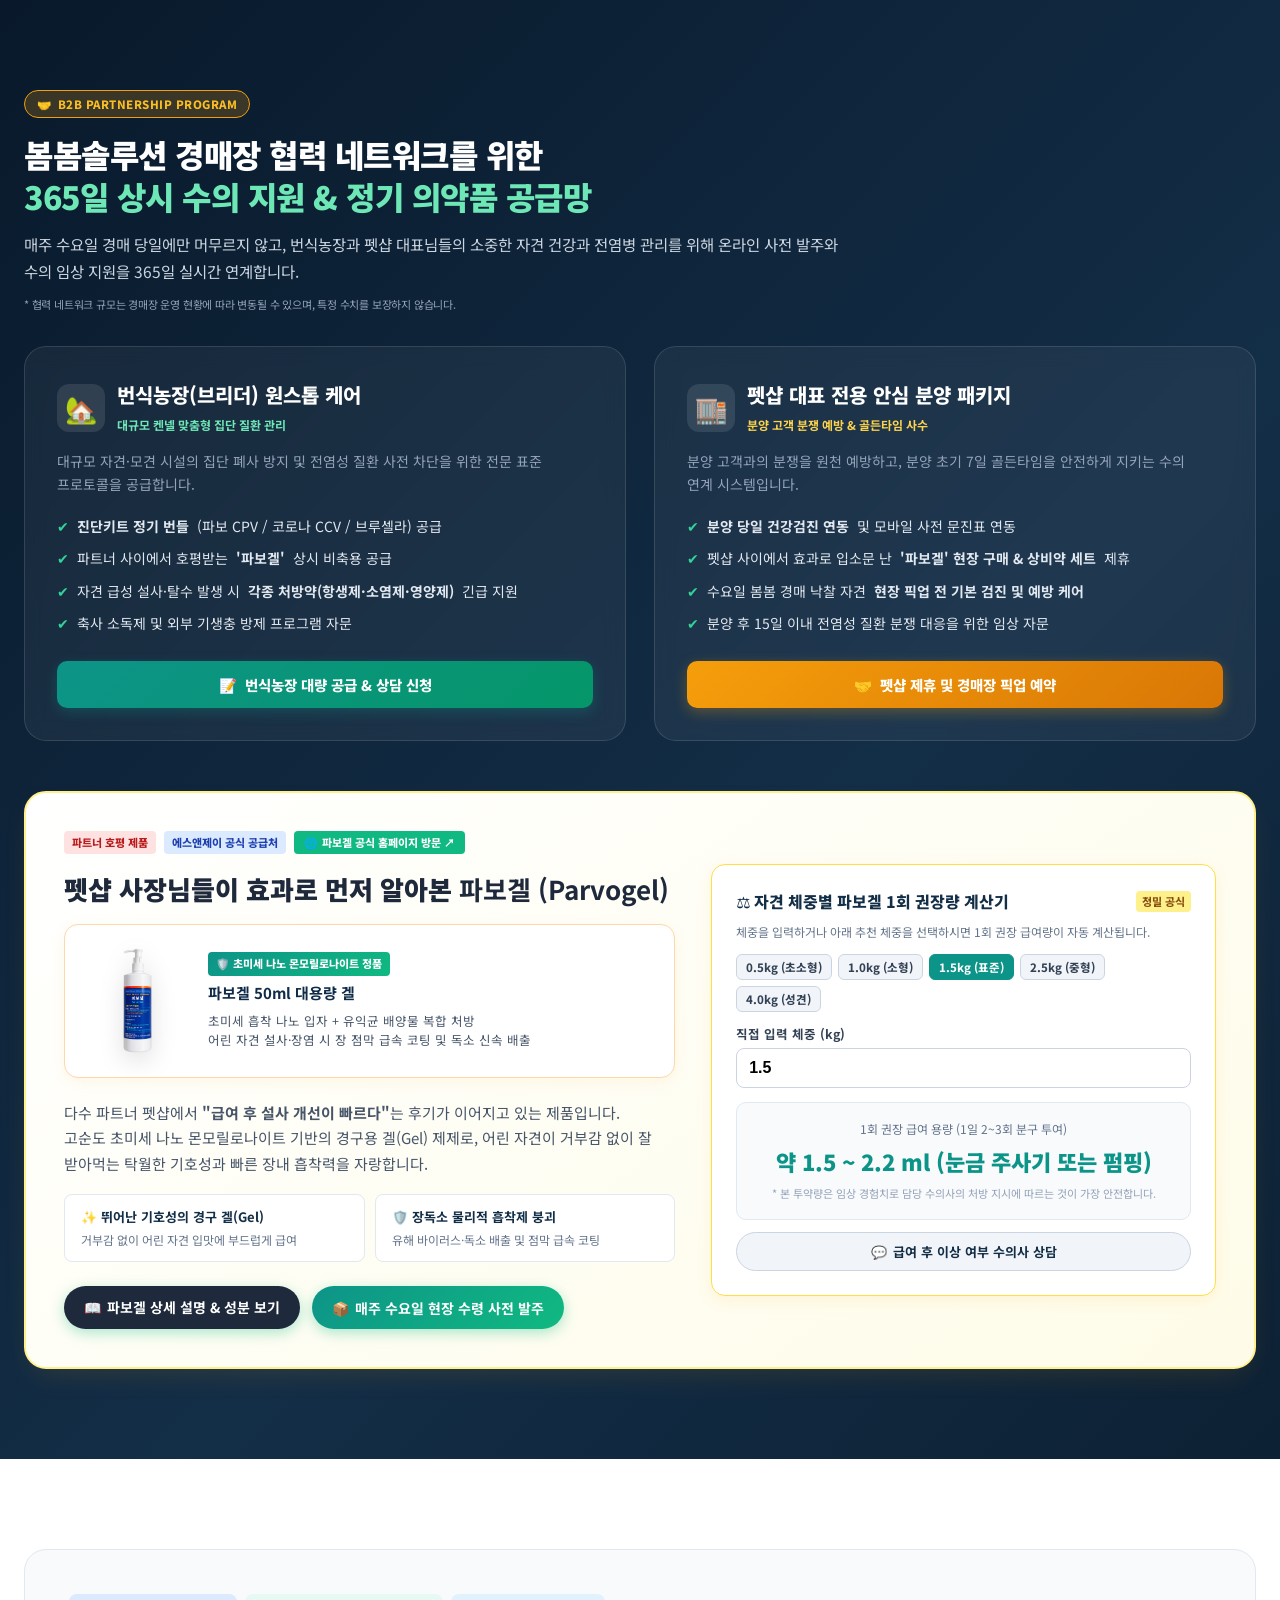
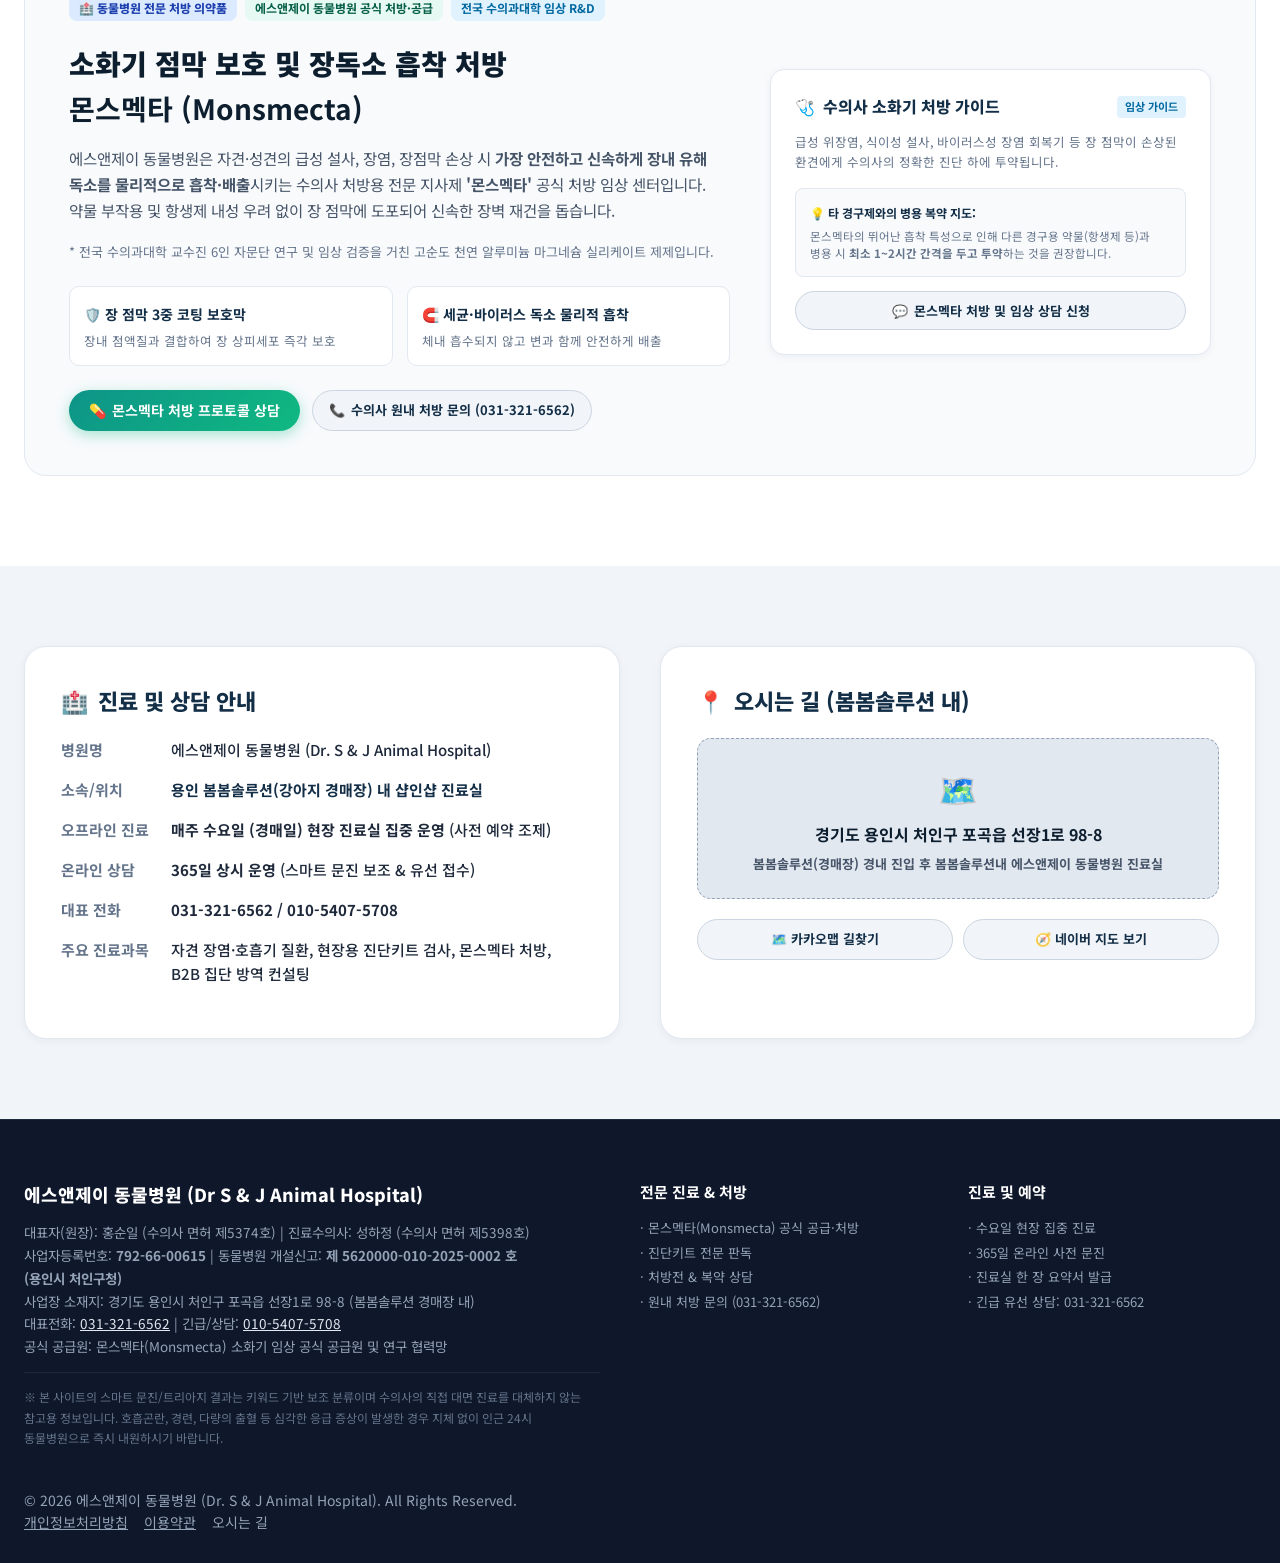
==== commit 151b0ea6: "feat(seo,ux,compliance): improve homepage & B2B portal - fix: add missing openOrderModal in app.js (" ====
--- a/index.html
+++ b/index.html
@@ -4,21 +4,31 @@
   <meta charset="UTF-8" />
   <meta name="viewport" content="width=device-width, initial-scale=1.0" />
   <title>에스앤제이 동물병원 | Dr S&J Animal Hospital - 스마트 수의 포털 & 사전 문진</title>
-  <meta name="description" content="에스앤제이 동물병원 용인 전문 진료센터. 반려동물 스마트 사전 문진(보조 분류), 신생아·소화기 집중 치료, 몬스멕타 전문 처방 동물병원." />
-  <link rel="canonical" href="https://hongsoonil02-maker.github.io/snj-animal-hospital/" />
+  <meta name="description" content="에스앤제이 동물병원 용인 봄봄솔루션 전문 진료센터. 반려동물 스마트 사전 문진(보조 분류), 신생아·소화기 집중 치료, 몬스멕타·파보겔 전문 처방 동물병원. 수요일 현장 진료 & 365일 온라인 상담 031-321-6562" />
+  <meta name="keywords" content="에스앤제이 동물병원, 용인 동물병원, 포곡 동물병원, 봄봄솔루션, 파보겔, 몬스멕타, 강아지 장염, 파보, 코로나 진단키트" />
+  <meta name="author" content="에스앤제이 동물병원" />
+  <meta name="theme-color" content="#132e47" />
+  <meta name="robots" content="index, follow, max-image-preview:large" />
+  <link rel="canonical" href="https://snj-vet.com/" />
   <link rel="icon" type="image/png" href="./sj_logo.png" />
-  <!-- Open Graph / Twitter -->
+  <link rel="apple-touch-icon" href="./sj_logo.png" />
+  <!-- Open Graph / Twitter : QR(CTR 저하) → 1200x630 전용 OG 이미지로 교체 -->
   <meta property="og:type" content="website" />
   <meta property="og:locale" content="ko_KR" />
   <meta property="og:title" content="에스앤제이 동물병원 | 용인 신생아·소화기 특화 & 스마트 문진 포털" />
   <meta property="og:description" content="검색으로 불안해지기 전에 수의사 기준 행동 가이드를 확인하세요. 4단계 트리아지, 파보겔 계산기, 진료실 한 장 요약서 제공." />
   <meta property="og:url" content="https://snj-vet.com/" />
-  <meta property="og:image" content="https://snj-vet.com/snj_qr_branded.png" />
+  <meta property="og:image" content="https://snj-vet.com/og-image.png" />
+  <meta property="og:image:width" content="1200" />
+  <meta property="og:image:height" content="630" />
+  <meta property="og:image:alt" content="에스앤제이 동물병원 로고 - Dr. S&J Animal Hospital 용인 전문 진료센터" />
+  <meta property="og:image:type" content="image/png" />
   <meta property="og:site_name" content="에스앤제이 동물병원" />
   <meta name="twitter:card" content="summary_large_image" />
   <meta name="twitter:title" content="에스앤제이 동물병원 | 스마트 문진 포털" />
   <meta name="twitter:description" content="용인 봄봄솔루션 내 전문 진료센터. 365일 온라인 사전 문진 & 수요일 현장 진료." />
-  <meta name="twitter:image" content="https://snj-vet.com/snj_qr_branded.png" />
+  <meta name="twitter:image" content="https://snj-vet.com/og-image.png" />
+  <meta name="twitter:image:alt" content="에스앤제이 동물병원 로고" />
   <meta name="format-detection" content="telephone=no" />
   <!-- JSON-LD LocalBusiness + VeterinaryCare -->
   <script type="application/ld+json">
@@ -29,23 +39,30 @@
     "alternateName": "Dr. S&J Animal Hospital",
     "url": "https://snj-vet.com/",
     "logo": "https://snj-vet.com/sj_logo.png",
-    "image": "https://snj-vet.com/snj_qr_branded.png",
+    "image": "https://snj-vet.com/og-image.png",
     "telephone": "+82-31-321-6562",
-    "address": { "@type": "PostalAddress", "streetAddress": "선장1로 98-8 포곡읍 처인구", "addressLocality": "용인시", "addressRegion": "경기도", "addressCountry": "KR" },
+    "email": "snj-vet@snj-vet.com",
+    "description": "용인 봄봄솔루션 내 신생아·소화기 특화 동물병원. 매주 수요일 현장 진료 집중 운영, 365일 온라인 사전 문진·파보겔/몬스멕타 처방·진단키트 공급.",
+    "address": { "@type": "PostalAddress", "streetAddress": "선장1로 98-8 포곡읍 처인구", "addressLocality": "용인시", "addressRegion": "경기도", "postalCode": "17080", "addressCountry": "KR" },
     "geo": { "@type": "GeoCoordinates", "latitude": 37.267, "longitude": 127.224 },
     "openingHoursSpecification": [
-      {"@type":"OpeningHoursSpecification","dayOfWeek":["Monday","Tuesday","Wednesday","Thursday","Friday"],"opens":"09:30","closes":"19:00"},
+      {"@type":"OpeningHoursSpecification","dayOfWeek":["Monday","Tuesday","Wednesday","Thursday","Friday"],"opens":"09:30","closes":"19:00", "description": "현장 대면 진료는 수요일 집중 운영, 평일 온라인/유선 365일 상담"},
       {"@type":"OpeningHoursSpecification","dayOfWeek":"Saturday","opens":"09:30","closes":"16:00"}
     ],
     "priceRange": "$$",
-    "founder": { "@type":"Person", "name":"홍순일", "jobTitle":"수의사 면허 제5374호" }
+    "founder": { "@type":"Person", "name":"홍순일", "jobTitle":"수의사 면허 제5374호" },
+    "availableService": [
+      {"@type":"Service","name":"스마트 사전 문진 4단계 트리아지"},
+      {"@type":"Service","name":"파보겔/몬스멕타 소화기 처방"},
+      {"@type":"Service","name":"파보·코로나·브루셀라 진단키트 판독 상담"}
+    ]
   }
   </script>
   
-  <!-- 웹폰트: 프리미엄 Noto Sans KR -->
+  <!-- 웹폰트: Noto Sans KR (경량화: 400/700/800만 로드) -->
   <link rel="preconnect" href="https://fonts.googleapis.com" />
   <link rel="preconnect" href="https://fonts.gstatic.com" crossorigin />
-  <link href="https://fonts.googleapis.com/css2?family=Noto+Sans+KR:wght@300;400;500;600;700;800;900&display=swap" rel="stylesheet" />
+  <link href="https://fonts.googleapis.com/css2?family=Noto+Sans+KR:wght@400;700;800&display=swap" rel="stylesheet" />
 
   <link rel="stylesheet" href="./style.css" />
 </head>
@@ -148,7 +165,8 @@
         <label for="symptomText" style="display:block; font-size: 14px; font-weight: 700; color: var(--primary-800); margin-bottom: 8px;">
           반려견의 현재 증상을 입력해 주세요:
         </label>
-        <textarea id="symptomText" class="triage-input-box" placeholder="예: 생후 2개월 말티즈가 새벽부터 노란 물토를 2번 하고 밥을 전혀 안 먹어요. 설사도 조금 묽게 봅니다."></textarea>
+        <textarea id="symptomText" class="triage-input-box" placeholder="예: 생후 2개월 말티즈가 새벽부터 노란 물토를 2번 하고 밥을 전혀 안 먹어요. 설사도 조금 묽게 봅니다." maxlength="500" aria-describedby="triageHelp" rows="4"></textarea>
+        <div id="triageHelp" style="font-size:11px; color:#64748b; margin-top:6px;">500자 이내 · Enter(⌘+Enter)로 빠르게 판정 · 개인정보 미입력 권장</div>
 
         <div class="quick-chips-area" role="group" aria-label="증상 빠른 선택">
           <button type="button" class="quick-chip" onclick="applyChip('새벽에 노란 거품토를 2회 하고 식욕이 떨어졌어요.')">🤮 노란 구토 2회</button>
@@ -216,7 +234,7 @@
               📞 에스앤제이 핫라인 연결
             </a>
           </div>
-          <p style="font-size:11px; color:#94a3b8; margin-top:10px; line-height:1.5;">※ 본 결과는 키워드 기반 보조 분류이며 의학적 진단을 대체하지 않습니다. 심각한 응급 증상 시 즉시 내원하세요.</p>
+          <p style="font-size:11px; color:#94a3b8; margin-top:10px; line-height:1.5; background:#f8fafc; border:1px solid #e2e8f0; padding:8px 10px; border-radius:6px;">※ 본 결과는 키워드 기반 <strong>보조 분류</strong>이며 수의사 대면 진료를 대체하지 않습니다. 호흡곤란·경련·혈변·의식저하 등 응급 시 즉시 24시 응급실로 내원하세요. <a href="tel:031-321-6562" style="color:#0d9488; text-decoration:underline; font-weight:700;">031-321-6562</a></p>
         </div>
       </div>
     </div>
@@ -278,19 +296,20 @@
     </div>
   </section>
 
-  <!-- B2B 파트너십 섹션: 봄봄솔루션 경매장 100여 개 파트너사를 위한 수의 공급망 -->
+  <!-- B2B 파트너십 섹션: 봄봄솔루션 경매장 협력 네트워크를 위한 수의 공급망 -->
   <section class="b2b-hub-section" id="b2b-hub">
     <div class="b2b-hub-container">
       <div class="b2b-badge">
         <span>🤝</span> B2B PARTNERSHIP PROGRAM
       </div>
       <h2 class="b2b-hub-title">
-        봄봄솔루션 경매장 100여 개 파트너사를 위한<br />
+        봄봄솔루션 경매장 협력 네트워크를 위한<br />
         <span style="color:#6ee7b7;">365일 상시 수의 지원 &amp; 정기 의약품 공급망</span>
       </h2>
       <p class="b2b-hub-desc">
         매주 수요일 경매 당일에만 머무르지 않고, 번식농장과 펫샵 대표님들의 소중한 자견 건강과 전염병 관리를 위해 온라인 사전 발주와 수의 임상 지원을 365일 실시간 연계합니다.
       </p>
+      <p style="font-size:11px; color:#94a3b8; margin-top:-28px; margin-bottom:32px; letter-spacing:-0.2px;">* 협력 네트워크 규모는 경매장 운영 현황에 따라 변동될 수 있으며, 특정 수치를 보장하지 않습니다.</p>
 
       <!-- 2단 카드: 번식농장 원스톱 케어 & 펫샵 대표 전용 안심 분양 패키지 -->
       <div class="b2b-cards-grid">
@@ -357,7 +376,7 @@
 
           <!-- 파보겔 고화질 실물 쇼케이스 카드 -->
           <div class="parvogel-visual-card">
-            <img src="./parvogel_product.png" alt="파보겔 50ml 시린지 펌프형 정품" class="parvogel-showcase-img" />
+            <img src="./parvogel_product.png" alt="파보겔 50ml 시린지 펌프형 정품 - 초미세 나노 몬모릴로나이트 겔" class="parvogel-showcase-img" width="105" height="120" loading="lazy" decoding="async" />
             <div class="parvogel-badges-wrap">
               <span class="parvogel-hologram-tag">🛡️ 초미세 나노 몬모릴로나이트 정품</span>
               <strong style="font-size:15px; color:#0f2b48;">파보겔 50ml 대용량 겔</strong>
@@ -568,12 +587,12 @@
   <footer>
     <div class="footer-container">
       <div class="footer-brand">
-        <h4>에스앤제이 동물병원 (Dr S & J Animal Hospital)</h4>
+          <h4>에스앤제이 동물병원 (Dr S & J Animal Hospital)</h4>
         <p style="line-height: 1.7; color: #94a3b8; font-size: 13.5px;">
           대표자(원장): 홍순일 (수의사 면허 제5374호) | 진료수의사: 성하정 (수의사 면허 제5398호)<br />
-          사업자등록번호: <strong>792-66-00615</strong> | 동물병원 개설신고: <strong>제 5620000-010-2025-0002 호</strong><br />
-          사업장 소재지: 경기도 용인시 처인구 포곡읍 선장1로 98-8<br />
-          대표전화: 031-321-6562 | 긴급/상담: 010-5407-5708<br />
+          사업자등록번호: <strong>792-66-00615</strong> | 동물병원 개설신고: <strong>제 5620000-010-2025-0002 호 (용인시 처인구청)</strong><br />
+          사업장 소재지: 경기도 용인시 처인구 포곡읍 선장1로 98-8 (봄봄솔루션 경매장 내)<br />
+          대표전화: <a href="tel:031-321-6562" style="color:#e2e8f0; text-decoration:underline;">031-321-6562</a> | 긴급/상담: <a href="tel:010-5407-5708" style="color:#e2e8f0; text-decoration:underline;">010-5407-5708</a><br />
           공식 공급원: 몬스멕타(Monsmecta) 소화기 임상 공식 공급원 및 연구 협력망
         </p>
         <p class="footer-disclaimer">
@@ -883,6 +902,29 @@
     </div>
   </div>
 
+  <!-- 모달: 발주 접수 성공 (로컬+서버 폴백 확인) -->
+  <div id="orderSuccessModal" class="modal-backdrop" role="dialog" aria-modal="true" aria-labelledby="orderSuccessTitle">
+    <div class="modal-content" style="max-width: 560px;">
+      <button class="modal-close" onclick="closeModal('orderSuccessModal')" aria-label="발주 성공 모달 닫기">&times;</button>
+      <div style="display:flex; align-items:center; gap:10px; margin-bottom:12px;">
+        <span style="font-size:26px;" aria-hidden="true">✅</span>
+        <h3 id="orderSuccessTitle" style="font-size:19px; font-weight:800; color:var(--primary-900);">사전 발주 접수 완료</h3>
+        <span id="orderSuccessBadge" style="font-size:11px; background:#e0f2fe; color:#0369a1; padding:3px 8px; border-radius:999px; font-weight:800; margin-left:auto;">📋 로컬 저장 완료</span>
+      </div>
+      <p style="font-size:13px; color:#475569; margin-bottom:10px;">아래 내용이 클립보드에 복사되었습니다. 전화/문자 중 편한 방법으로 전송해 주시면 수요일 픽업이 확정됩니다. <span style="color:#64748b; font-size:12px;">(서버 미연결 시에도 정상 접수 — 로컬 저장됨)</span></p>
+      <pre id="orderSuccessText" style="background:#f8fafc; border:1px solid #e2e8f0; border-radius:8px; padding:12px; font-size:12.5px; line-height:1.6; white-space:pre-wrap; word-break:keep-all; color:#0f172a; max-height:220px; overflow:auto;"></pre>
+      <div style="display:grid; grid-template-columns:1fr 1fr; gap:8px; margin-top:14px;">
+        <a href="tel:031-321-6562" class="btn-primary" style="justify-content:center; padding:12px;">📞 전화로 전송 (031-321-6562)</a>
+        <a id="orderSmsLink" href="sms:010-5407-5708" class="btn-call" style="justify-content:center; padding:12px; background:#fff;" onclick="event.preventDefault(); const t=document.getElementById('orderSuccessText').textContent; location.href='sms:010-5407-5708?body='+encodeURIComponent(t);">💬 문자로 전송</a>
+      </div>
+      <div style="display:flex; gap:8px; margin-top:8px;">
+        <button class="btn-call" style="flex:1; justify-content:center; padding:10px;" onclick="shareOrderText()">📤 공유/복사</button>
+        <button class="btn-primary" style="flex:1; justify-content:center; padding:10px; background:#0f172a;" onclick="closeModal('orderSuccessModal')">확인</button>
+      </div>
+      <p style="font-size:11px; color:#94a3b8; margin-top:10px; text-align:center;">서버 연동 가이드: <code>hospital-config.js orderEndpoint</code> + <code>order-endpoint-example.gs</code> 참고</p>
+    </div>
+  </div>
+
   <!-- 모달: 개인정보처리방침 -->
   <div id="privacyModal" class="modal-backdrop" role="dialog" aria-modal="true" aria-labelledby="privacyModalTitle">
     <div class="modal-content" style="max-width: 680px; max-height: 85vh; overflow-y: auto;">
@@ -949,7 +991,14 @@
       </button>
     </div>
   </div>
-  <script src="./hospital-config.js"></script>
-  <script src="./app.js"></script>
+  <!-- 모바일 하단 고정 액션 바 (접근성·반응형 UX 핵심) -->
+  <nav class="mobile-bottom-bar" aria-label="빠른 실행">
+    <a href="tel:031-321-6562" class="btn-m-bar" style="background:#0f172a; color:#fff; border-radius:8px;" aria-label="전화 031-321-6562">📞 전화</a>
+    <button type="button" class="btn-m-bar" style="background:linear-gradient(135deg,#0d9488,#10b981); color:#fff; border-radius:8px;" onclick="focusTriageInput()" aria-label="스마트 문진 바로가기">🧠 문진</button>
+    <button type="button" class="btn-m-bar" style="background:#fff; color:#0f172a; border:1px solid #cbd5e1; border-radius:8px;" onclick="openOrderModal()" aria-label="수요일 픽업 사전 발주">📦 발주</button>
+  </nav>
+
+  <script src="./hospital-config.js" defer></script>
+  <script src="./app.js" defer></script>
 </body>
 </html>
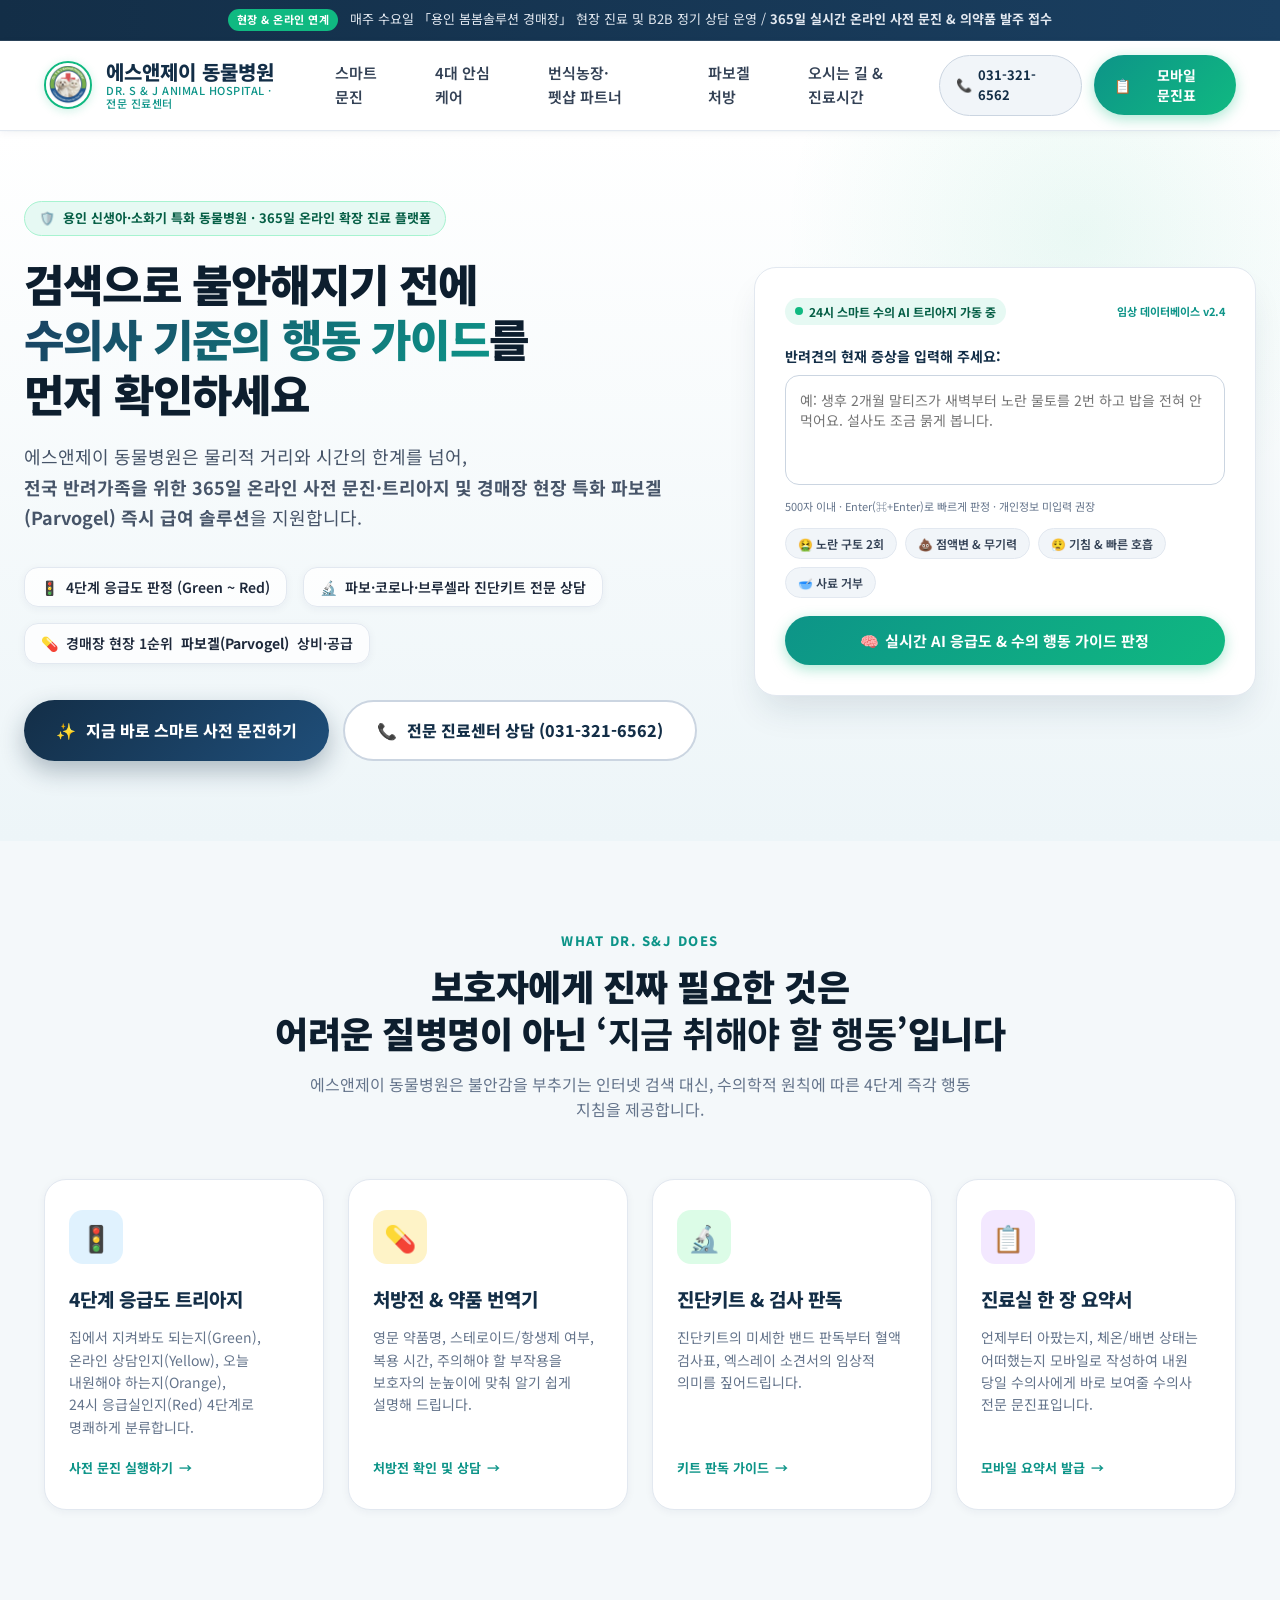
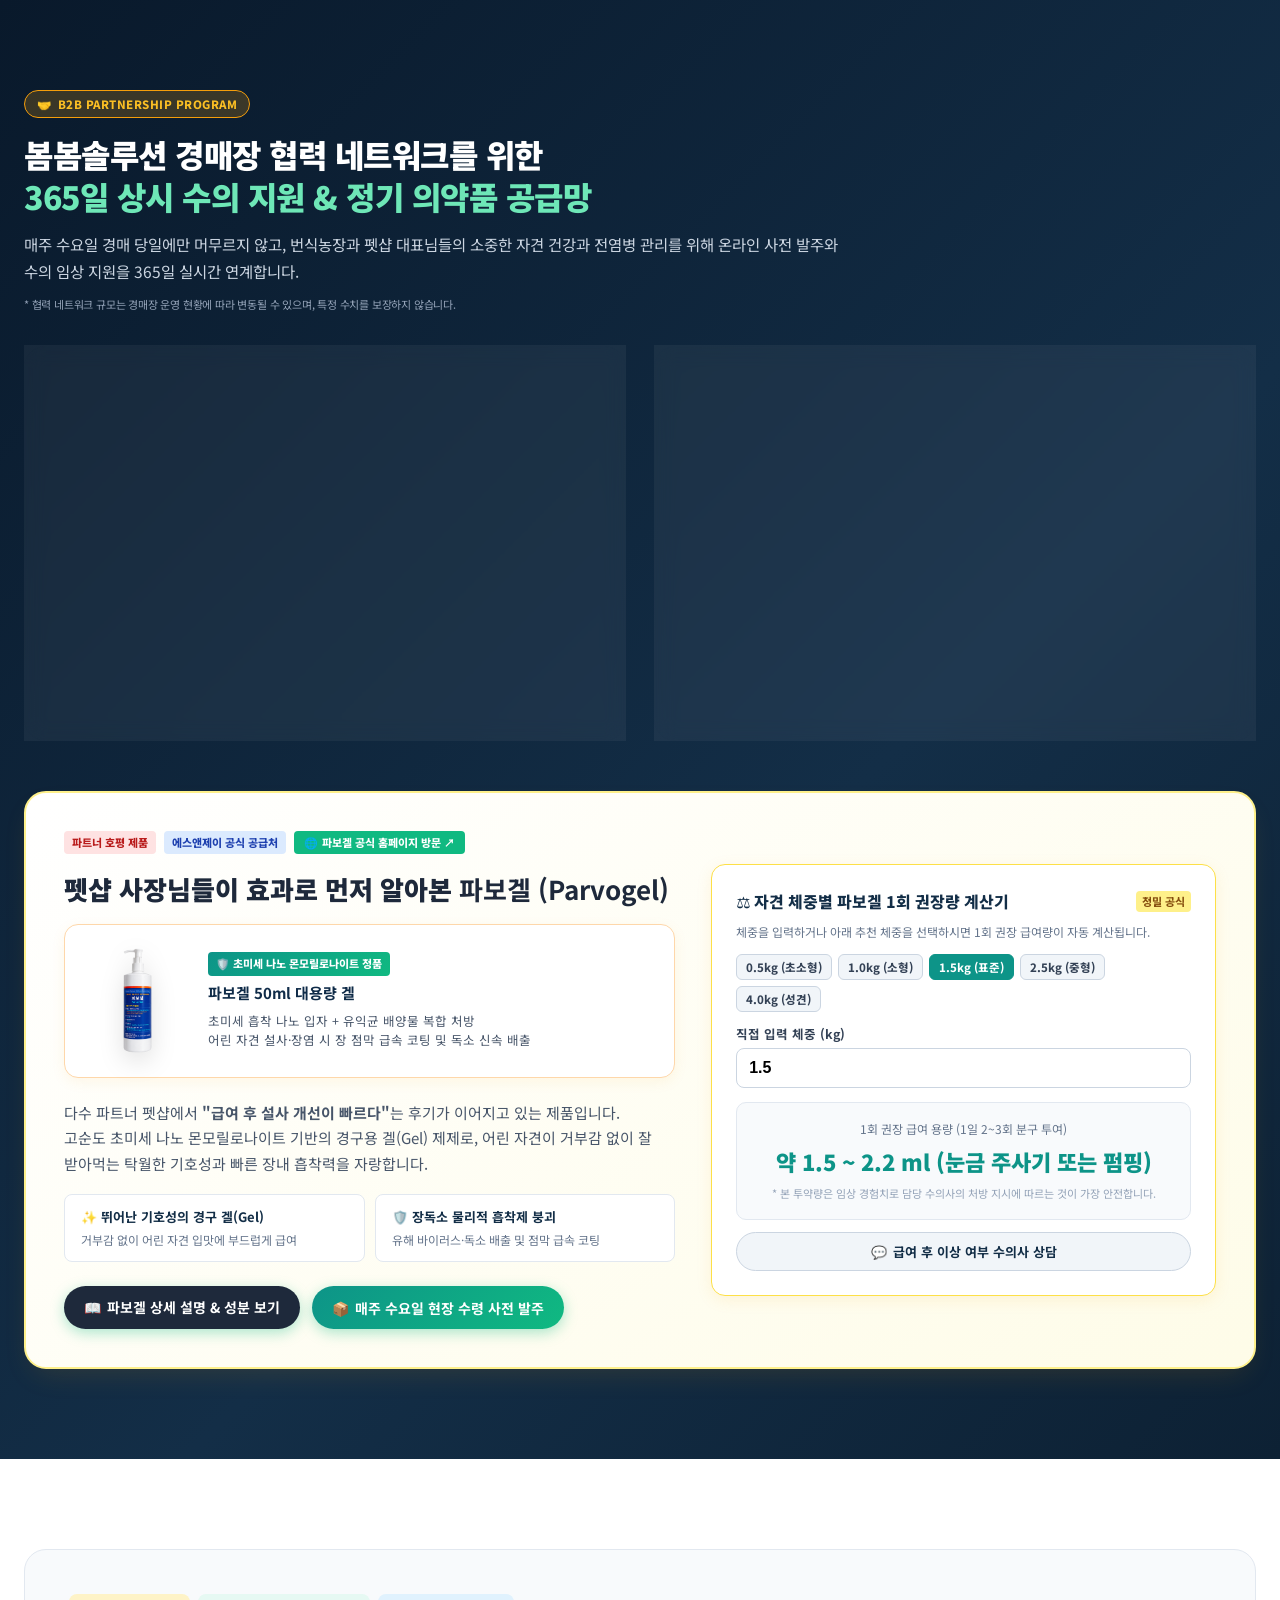
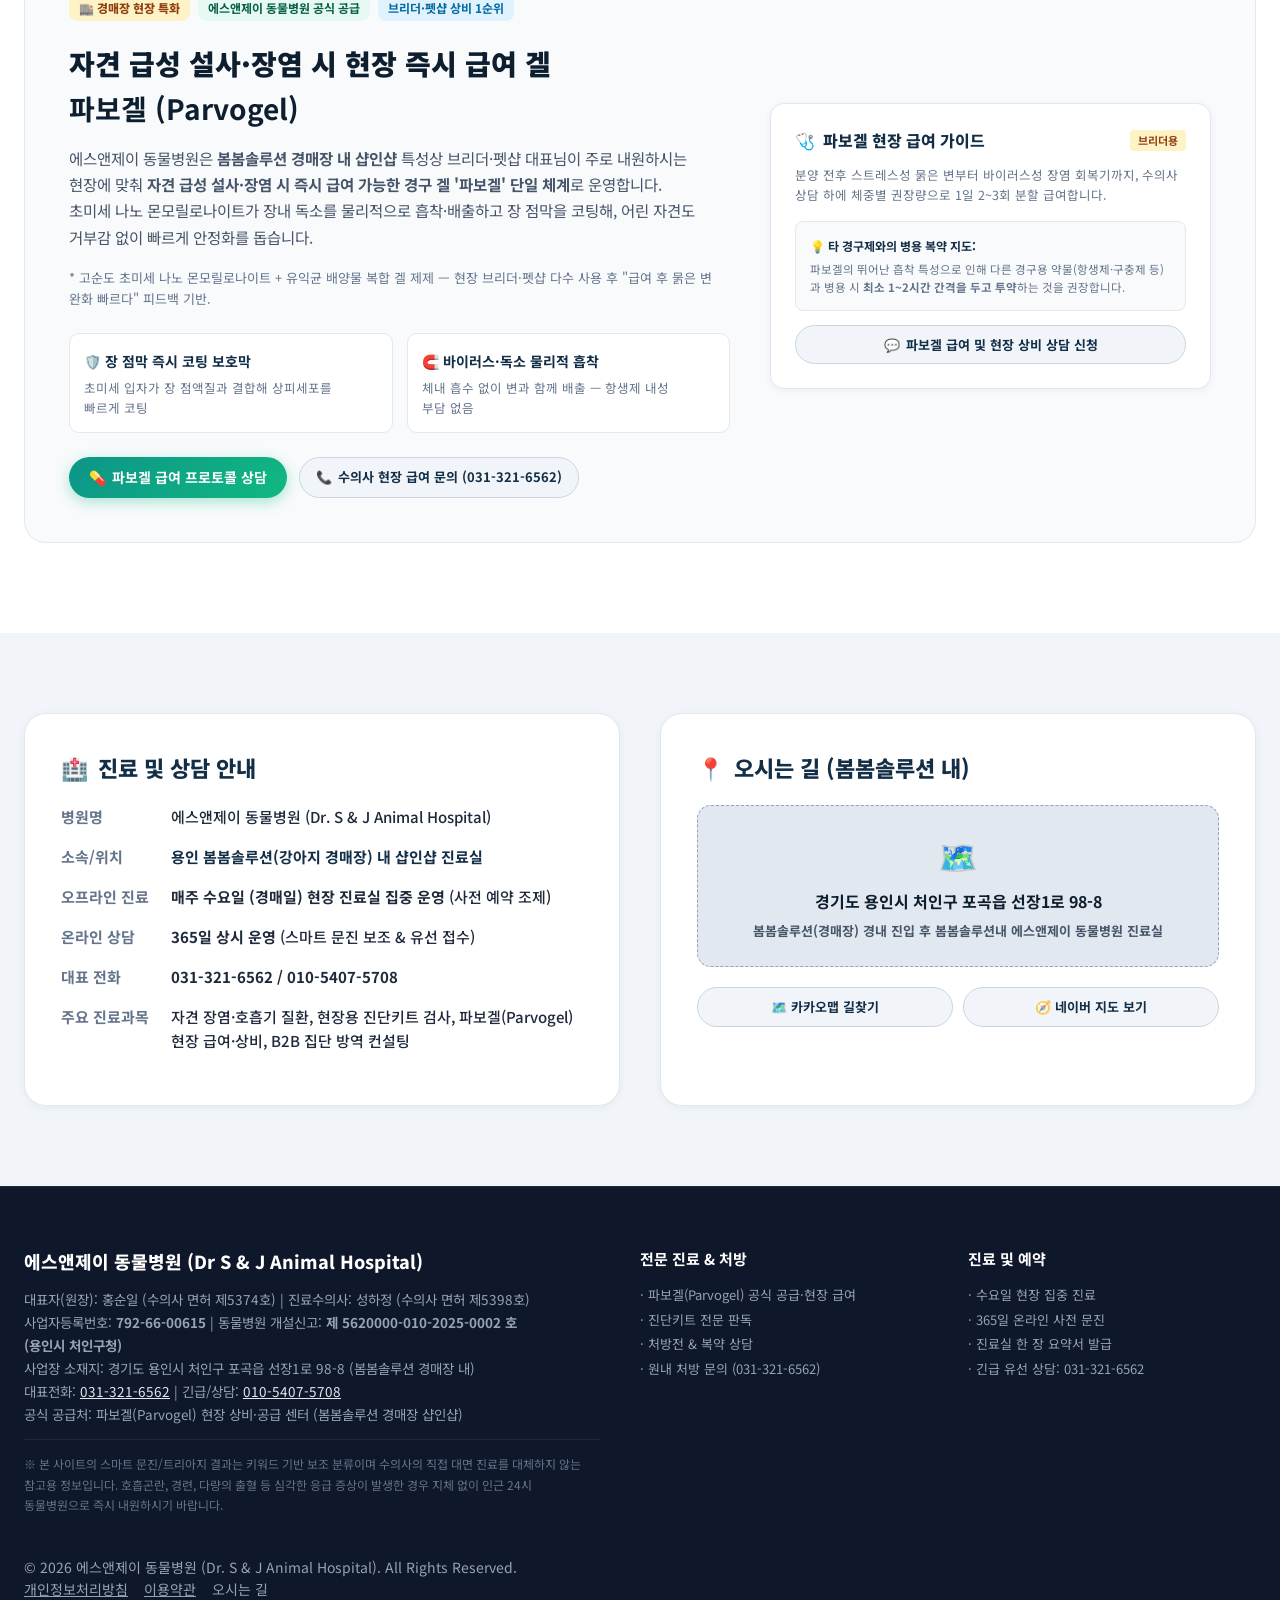
==== commit 1f6ca8f2: "feat(branding): unify to Parvogel single system for shop-in-shop - site is shop-in-shop inside BomBo" ====
--- a/index.html
+++ b/index.html
@@ -4,8 +4,8 @@
   <meta charset="UTF-8" />
   <meta name="viewport" content="width=device-width, initial-scale=1.0" />
   <title>에스앤제이 동물병원 | Dr S&J Animal Hospital - 스마트 수의 포털 & 사전 문진</title>
-  <meta name="description" content="에스앤제이 동물병원 용인 봄봄솔루션 전문 진료센터. 반려동물 스마트 사전 문진(보조 분류), 신생아·소화기 집중 치료, 몬스멕타·파보겔 전문 처방 동물병원. 수요일 현장 진료 & 365일 온라인 상담 031-321-6562" />
-  <meta name="keywords" content="에스앤제이 동물병원, 용인 동물병원, 포곡 동물병원, 봄봄솔루션, 파보겔, 몬스멕타, 강아지 장염, 파보, 코로나 진단키트" />
+  <meta name="description" content="에스앤제이 동물병원 용인 봄봄솔루션 전문 진료센터. 반려동물 스마트 사전 문진(보조 분류), 신생아·소화기 집중 치료, 파보겔(Parvogel) 현장 상비·공급 센터. 수요일 현장 진료 & 365일 온라인 상담 031-321-6562" />
+  <meta name="keywords" content="에스앤제이 동물병원, 용인 동물병원, 포곡 동물병원, 봄봄솔루션, 파보겔, 파보겔 50ml, 강아지 장염, 파보, 코로나 진단키트" />
   <meta name="author" content="에스앤제이 동물병원" />
   <meta name="theme-color" content="#132e47" />
   <meta name="robots" content="index, follow, max-image-preview:large" />
@@ -42,7 +42,7 @@
     "image": "https://snj-vet.com/og-image.png",
     "telephone": "+82-31-321-6562",
     "email": "snj-vet@snj-vet.com",
-    "description": "용인 봄봄솔루션 내 신생아·소화기 특화 동물병원. 매주 수요일 현장 진료 집중 운영, 365일 온라인 사전 문진·파보겔/몬스멕타 처방·진단키트 공급.",
+    "description": "용인 봄봄솔루션 내 신생아·소화기 특화 동물병원. 매주 수요일 현장 진료 집중 운영, 365일 온라인 사전 문진·파보겔(Parvogel) 현장 상비·공급 및 진단키트 공급.",
     "address": { "@type": "PostalAddress", "streetAddress": "선장1로 98-8 포곡읍 처인구", "addressLocality": "용인시", "addressRegion": "경기도", "postalCode": "17080", "addressCountry": "KR" },
     "geo": { "@type": "GeoCoordinates", "latitude": 37.267, "longitude": 127.224 },
     "openingHoursSpecification": [
@@ -53,7 +53,7 @@
     "founder": { "@type":"Person", "name":"홍순일", "jobTitle":"수의사 면허 제5374호" },
     "availableService": [
       {"@type":"Service","name":"스마트 사전 문진 4단계 트리아지"},
-      {"@type":"Service","name":"파보겔/몬스멕타 소화기 처방"},
+      {"@type":"Service","name":"파보겔(Parvogel) 현장 상비·공급 및 급여 지도"},
       {"@type":"Service","name":"파보·코로나·브루셀라 진단키트 판독 상담"}
     ]
   }
@@ -133,13 +133,13 @@
         </h1>
         <p class="hero-desc">
           에스앤제이 동물병원은 물리적 거리와 시간의 한계를 넘어,<br />
-          <strong>전국 반려가족을 위한 365일 온라인 사전 문진·트리아지 및 수의 처방 지사제 몬스멕타(Monsmecta) 임상 솔루션</strong>을 지원합니다.
+          <strong>전국 반려가족을 위한 365일 온라인 사전 문진·트리아지 및 경매장 현장 특화 파보겔(Parvogel) 즉시 급여 솔루션</strong>을 지원합니다.
         </p>
 
         <div class="hero-features-strip">
           <div class="hero-feature-item"><span>🚦</span> 4단계 응급도 판정 (Green ~ Red)</div>
           <div class="hero-feature-item"><span>🔬</span> 파보·코로나·브루셀라 진단키트 전문 상담</div>
-          <div class="hero-feature-item"><span>💊</span> 수의 처방 1위 <strong>몬스멕타(Monsmecta)</strong> 전문 처방</div>
+          <div class="hero-feature-item"><span>💊</span> 경매장 현장 1순위 <strong>파보겔(Parvogel)</strong> 상비·공급</div>
         </div>
 
         <div class="hero-cta-group">
@@ -222,7 +222,7 @@
           <!-- 추천 키트 & 상비약 뱃지 -->
           <div class="triage-action-pills" id="triageActionPills">
             <span class="t-pill t-pill-kit">🔬 CPV 파보 신속진단 권장</span>
-            <span class="t-pill t-pill-med">💊 파보겔/몬스멕타 장점막 보호</span>
+            <span class="t-pill t-pill-med">💊 파보겔 장점막 흡착·보호</span>
             <span class="t-pill t-pill-care">💧 미온수 수분 보충 &amp; 보온</span>
           </div>
 
@@ -455,68 +455,68 @@
     </div>
   </section>
 
-  <!-- 소화기 전문 처방 및 케어 솔루션 섹션: 몬스멕타(Monsmecta) 임상 소화기 솔루션 -->
+  <!-- 파보겔 현장 임상 가이드 섹션: 봄봄솔루션 샵인샵 특화 — 파보겔 단일 공급 체계 -->
   <section class="products-section" id="digestive-care">
     <div class="products-container">
 
       <div class="products-grid">
         <div class="product-details">
           <div class="product-badges">
-            <span class="p-badge" style="background:#dbeafe; color:#1e40af; font-weight:800;">🏥 동물병원 전문 처방 의약품</span>
-            <span class="p-badge p-badge-teal">에스앤제이 동물병원 공식 처방·공급</span>
-            <span class="p-badge p-badge-blue">전국 수의과대학 임상 R&D</span>
-          </div>
-          <h3>소화기 점막 보호 및 장독소 흡착 처방 <strong>몬스멕타 (Monsmecta)</strong></h3>
+            <span class="p-badge" style="background:#fef3c7; color:#92400e; font-weight:800;">🏬 경매장 현장 특화</span>
+            <span class="p-badge p-badge-teal">에스앤제이 동물병원 공식 공급</span>
+            <span class="p-badge p-badge-blue">브리더·펫샵 상비 1순위</span>
+          </div>
+          <h3>자견 급성 설사·장염 시 현장 즉시 급여 겔 <strong>파보겔 (Parvogel)</strong></h3>
           <p style="font-size: 15.5px; color: #475569; line-height: 1.7; margin-bottom: 18px;">
-            에스앤제이 동물병원은 자견·성견의 급성 설사, 장염, 장점막 손상 시 <strong>가장 안전하고 신속하게 장내 유해 독소를 물리적으로 흡착·배출</strong>시키는 수의사 처방용 전문 지사제 <strong>'몬스멕타'</strong> 공식 처방 임상 센터입니다.<br />
-            약물 부작용 및 항생제 내성 우려 없이 장 점막에 도포되어 신속한 장벽 재건을 돕습니다.
+            에스앤제이 동물병원은 <strong>봄봄솔루션 경매장 내 샵인샵</strong> 특성상 브리더·펫샵 대표님이 주로 내원하시는 현장에 맞춰 <strong>자견 급성 설사·장염 시 즉시 급여 가능한 경구 겔 '파보겔' 단일 체계</strong>로 운영합니다.<br />
+            초미세 나노 몬모릴로나이트가 장내 독소를 물리적으로 흡착·배출하고 장 점막을 코팅해, 어린 자견도 거부감 없이 빠르게 안정화를 돕습니다.
           </p>
           <p style="font-size: 13px; color: #64748b; margin-bottom: 24px;">
-            * 전국 수의과대학 교수진 6인 자문단 연구 및 임상 검증을 거친 고순도 천연 알루미늄 마그네슘 실리케이트 제제입니다.
+            * 고순도 초미세 나노 몬모릴로나이트 + 유익균 배양물 복합 겔 제제 — 현장 브리더·펫샵 다수 사용 후 "급여 후 묽은 변 완화 빠르다" 피드백 기반.
           </p>
 
           <div style="display: grid; grid-template-columns: 1fr 1fr; gap: 14px; margin-bottom: 24px;">
             <div style="background: #ffffff; padding: 14px; border-radius: 10px; border: 1px solid #e2e8f0;">
-              <strong style="color: var(--primary-800); font-size: 14px;">🛡️ 장 점막 3중 코팅 보호막</strong>
-              <p style="font-size: 12.5px; color: #64748b; margin-top: 4px;">장내 점액질과 결합하여 장 상피세포 즉각 보호</p>
+              <strong style="color: var(--primary-800); font-size: 14px;">🛡️ 장 점막 즉시 코팅 보호막</strong>
+              <p style="font-size: 12.5px; color: #64748b; margin-top: 4px;">초미세 입자가 장 점액질과 결합해 상피세포를 빠르게 코팅</p>
             </div>
             <div style="background: #ffffff; padding: 14px; border-radius: 10px; border: 1px solid #e2e8f0;">
-              <strong style="color: var(--primary-800); font-size: 14px;">🧲 세균·바이러스 독소 물리적 흡착</strong>
-              <p style="font-size: 12.5px; color: #64748b; margin-top: 4px;">체내 흡수되지 않고 변과 함께 안전하게 배출</p>
+              <strong style="color: var(--primary-800); font-size: 14px;">🧲 바이러스·독소 물리적 흡착</strong>
+              <p style="font-size: 12.5px; color: #64748b; margin-top: 4px;">체내 흡수 없이 변과 함께 배출 — 항생제 내성 부담 없음</p>
             </div>
           </div>
 
           <div style="display: flex; gap: 12px; flex-wrap: wrap;">
             <button class="btn-primary" onclick="openModal('rxModal')">
-              <span>💊</span> 몬스멕타 처방 프로토콜 상담
+              <span>💊</span> 파보겔 급여 프로토콜 상담
             </button>
             <a href="tel:031-321-6562" class="btn-call">
-              <span>📞</span> 수의사 원내 처방 문의 (031-321-6562)
+              <span>📞</span> 수의사 현장 급여 문의 (031-321-6562)
             </a>
           </div>
         </div>
 
-        <!-- 소화기 처방 가이드 카드 -->
+        <!-- 파보겔 현장 급여 가이드 카드 -->
         <div class="dosage-calculator-box">
           <div style="display: flex; align-items: center; justify-content: space-between; margin-bottom: 12px;">
             <div class="calc-title" style="margin-bottom: 0;">
-              <span>🩺</span> 수의사 소화기 처방 가이드
-            </div>
-            <span style="font-size: 11px; background: #e0f2fe; color: #0369a1; padding: 2px 8px; border-radius: 4px; font-weight: 700;">임상 가이드</span>
+              <span>🩺</span> 파보겔 현장 급여 가이드
+            </div>
+            <span style="font-size: 11px; background: #fef3c7; color: #92400e; padding: 2px 8px; border-radius: 4px; font-weight: 700;">브리더용</span>
           </div>
           <p style="font-size: 12.5px; color: #64748b; line-height: 1.6; margin-bottom: 16px;">
-            급성 위장염, 식이성 설사, 바이러스성 장염 회복기 등 장 점막이 손상된 환견에게 수의사의 정확한 진단 하에 투약됩니다.
+            분양 전후 스트레스성 묽은 변부터 바이러스성 장염 회복기까지, 수의사 상담 하에 체중별 권장량으로 1일 2~3회 분할 급여합니다.
           </p>
           <div style="background: #f8fafc; padding: 14px; border-radius: 8px; border: 1px solid #e2e8f0; margin-bottom: 14px;">
             <div style="font-size: 12px; font-weight: 700; color: var(--primary-800); margin-bottom: 6px;">
               💡 타 경구제와의 병용 복약 지도:
             </div>
             <p style="font-size: 11.5px; color: #64748b; line-height: 1.5; margin: 0;">
-              몬스멕타의 뛰어난 흡착 특성으로 인해 다른 경구용 약물(항생제 등)과 병용 시 <strong>최소 1~2시간 간격을 두고 투약</strong>하는 것을 권장합니다.
+              파보겔의 뛰어난 흡착 특성으로 인해 다른 경구용 약물(항생제·구충제 등)과 병용 시 <strong>최소 1~2시간 간격을 두고 투약</strong>하는 것을 권장합니다.
             </p>
           </div>
-          <button class="btn-call" style="width: 100%; justify-content: center;" onclick="applyChip('몬스멕타 소화기 처방 상담을 요청합니다.')">
-            <span>💬</span> 몬스멕타 처방 및 임상 상담 신청
+          <button class="btn-call" style="width: 100%; justify-content: center;" onclick="applyChip('파보겔 현장 급여·복약 상담을 요청합니다.')">
+            <span>💬</span> 파보겔 급여 및 현장 상비 상담 신청
           </button>
         </div>
       </div>
@@ -554,7 +554,7 @@
         </div>
         <div class="info-item">
           <span class="info-label">주요 진료과목</span>
-          <span class="info-value">자견 장염·호흡기 질환, 현장용 진단키트 검사, 몬스멕타 처방, B2B 집단 방역 컨설팅</span>
+          <span class="info-value">자견 장염·호흡기 질환, 현장용 진단키트 검사, 파보겔(Parvogel) 현장 급여·상비, B2B 집단 방역 컨설팅</span>
         </div>
       </div>
 
@@ -593,7 +593,7 @@
           사업자등록번호: <strong>792-66-00615</strong> | 동물병원 개설신고: <strong>제 5620000-010-2025-0002 호 (용인시 처인구청)</strong><br />
           사업장 소재지: 경기도 용인시 처인구 포곡읍 선장1로 98-8 (봄봄솔루션 경매장 내)<br />
           대표전화: <a href="tel:031-321-6562" style="color:#e2e8f0; text-decoration:underline;">031-321-6562</a> | 긴급/상담: <a href="tel:010-5407-5708" style="color:#e2e8f0; text-decoration:underline;">010-5407-5708</a><br />
-          공식 공급원: 몬스멕타(Monsmecta) 소화기 임상 공식 공급원 및 연구 협력망
+          공식 공급처: 파보겔(Parvogel) 현장 상비·공급 센터 (봄봄솔루션 경매장 샵인샵)
         </p>
         <p class="footer-disclaimer">
           ※ 본 사이트의 스마트 문진/트리아지 결과는 키워드 기반 보조 분류이며 수의사의 직접 대면 진료를 대체하지 않는 참고용 정보입니다. 
@@ -604,7 +604,7 @@
       <div>
         <h4 style="color:#fff; margin-bottom: 12px; font-size: 15px;">전문 진료 &amp; 처방</h4>
         <p style="line-height: 1.9; font-size: 13px;">
-          <a href="#digestive-care">· 몬스멕타(Monsmecta) 공식 공급·처방</a><br />
+          <a href="#parvogel-care">· 파보겔(Parvogel) 공식 공급·현장 급여</a><br />
           <a href="#services">· 진단키트 전문 판독</a><br />
           <a href="#services">· 처방전 & 복약 상담</a><br />
           <a href="tel:031-321-6562">· 원내 처방 문의 (031-321-6562)</a>
@@ -665,7 +665,7 @@
 
           <div>
             <label for="summaryQuestion" style="font-size: 12px; font-weight: 700; display:block; margin-bottom: 4px;">수의사에게 물어보고 싶은 핵심 질문</label>
-            <input type="text" id="summaryQuestion" value="진단키트 검사 및 몬스멕타 처방 상담을 받고 싶습니다." oninput="syncChartPreview()" style="width:100%; padding:9px; border:1px solid #cbd5e1; border-radius:6px; font-size:13px;" />
+            <input type="text" id="summaryQuestion" value="진단키트 검사 및 파보겔 현장 급여 상담을 받고 싶습니다." oninput="syncChartPreview()" style="width:100%; padding:9px; border:1px solid #cbd5e1; border-radius:6px; font-size:13px;" />
           </div>
 
           <div style="display: flex; gap: 8px; margin-top: 6px;">
@@ -710,7 +710,7 @@
 
           <div style="font-size:11px; font-weight:800; color:#0d9488; margin-bottom:3px;">보호자 핵심 질의사항:</div>
           <div style="background:#f0fdfa; border:1px solid #ccfbf1; border-radius:6px; padding:7px 10px; font-size:12px; font-weight:700; color:#0f766e; margin-bottom:10px;" id="chartQuestion">
-            진단키트 검사 및 몬스멕타 처방 상담을 받고 싶습니다.
+            진단키트 검사 및 파보겔 현장 급여 상담을 받고 싶습니다.
           </div>
 
           <div class="chart-footer-row">
@@ -736,8 +736,8 @@
         
         <div style="display:grid; grid-template-columns:1fr 1fr; gap:10px; margin-top:14px; margin-bottom:14px;">
           <div style="background:#f8fafc; border:1px solid #e2e8f0; border-radius:8px; padding:12px;">
-            <strong style="color:var(--primary-800); font-size:13px;">🛡️ 몬스멕타 분리 복약 (필수)</strong>
-            <p style="font-size:11.5px; color:#64748b; margin-top:4px;">흡착력이 매우 뛰어나므로 항생제·소염제와 <strong>최소 1~2시간 시차</strong>를 두고 투약하세요.</p>
+            <strong style="color:var(--primary-800); font-size:13px;">🛡️ 파보겔 분리 급여 (필수)</strong>
+            <p style="font-size:11.5px; color:#64748b; margin-top:4px;">흡착력이 매우 뛰어나므로 항생제·소염제와 <strong>최소 1~2시간 시차</strong>를 두고 급여하세요.</p>
           </div>
           <div style="background:#f8fafc; border:1px solid #e2e8f0; border-radius:8px; padding:12px;">
             <strong style="color:var(--primary-800); font-size:13px;">⏱️ 항생제 휴약 기간 준수</strong>
@@ -885,7 +885,7 @@
           </div>
 
           <div style="display:flex; justify-content:space-between; align-items:center; font-size: 13px;">
-            <label><input type="checkbox" id="itemRxMeds" /> 💊 각종 처방약 (몬스멕타·소화기 점막보호제·호흡기/소염제 등)</label>
+            <label><input type="checkbox" id="itemRxMeds" /> 💊 각종 처방약 (파보겔 외 소화기·호흡기/소염제 등)</label>
             <span style="font-size:11.5px; color:#0d9488; font-weight:700;">현장 내원 수령</span>
           </div>
         </div>
@@ -943,7 +943,7 @@
         <h4 style="font-size: 14.5px; color: #0f172a; margin: 16px 0 6px 0;">2 개인정보의 수집 및 이용 목적</h4>
         <p>· 반려동물 진료실 사전 문진 및 응급 트리아지(Triage) 분류 보조<br />
         · 수의사 처방 상담, 처방전 발급 및 조제 안내, 내원 예약 관리<br />
-        · 몬스멕타 공식 공급 및 임상 복약 상담 응대</p>
+        · 파보겔(Parvogel) 현장 상비·공급 및 급여 지도 응대</p>
 
         <h4 style="font-size: 14.5px; color: #0f172a; margin: 16px 0 6px 0;">3 보유 및 이용 기간</h4>
         <p>· 수의사법 및 의료 관련 법령에 따른 진료기록부 보존 기준(1년~3년)을 준수하며, 목적 달성 시 혹은 이용자의 파기 요청 시 지체 없이 파기합니다.</p>
@@ -979,7 +979,7 @@
         3. 보호자가 입력한 부정확한 정보로 인해 발생하는 임상적 오판에 대해 병원은 책임을 지지 않습니다.</p>
 
         <h4 style="font-size: 14.5px; color: #0f172a; margin: 16px 0 6px 0;">제3조 (처방 의약품 및 서비스 이용)</h4>
-        <p>1. 몬스멕타 및 원내 처방 전문의약품은 수의사법에 의거하여 수의사의 직접 진료 또는 유선·온라인 사전 진료 확인 절차를 거친 후 정식 투약·교부됩니다.<br />
+        <p>1. 파보겔(Parvogel) 및 원내 처방 전문의약품은 수의사법에 의거하여 수의사의 직접 진료 또는 유선·온라인 사전 진료 확인 절차를 거친 후 정식 급여·교부됩니다.<br />
         2. 병원은 건전한 진료 질서 유지를 위해 비정상적인 의약품 오남용 시도를 거부할 권리를 갖습니다.</p>
 
         <h4 style="font-size: 14.5px; color: #0f172a; margin: 16px 0 6px 0;">제4조 (관할 법원)</h4>
--- a/style.css
+++ b/style.css
@@ -676,7 +676,7 @@
       gap: 6px;
     }
 
-    /* 몬스멕타 및 시그니처 처방제 섹션 */
+    /* 파보겔 현장 상비 처방 섹션 (브리더·펫샵 샵인샵 특화) */
     .products-section {
       padding: 90px 24px;
       background: #ffffff;
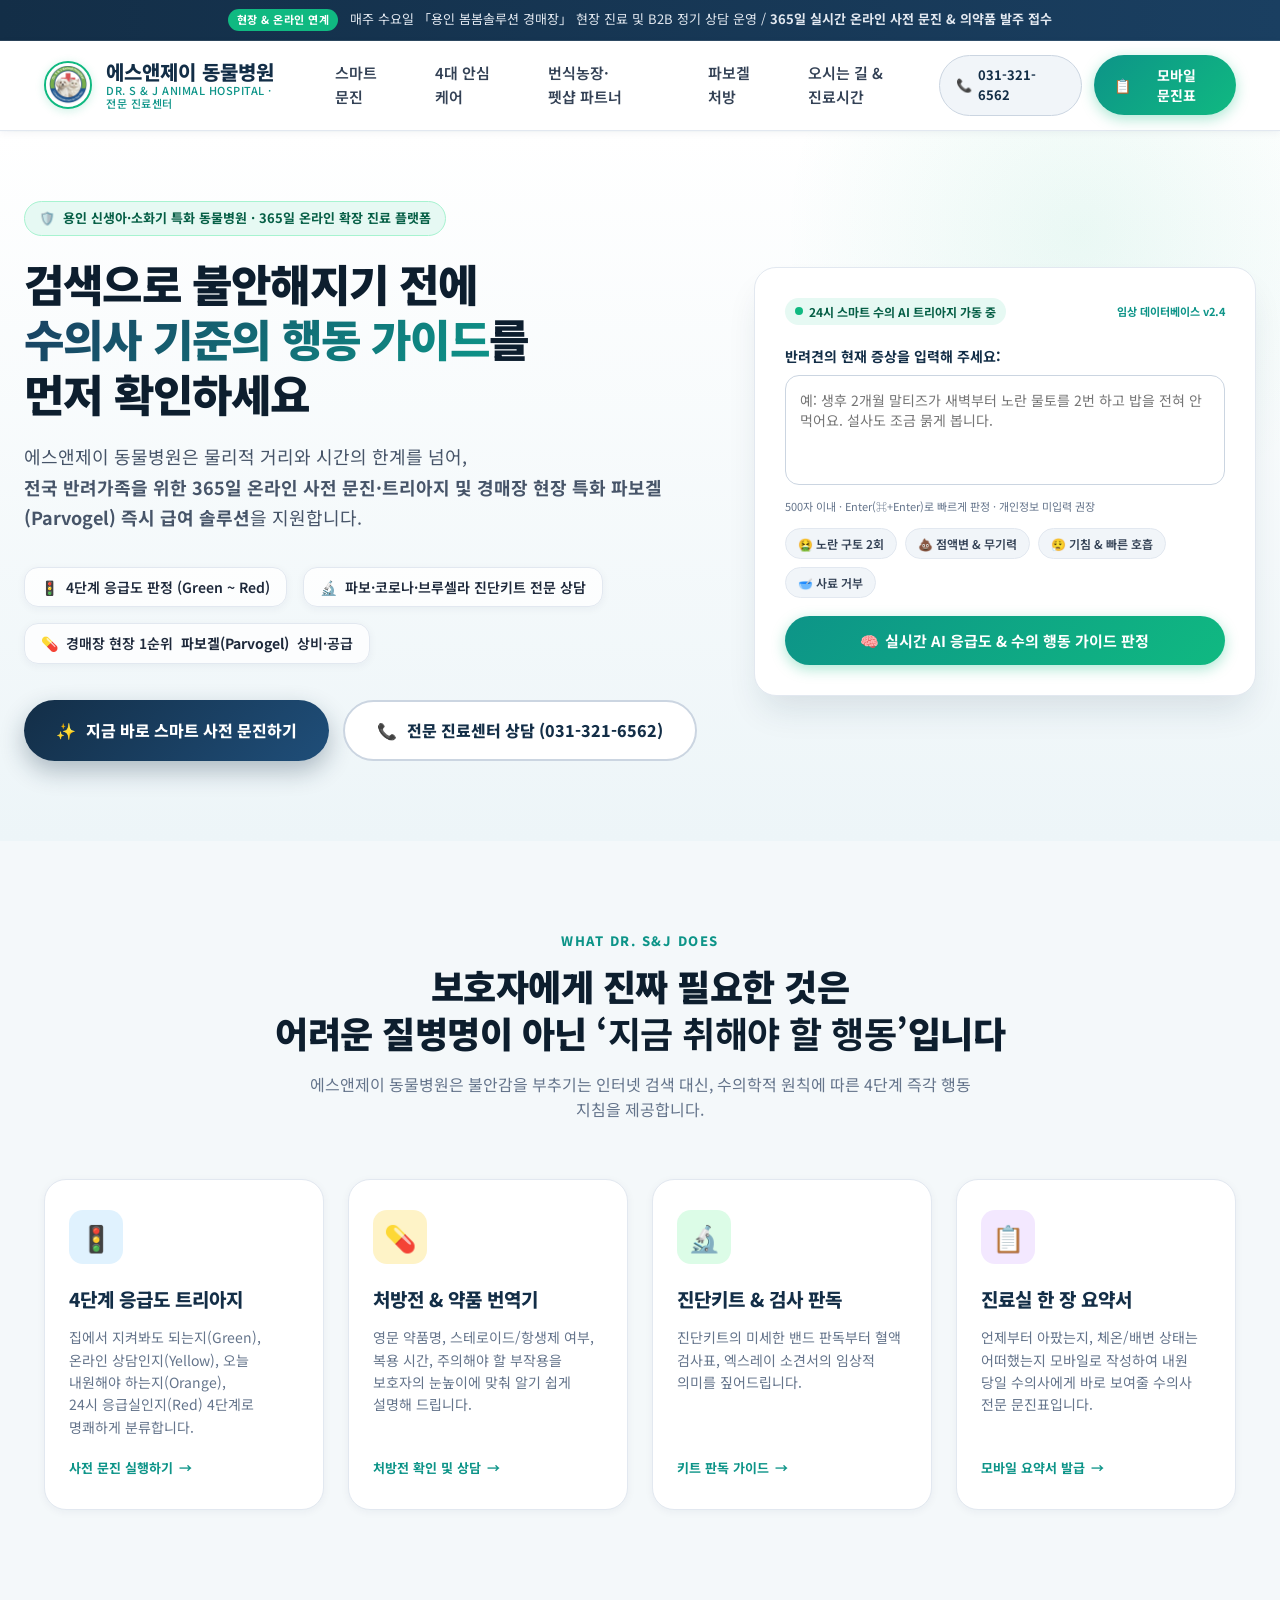
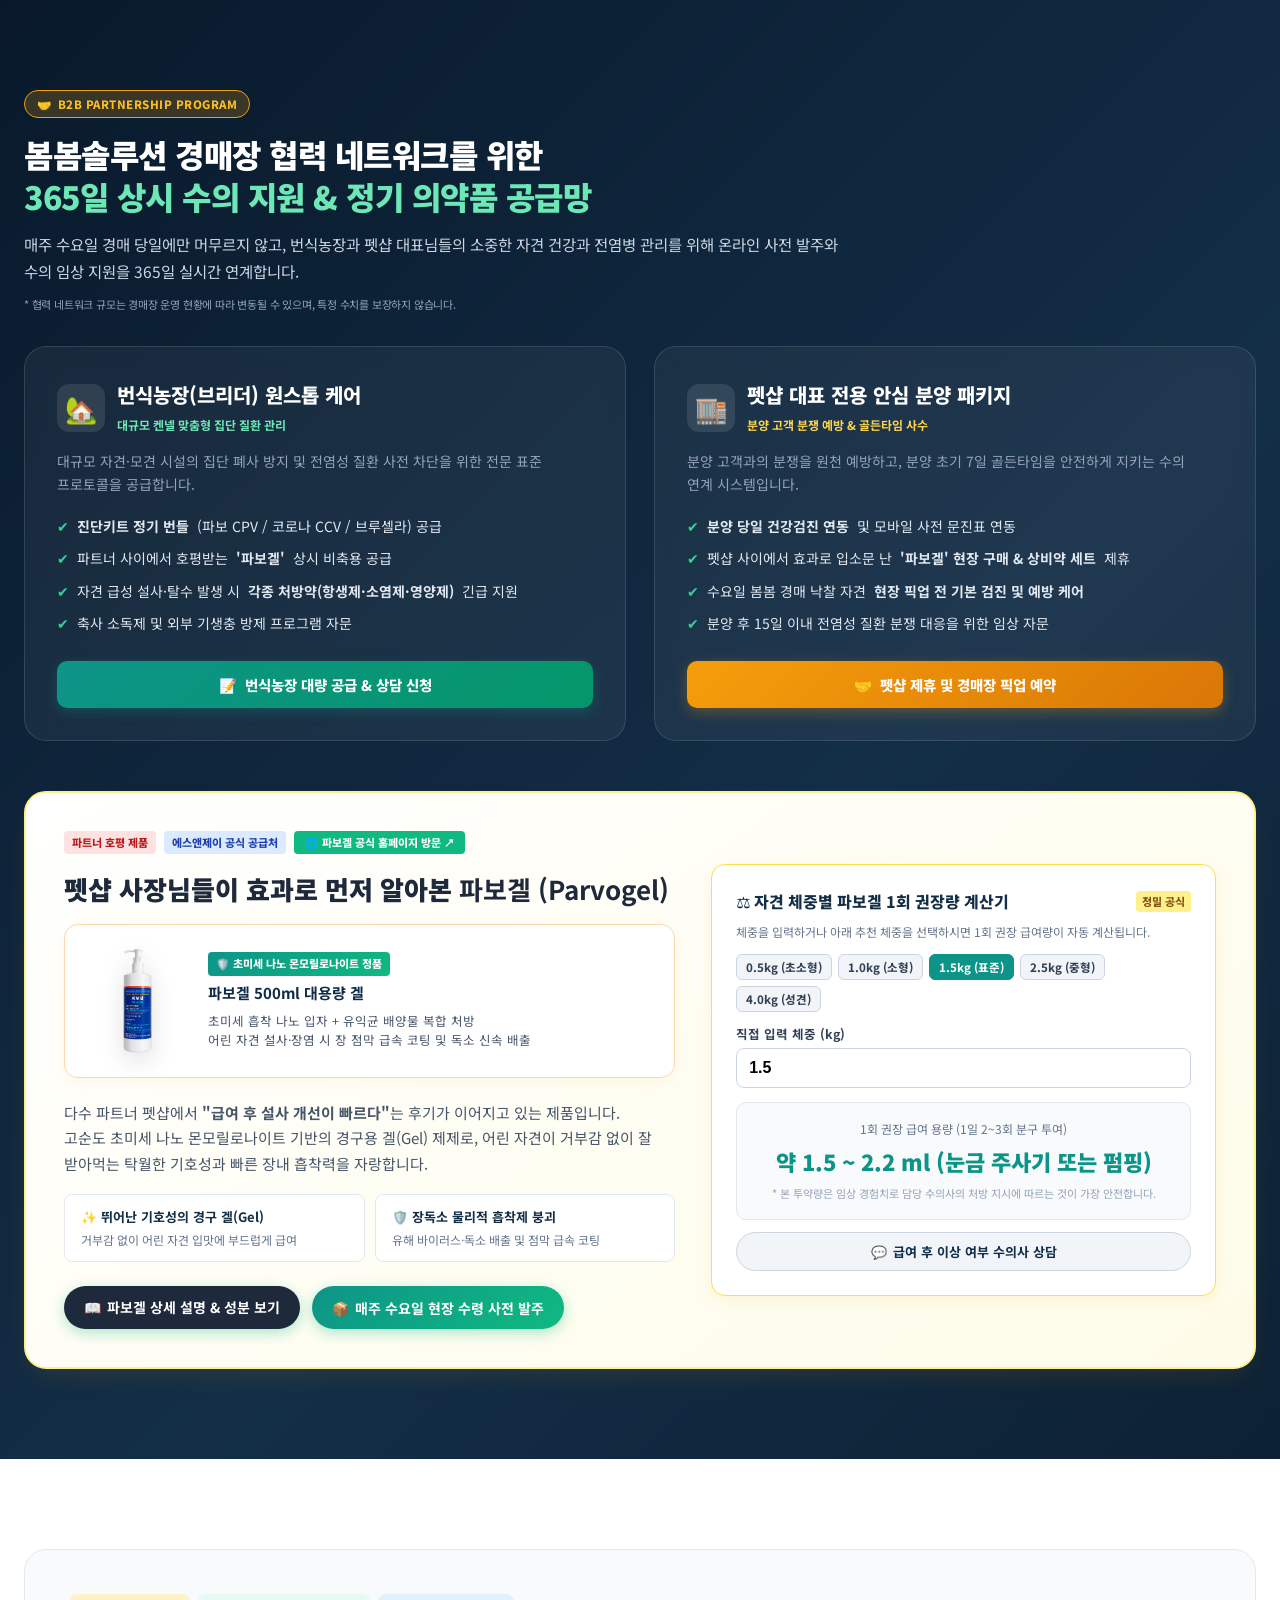
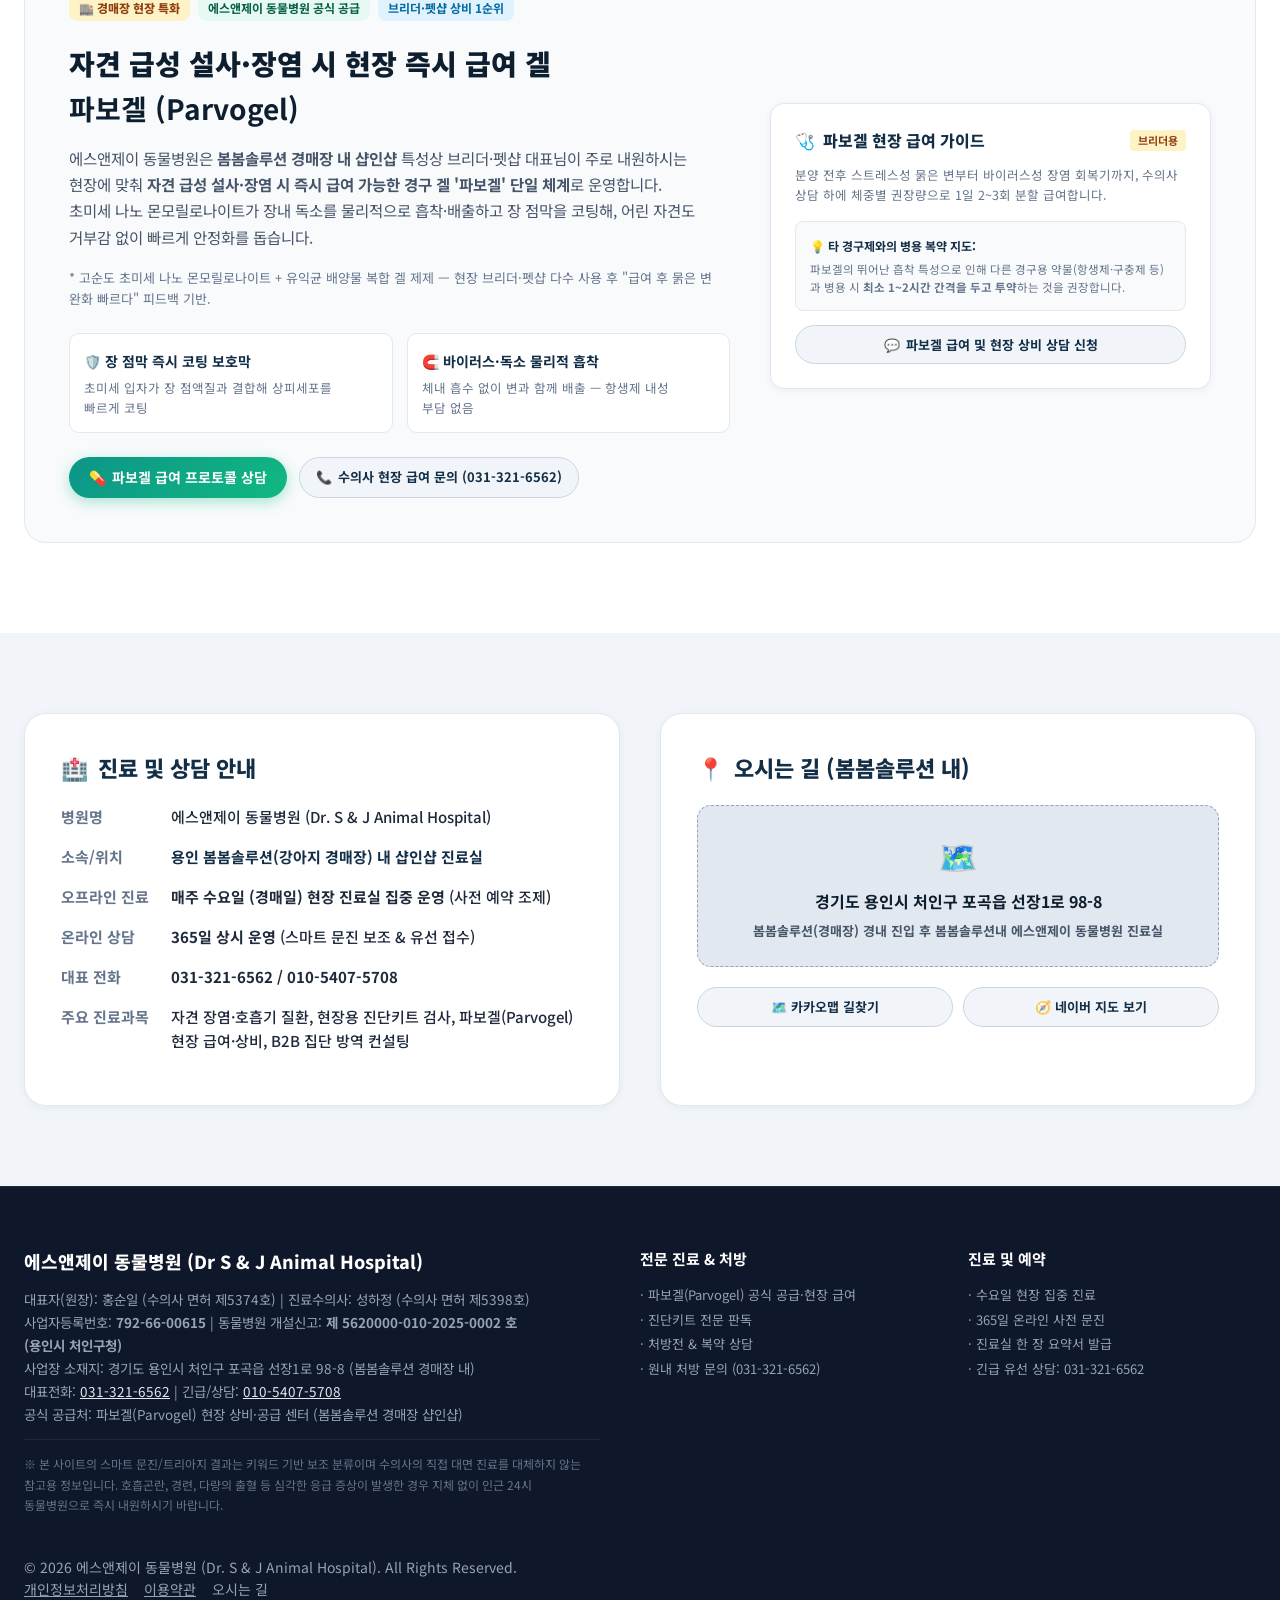
==== commit 1e1b9a29: "update: modify parvogel capacity from 50ml to 500ml" ====
--- a/index.html
+++ b/index.html
@@ -5,7 +5,7 @@
   <meta name="viewport" content="width=device-width, initial-scale=1.0" />
   <title>에스앤제이 동물병원 | Dr S&J Animal Hospital - 스마트 수의 포털 & 사전 문진</title>
   <meta name="description" content="에스앤제이 동물병원 용인 봄봄솔루션 전문 진료센터. 반려동물 스마트 사전 문진(보조 분류), 신생아·소화기 집중 치료, 파보겔(Parvogel) 현장 상비·공급 센터. 수요일 현장 진료 & 365일 온라인 상담 031-321-6562" />
-  <meta name="keywords" content="에스앤제이 동물병원, 용인 동물병원, 포곡 동물병원, 봄봄솔루션, 파보겔, 파보겔 50ml, 강아지 장염, 파보, 코로나 진단키트" />
+  <meta name="keywords" content="에스앤제이 동물병원, 용인 동물병원, 포곡 동물병원, 봄봄솔루션, 파보겔, 파보겔 500ml, 강아지 장염, 파보, 코로나 진단키트" />
   <meta name="author" content="에스앤제이 동물병원" />
   <meta name="theme-color" content="#132e47" />
   <meta name="robots" content="index, follow, max-image-preview:large" />
@@ -376,10 +376,10 @@
 
           <!-- 파보겔 고화질 실물 쇼케이스 카드 -->
           <div class="parvogel-visual-card">
-            <img src="./parvogel_product.png" alt="파보겔 50ml 시린지 펌프형 정품 - 초미세 나노 몬모릴로나이트 겔" class="parvogel-showcase-img" width="105" height="120" loading="lazy" decoding="async" />
+            <img src="./parvogel_product.png" alt="파보겔 500ml 시린지 펌프형 정품 - 초미세 나노 몬모릴로나이트 겔" class="parvogel-showcase-img" width="105" height="120" loading="lazy" decoding="async" />
             <div class="parvogel-badges-wrap">
               <span class="parvogel-hologram-tag">🛡️ 초미세 나노 몬모릴로나이트 정품</span>
-              <strong style="font-size:15px; color:#0f2b48;">파보겔 50ml 대용량 겔</strong>
+              <strong style="font-size:15px; color:#0f2b48;">파보겔 500ml 대용량 겔</strong>
               <p style="font-size:12.5px; color:#475569; margin:2px 0 0 0; line-height:1.5;">
                 초미세 흡착 나노 입자 + 유익균 배양물 복합 처방<br />
                 어린 자견 설사·장염 시 장 점막 급속 코팅 및 독소 신속 배출
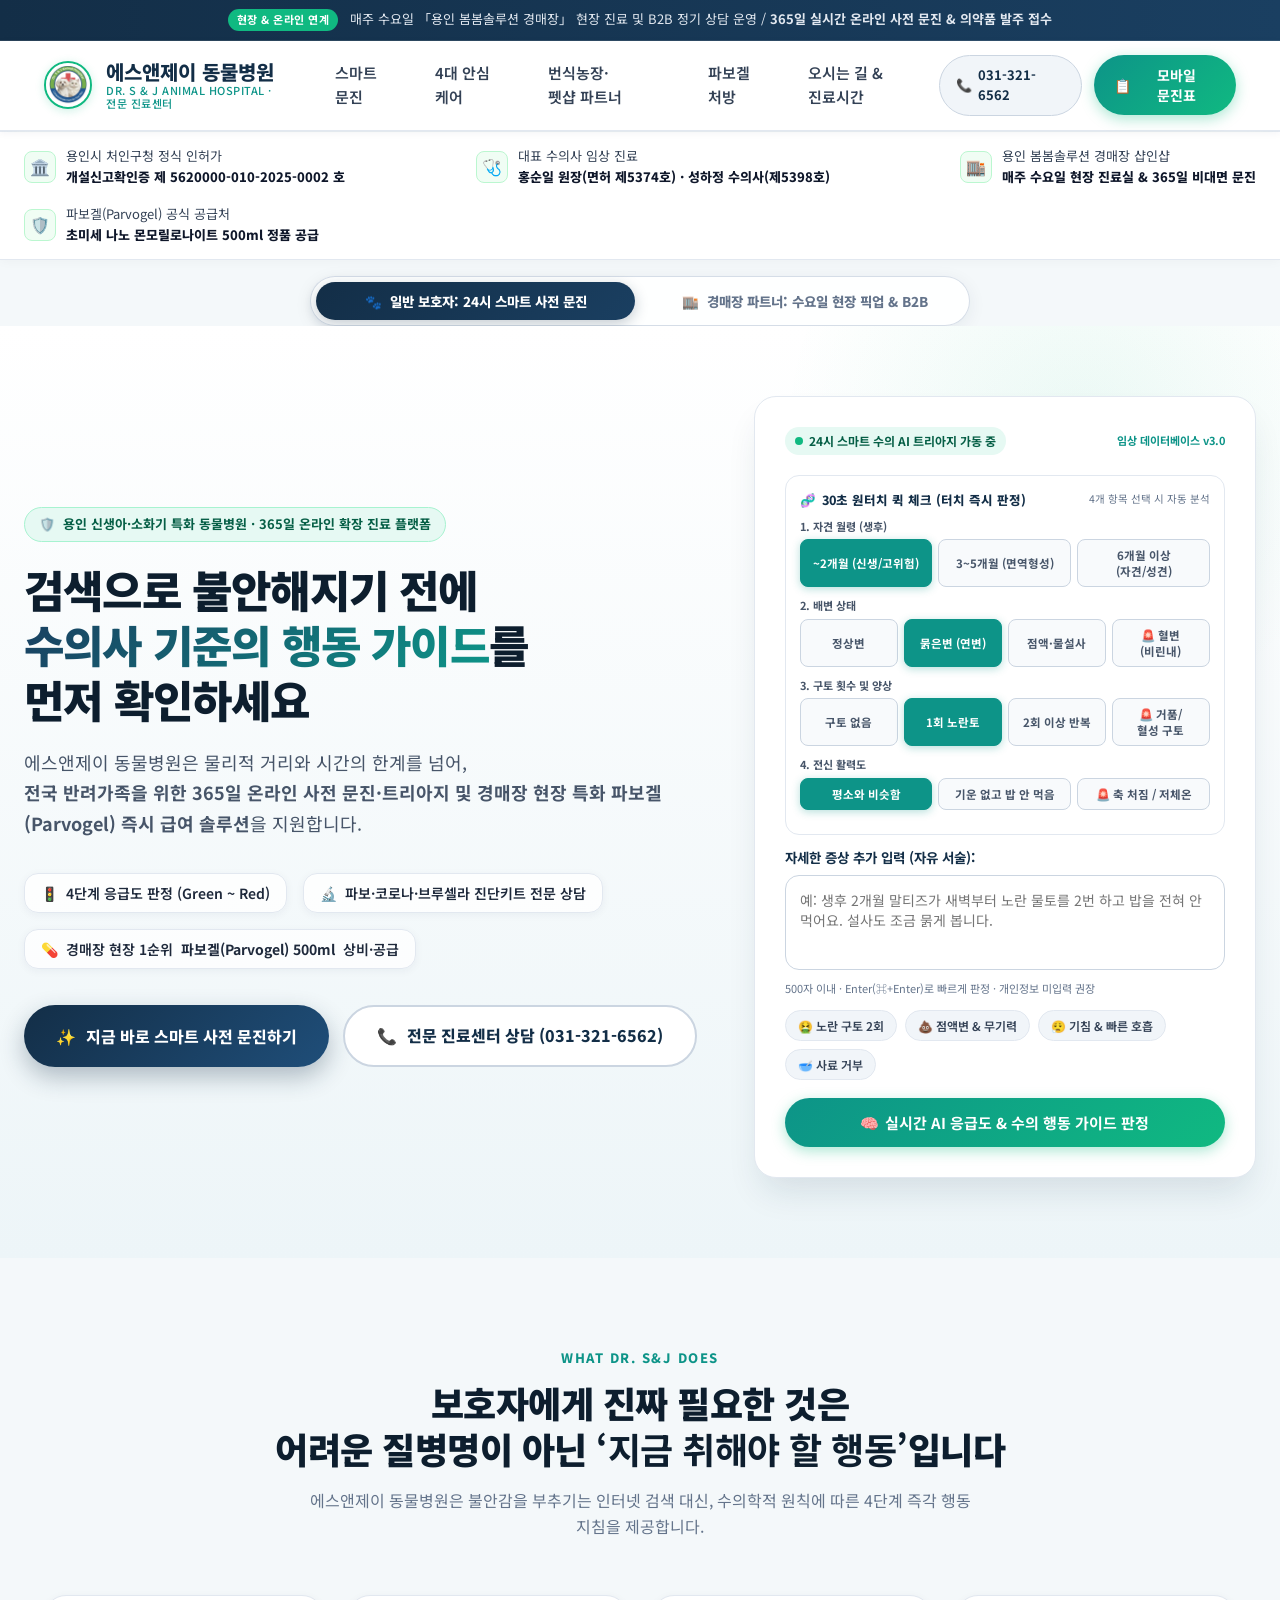
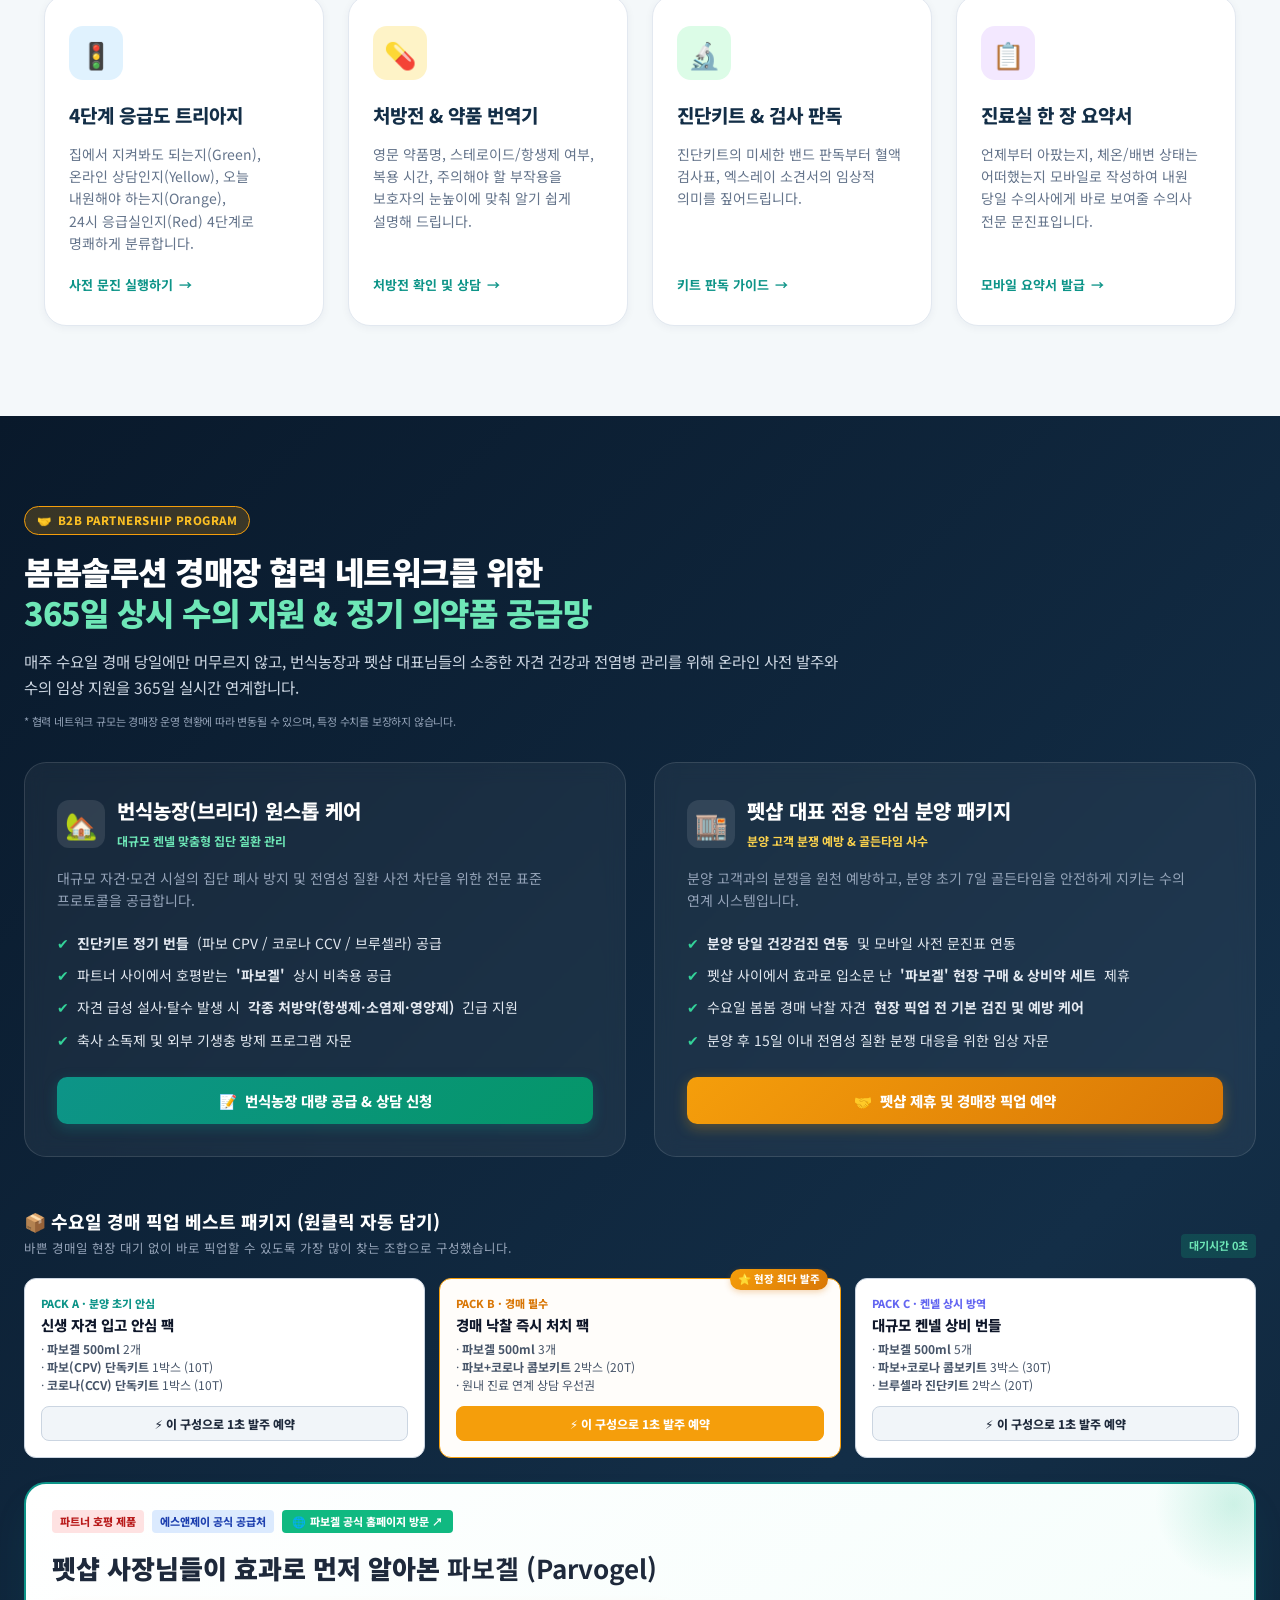
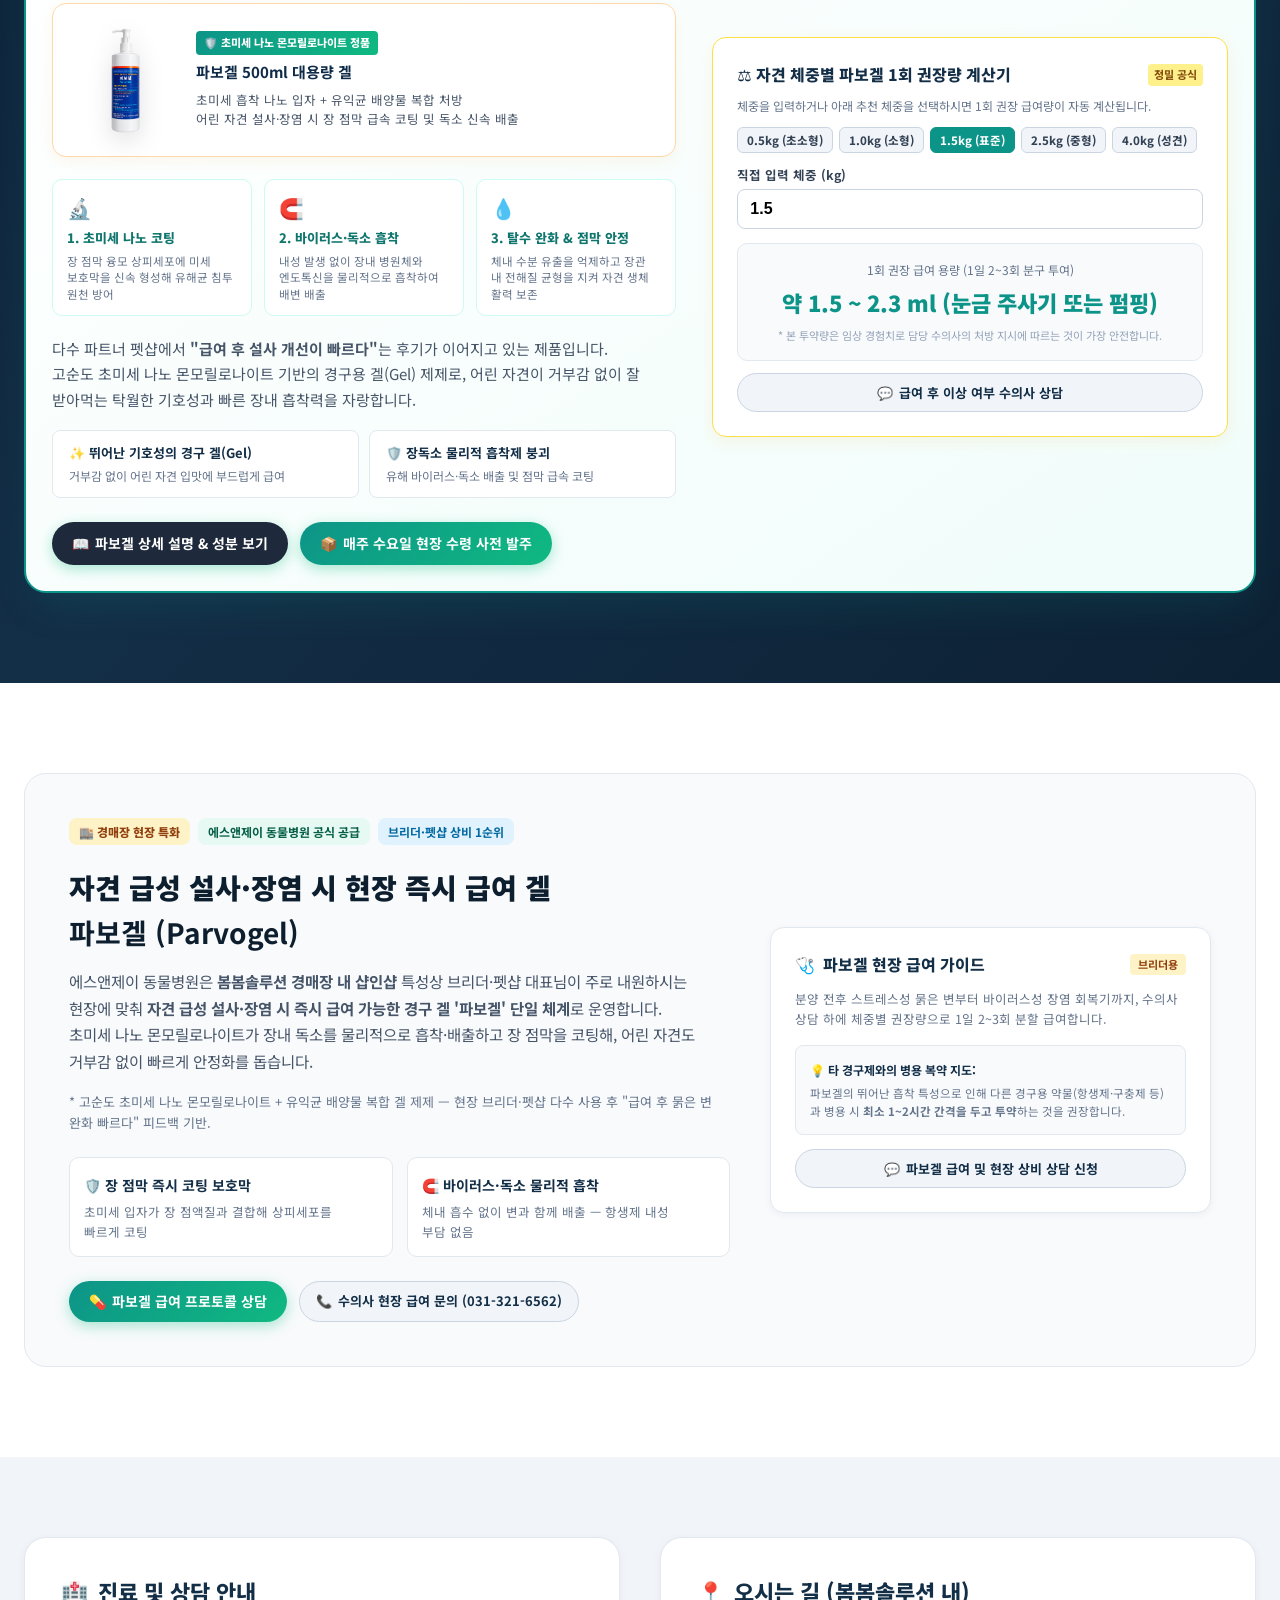
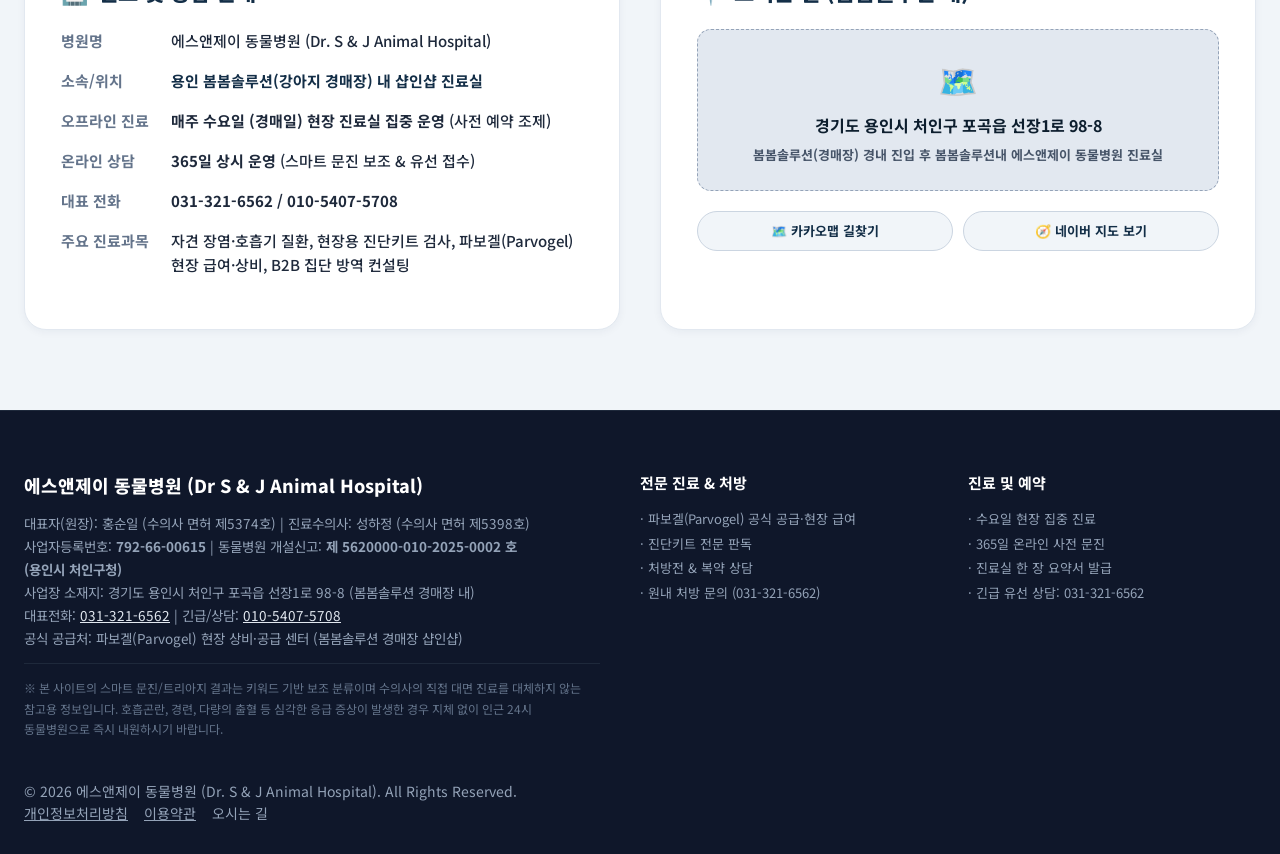
==== commit e20e1848: "feat: Orca 5-Agent Tournament Champion - VETAZE 3.0 step triage, Parvogel 500ml 3D showcase, B2B pac" ====
--- a/index.html
+++ b/index.html
@@ -118,6 +118,50 @@
     </nav>
   </header>
 
+  <!-- 공식 인허가 및 수의사 면허 실명 보증 바 (Trust Authority Bar) -->
+  <aside class="authority-bar" aria-label="병원 공식 인허가 정보">
+    <div class="authority-container">
+      <div class="authority-item">
+        <div class="authority-icon" aria-hidden="true">🏛️</div>
+        <div>
+          <span>용인시 처인구청 정식 인허가</span><br />
+          <strong>개설신고확인증 제 5620000-010-2025-0002 호</strong>
+        </div>
+      </div>
+      <div class="authority-item">
+        <div class="authority-icon" aria-hidden="true">🩺</div>
+        <div>
+          <span>대표 수의사 임상 진료</span><br />
+          <strong>홍순일 원장(면허 제5374호) · 성하정 수의사(제5398호)</strong>
+        </div>
+      </div>
+      <div class="authority-item">
+        <div class="authority-icon" aria-hidden="true">🏬</div>
+        <div>
+          <span>용인 봄봄솔루션 경매장 샵인샵</span><br />
+          <strong>매주 수요일 현장 진료실 &amp; 365일 비대면 문진</strong>
+        </div>
+      </div>
+      <div class="authority-item">
+        <div class="authority-icon" aria-hidden="true">🛡️</div>
+        <div>
+          <span>파보겔(Parvogel) 공식 공급처</span><br />
+          <strong>초미세 나노 몬모릴로나이트 500ml 정품 공급</strong>
+        </div>
+      </div>
+    </div>
+  </aside>
+
+  <!-- 이중 타겟 퀵 스위처 (일반 보호자 vs 경매장 파트너) -->
+  <div class="dual-nav-switcher" role="tablist" aria-label="이용 대상자 선택">
+    <button type="button" class="dual-tab-btn active" id="tabB2C" onclick="switchAudienceMode('b2c')" role="tab" aria-selected="true">
+      <span>🐾</span> 일반 보호자: 24시 스마트 사전 문진
+    </button>
+    <button type="button" class="dual-tab-btn" id="tabB2B" onclick="switchAudienceMode('b2b')" role="tab" aria-selected="false">
+      <span>🏬</span> 경매장 파트너: 수요일 현장 픽업 &amp; B2B
+    </button>
+  </div>
+
   <main id="main-content">
   <!-- 히어로 섹션 -->
   <section class="hero-section">
@@ -139,7 +183,7 @@
         <div class="hero-features-strip">
           <div class="hero-feature-item"><span>🚦</span> 4단계 응급도 판정 (Green ~ Red)</div>
           <div class="hero-feature-item"><span>🔬</span> 파보·코로나·브루셀라 진단키트 전문 상담</div>
-          <div class="hero-feature-item"><span>💊</span> 경매장 현장 1순위 <strong>파보겔(Parvogel)</strong> 상비·공급</div>
+          <div class="hero-feature-item"><span>💊</span> 경매장 현장 1순위 <strong>파보겔(Parvogel) 500ml</strong> 상비·공급</div>
         </div>
 
         <div class="hero-cta-group">
@@ -152,21 +196,63 @@
         </div>
       </div>
 
-      <!-- 인터랙티브 스마트 사전 문진 데모 위젯 (VETAZE형 AI 트리아지 2.0) -->
+      <!-- 인터랙티브 스마트 사전 문진 데모 위젯 (VETAZE형 AI 트리아지 3.0) -->
       <div class="hero-interactive-card" id="triage">
         <div class="card-header-badge">
           <div class="badge-live-pulse">
             <span class="pulse-dot"></span>
             <span>24시 스마트 수의 AI 트리아지 가동 중</span>
           </div>
-          <span style="font-size: 11px; color: #0d9488; font-weight: 700;">임상 데이터베이스 v2.4</span>
-        </div>
-
-        <label for="symptomText" style="display:block; font-size: 14px; font-weight: 700; color: var(--primary-800); margin-bottom: 8px;">
-          반려견의 현재 증상을 입력해 주세요:
+          <span style="font-size: 11px; color: #0d9488; font-weight: 700;">임상 데이터베이스 v3.0</span>
+        </div>
+
+        <!-- VETAZE 3.0 원터치 4단계 스텝 셀렉터 (터치 즉시 게이지 연동) -->
+        <div class="triage-steps-card">
+          <div class="step-header">
+            <span class="step-title"><span>🧬</span> 30초 원터치 퀵 체크 (터치 즉시 판정)</span>
+            <span style="font-size:10.5px; color:#64748b;">4개 항목 선택 시 자동 분석</span>
+          </div>
+          
+          <!-- 스텝 1: 월령 -->
+          <div style="font-size:11px; font-weight:700; color:#475569; margin-bottom:4px;">1. 자견 월령 (생후)</div>
+          <div class="step-selector-row" id="stepAgeRow">
+            <button type="button" class="step-btn selected" onclick="selectTriageStep('age', 'puppy', this)">~2개월 (신생/고위험)</button>
+            <button type="button" class="step-btn" onclick="selectTriageStep('age', 'junior', this)">3~5개월 (면역형성)</button>
+            <button type="button" class="step-btn" onclick="selectTriageStep('age', 'adult', this)">6개월 이상 (자견/성견)</button>
+          </div>
+
+          <!-- 스텝 2: 배변 상태 -->
+          <div style="font-size:11px; font-weight:700; color:#475569; margin-bottom:4px;">2. 배변 상태</div>
+          <div class="step-selector-row" id="stepStoolRow">
+            <button type="button" class="step-btn" onclick="selectTriageStep('stool', 'normal', this)">정상변</button>
+            <button type="button" class="step-btn selected" onclick="selectTriageStep('stool', 'soft', this)">묽은변 (연변)</button>
+            <button type="button" class="step-btn" onclick="selectTriageStep('stool', 'diarrhea', this)">점액·물설사</button>
+            <button type="button" class="step-btn" onclick="selectTriageStep('stool', 'bloody', this)">🚨 혈변(비린내)</button>
+          </div>
+
+          <!-- 스텝 3: 구토 양상 -->
+          <div style="font-size:11px; font-weight:700; color:#475569; margin-bottom:4px;">3. 구토 횟수 및 양상</div>
+          <div class="step-selector-row" id="stepVomitRow">
+            <button type="button" class="step-btn" onclick="selectTriageStep('vomit', 'none', this)">구토 없음</button>
+            <button type="button" class="step-btn selected" onclick="selectTriageStep('vomit', 'yellow1', this)">1회 노란토</button>
+            <button type="button" class="step-btn" onclick="selectTriageStep('vomit', 'repeat', this)">2회 이상 반복</button>
+            <button type="button" class="step-btn" onclick="selectTriageStep('vomit', 'foam_blood', this)">🚨 거품/혈성 구토</button>
+          </div>
+
+          <!-- 스텝 4: 전신 활력 -->
+          <div style="font-size:11px; font-weight:700; color:#475569; margin-bottom:4px;">4. 전신 활력도</div>
+          <div class="step-selector-row" id="stepVitalRow">
+            <button type="button" class="step-btn selected" onclick="selectTriageStep('vital', 'normal', this)">평소와 비슷함</button>
+            <button type="button" class="step-btn" onclick="selectTriageStep('vital', 'lethargic', this)">기운 없고 밥 안 먹음</button>
+            <button type="button" class="step-btn" onclick="selectTriageStep('vital', 'collapse', this)">🚨 축 처짐 / 저체온</button>
+          </div>
+        </div>
+
+        <label for="symptomText" style="display:block; font-size: 13.5px; font-weight: 700; color: var(--primary-800); margin-bottom: 6px;">
+          자세한 증상 추가 입력 (자유 서술):
         </label>
-        <textarea id="symptomText" class="triage-input-box" placeholder="예: 생후 2개월 말티즈가 새벽부터 노란 물토를 2번 하고 밥을 전혀 안 먹어요. 설사도 조금 묽게 봅니다." maxlength="500" aria-describedby="triageHelp" rows="4"></textarea>
-        <div id="triageHelp" style="font-size:11px; color:#64748b; margin-top:6px;">500자 이내 · Enter(⌘+Enter)로 빠르게 판정 · 개인정보 미입력 권장</div>
+        <textarea id="symptomText" class="triage-input-box" placeholder="예: 생후 2개월 말티즈가 새벽부터 노란 물토를 2번 하고 밥을 전혀 안 먹어요. 설사도 조금 묽게 봅니다." maxlength="500" aria-describedby="triageHelp" rows="3"></textarea>
+        <div id="triageHelp" style="font-size:11px; color:#64748b; margin-top:4px;">500자 이내 · Enter(⌘+Enter)로 빠르게 판정 · 개인정보 미입력 권장</div>
 
         <div class="quick-chips-area" role="group" aria-label="증상 빠른 선택">
           <button type="button" class="quick-chip" onclick="applyChip('새벽에 노란 거품토를 2회 하고 식욕이 떨어졌어요.')">🤮 노란 구토 2회</button>
@@ -360,8 +446,64 @@
         </div>
       </div>
 
+      <!-- [ORCA B2B FAST PRESET] 수요일 경매장 현장 픽업 추천 패키지 3종 -->
+      <div style="margin-top: 28px;">
+        <div style="display:flex; justify-content:space-between; align-items:flex-end; margin-bottom:12px;">
+          <div>
+            <h3 style="font-size:18px; font-weight:800; color:#ffffff;">📦 수요일 경매 픽업 베스트 패키지 (원클릭 자동 담기)</h3>
+            <p style="font-size:12.5px; color:#94a3b8; margin:2px 0 0 0;">바쁜 경매일 현장 대기 없이 바로 픽업할 수 있도록 가장 많이 찾는 조합으로 구성했습니다.</p>
+          </div>
+          <span style="font-size:11px; background:rgba(16,185,129,0.2); color:#6ee7b7; padding:3px 8px; border-radius:4px; font-weight:700;">대기시간 0초</span>
+        </div>
+
+        <div class="b2b-package-presets">
+          <!-- 패키지 A -->
+          <div class="package-preset-card" onclick="selectPresetPackage('packageA')">
+            <div>
+              <div style="font-size:11px; color:#0d9488; font-weight:800;">PACK A · 분양 초기 안심</div>
+              <div class="pkg-title">신생 자견 입고 안심 팩</div>
+              <div class="pkg-items">
+                · <strong>파보겔 500ml</strong> 2개<br />
+                · <strong>파보(CPV) 단독키트</strong> 1박스 (10T)<br />
+                · <strong>코로나(CCV) 단독키트</strong> 1박스 (10T)
+              </div>
+            </div>
+            <button type="button" class="pkg-action-btn">⚡ 이 구성으로 1초 발주 예약</button>
+          </div>
+
+          <!-- 패키지 B (추천) -->
+          <div class="package-preset-card" style="border-color:#f59e0b; background:#fffdfa;" onclick="selectPresetPackage('packageB')">
+            <span class="package-badge-rec">⭐ 현장 최다 발주</span>
+            <div>
+              <div style="font-size:11px; color:#d97706; font-weight:800;">PACK B · 경매 필수</div>
+              <div class="pkg-title">경매 낙찰 즉시 처치 팩</div>
+              <div class="pkg-items">
+                · <strong>파보겔 500ml</strong> 3개<br />
+                · <strong>파보+코로나 콤보키트</strong> 2박스 (20T)<br />
+                · 원내 진료 연계 상담 우선권
+              </div>
+            </div>
+            <button type="button" class="pkg-action-btn" style="background:#f59e0b; color:#fff; border-color:#f59e0b;">⚡ 이 구성으로 1초 발주 예약</button>
+          </div>
+
+          <!-- 패키지 C -->
+          <div class="package-preset-card" onclick="selectPresetPackage('packageC')">
+            <div>
+              <div style="font-size:11px; color:#6366f1; font-weight:800;">PACK C · 켄넬 상시 방역</div>
+              <div class="pkg-title">대규모 켄넬 상비 번들</div>
+              <div class="pkg-items">
+                · <strong>파보겔 500ml</strong> 5개<br />
+                · <strong>파보+코로나 콤보키트</strong> 3박스 (30T)<br />
+                · <strong>브루셀라 진단키트</strong> 2박스 (20T)
+              </div>
+            </div>
+            <button type="button" class="pkg-action-btn">⚡ 이 구성으로 1초 발주 예약</button>
+          </div>
+        </div>
+      </div>
+
       <!-- 파보겔 소개 & 실시간 체중별 1회 권장량 계산기 (고화질 정품 쇼케이스) -->
-      <div class="parvogel-highlight-section" id="parvogel-care">
+      <div class="parvogel-highlight-section parvogel-hyper-card" id="parvogel-care">
         <div>
           <div style="display:flex; gap:8px; margin-bottom:14px; flex-wrap:wrap;">
             <span style="font-size:11px; background:#fee2e2; color:#b91c1c; padding:3px 8px; border-radius:4px; font-weight:800;">파트너 호평 제품</span>
@@ -384,6 +526,25 @@
                 초미세 흡착 나노 입자 + 유익균 배양물 복합 처방<br />
                 어린 자견 설사·장염 시 장 점막 급속 코팅 및 독소 신속 배출
               </p>
+            </div>
+          </div>
+
+          <!-- [ORCA UPGRADE] 나노 몬모릴로나이트 3대 작용 기전 시각 다이어그램 -->
+          <div class="parvogel-mechanism-grid">
+            <div class="mechanism-card">
+              <span class="mechanism-icon">🔬</span>
+              <strong>1. 초미세 나노 코팅</strong>
+              <p>장 점막 융모 상피세포에 미세 보호막을 신속 형성해 유해균 침투 원천 방어</p>
+            </div>
+            <div class="mechanism-card">
+              <span class="mechanism-icon">🧲</span>
+              <strong>2. 바이러스·독소 흡착</strong>
+              <p>내성 발생 없이 장내 병원체와 엔도톡신을 물리적으로 흡착하여 배변 배출</p>
+            </div>
+            <div class="mechanism-card">
+              <span class="mechanism-icon">💧</span>
+              <strong>3. 탈수 완화 &amp; 점막 안정</strong>
+              <p>체내 수분 유출을 억제하고 장관 내 전해질 균형을 지켜 자견 생체 활력 보존</p>
             </div>
           </div>
 
@@ -703,9 +864,35 @@
             </tr>
           </table>
 
-          <div style="font-size:11px; font-weight:800; color:#475569; margin-bottom:3px;">주요 증상 및 경과 기록:</div>
-          <div class="chart-symptom-box" id="chartSymptoms">
-            새벽 4시경 노란 거품토 2회, 오전 사료 전량 거부, 배에서 꾸르륵 소리 남.
+          <!-- 임상 SOAP 구조화 차트 -->
+          <div class="soap-section">
+            <div class="soap-head"><span>[S]</span> 보호자 주호소 (Subjective)</div>
+            <div class="soap-body" id="chartSymptoms">
+              새벽 4시경 노란 거품토 2회, 오전 사료 전량 거부, 배에서 꾸르륵 소리 남.
+            </div>
+          </div>
+
+          <div class="soap-section">
+            <div class="soap-head"><span>[O]</span> 트리아지 객관 지표 (Objective)</div>
+            <div class="soap-body" id="chartObjective" style="font-size:12px; color:#475569;">
+              · 연령: 생후 ~2개월 (고위험군) | 배변: 묽은변(연변) | 구토: 1회 노란토 | 활력: 정상
+            </div>
+          </div>
+
+          <div class="soap-section">
+            <div class="soap-head"><span>[A]</span> 수의 임상 평가 (Assessment)</div>
+            <div class="soap-body" id="chartAssessment" style="color:#c2410c; font-weight:700;">
+              급성 소화기 감염증 또는 식이성 장염 의심 (자견 탈수 및 저혈당 발생 주의)
+            </div>
+          </div>
+
+          <div class="soap-section">
+            <div class="soap-head"><span>[P]</span> 권장 처치 및 계획 (Plan)</div>
+            <div class="soap-body" id="chartPlan" style="color:#0f766e; font-weight:700;">
+              · CPV/CCV 신속진단키트 검사 병행<br />
+              · 파보겔(Parvogel) 500ml 장점막 흡착 겔 투약 (1~2시간 타약제 시차 분리)<br />
+              · 미온수 소량 축이기 및 보온 유지
+            </div>
           </div>
 
           <div style="font-size:11px; font-weight:800; color:#0d9488; margin-bottom:3px;">보호자 핵심 질의사항:</div>
@@ -856,11 +1043,18 @@
           </div>
         </div>
 
+        <!-- 모달 내 추천 패키지 퀵 버튼 -->
+        <div style="display:flex; gap:6px; margin-bottom:12px; flex-wrap:wrap;">
+          <button type="button" class="btn-call" style="font-size:11.5px; padding:5px 9px;" onclick="selectPresetPackage('packageA')">📦 팩A (신생자견)</button>
+          <button type="button" class="btn-call" style="font-size:11.5px; padding:5px 9px; background:#fef3c7; color:#b45309; border-color:#fde68a;" onclick="selectPresetPackage('packageB')">⭐ 팩B (경매처치)</button>
+          <button type="button" class="btn-call" style="font-size:11.5px; padding:5px 9px;" onclick="selectPresetPackage('packageC')">🛡️ 팩C (켄넬번들)</button>
+        </div>
+
         <div style="background: #f8fafc; padding: 14px; border-radius: 10px; border: 1px solid #e2e8f0; margin-bottom: 14px;">
           <strong style="display:block; font-size: 13px; color: var(--primary-800); margin-bottom: 8px;">필요 품목 및 수량 체크:</strong>
           
           <div style="display:flex; justify-content:space-between; align-items:center; margin-bottom: 8px; font-size: 13px;">
-            <label><input type="checkbox" id="itemParvogel" checked /> ⚡ <strong>파보겔</strong> 대용량 겔</label>
+            <label><input type="checkbox" id="itemParvogel" checked /> ⚡ <strong>파보겔 500ml</strong> 대용량 겔</label>
             <input type="number" id="qtyParvogel" value="2" min="1" max="100" style="width: 70px; padding: 4px 8px; border: 1px solid #cbd5e1; border-radius: 6px; text-align: center;" /> 개
           </div>
 
--- a/style.css
+++ b/style.css
@@ -1443,6 +1443,309 @@
     .mobile-bottom-bar .btn-m-bar { min-height: 44px; }
     .btn-call:focus-visible, .btn-primary:focus-visible { outline-offset: 3px; }
 
+    /* ==========================================================================
+       [ORCA CHAMPION UPGRADE] 에스앤제이 2026 하이엔드 메디컬 테크 UI & 인터랙션
+       ========================================================================== */
+
+    /* 1. 이중 타겟 퀵 스위처 (일반 보호자 문진 vs 경매장 B2B 픽업) */
+    .dual-nav-switcher {
+      display: flex;
+      justify-content: center;
+      gap: 10px;
+      margin: 16px auto 0;
+      max-width: 660px;
+      padding: 5px;
+      background: rgba(255, 255, 255, 0.9);
+      backdrop-filter: blur(12px);
+      border: 1px solid rgba(203, 213, 225, 0.8);
+      border-radius: var(--radius-full);
+      box-shadow: 0 4px 18px rgba(19, 46, 71, 0.07);
+    }
+    .dual-tab-btn {
+      flex: 1;
+      padding: 9px 16px;
+      border-radius: var(--radius-full);
+      font-size: 13.5px;
+      font-weight: 800;
+      color: #64748b;
+      display: flex;
+      align-items: center;
+      justify-content: center;
+      gap: 8px;
+      transition: all 0.25s cubic-bezier(0.4, 0, 0.2, 1);
+      cursor: pointer;
+    }
+    .dual-tab-btn.active {
+      background: linear-gradient(135deg, #132e47, #1a3f61);
+      color: #ffffff;
+      box-shadow: 0 4px 14px rgba(19, 46, 71, 0.25);
+    }
+    .dual-tab-btn:hover:not(.active) {
+      background: #f1f5f9;
+      color: #1e293b;
+    }
+
+    /* 2. 공식 인허가 & 수의사 실명 보증 띠 (Authority Trust Bar) */
+    .authority-bar {
+      background: #ffffff;
+      border-top: 1px solid var(--border-color);
+      border-bottom: 1px solid var(--border-color);
+      padding: 14px 24px;
+      box-shadow: 0 2px 10px rgba(15, 23, 42, 0.03);
+    }
+    .authority-container {
+      max-width: 1240px;
+      margin: 0 auto;
+      display: flex;
+      align-items: center;
+      justify-content: space-between;
+      flex-wrap: wrap;
+      gap: 16px;
+    }
+    .authority-item {
+      display: flex;
+      align-items: center;
+      gap: 10px;
+      font-size: 13px;
+      color: #334155;
+    }
+    .authority-icon {
+      width: 32px;
+      height: 32px;
+      border-radius: 8px;
+      display: flex;
+      align-items: center;
+      justify-content: center;
+      font-size: 16px;
+      background: #f0fdf4;
+      border: 1px solid #bbf7d0;
+      color: #16a34a;
+    }
+    .authority-item strong {
+      color: #0f172a;
+      font-weight: 800;
+    }
+
+    /* 3. VETAZE 3.0 인터랙티브 스텝 셀렉터 */
+    .triage-steps-card {
+      background: #ffffff;
+      border-radius: var(--radius-md);
+      border: 1px solid #e2e8f0;
+      padding: 14px;
+      margin-top: 12px;
+      margin-bottom: 12px;
+    }
+    .step-header {
+      display: flex;
+      align-items: center;
+      justify-content: space-between;
+      margin-bottom: 8px;
+    }
+    .step-title {
+      font-size: 12.5px;
+      font-weight: 800;
+      color: var(--primary-800);
+      display: flex;
+      align-items: center;
+      gap: 6px;
+    }
+    .step-selector-row {
+      display: flex;
+      gap: 6px;
+      flex-wrap: wrap;
+      margin-bottom: 10px;
+    }
+    .step-btn {
+      flex: 1;
+      min-width: 80px;
+      padding: 7px 10px;
+      background: #f8fafc;
+      border: 1px solid #cbd5e1;
+      border-radius: 8px;
+      font-size: 11.5px;
+      font-weight: 700;
+      color: #475569;
+      text-align: center;
+      cursor: pointer;
+      transition: all 0.2s;
+    }
+    .step-btn:hover {
+      background: #f1f5f9;
+      border-color: #94a3b8;
+    }
+    .step-btn.selected {
+      background: #0d9488;
+      border-color: #0d9488;
+      color: #ffffff;
+      box-shadow: 0 2px 8px rgba(13, 148, 136, 0.3);
+    }
+    .step-btn.danger-selected {
+      background: #ef4444;
+      border-color: #ef4444;
+      color: #ffffff;
+      box-shadow: 0 2px 8px rgba(239, 68, 68, 0.3);
+    }
+
+    /* 4. 파보겔 500ml 3D 인터랙티브 쇼케이스 & 나노 메커니즘 */
+    .parvogel-hyper-card {
+      background: linear-gradient(145deg, #ffffff 0%, #f0fdfa 100%);
+      border: 2px solid #0d9488;
+      border-radius: var(--radius-lg);
+      padding: 26px;
+      box-shadow: 0 20px 40px -10px rgba(13, 148, 136, 0.16);
+      position: relative;
+      overflow: hidden;
+      transition: transform 0.3s ease, box-shadow 0.3s ease;
+    }
+    .parvogel-hyper-card:hover {
+      transform: translateY(-4px);
+      box-shadow: 0 25px 50px -10px rgba(13, 148, 136, 0.22);
+    }
+    .parvogel-hyper-card::before {
+      content: "";
+      position: absolute;
+      top: -60px;
+      right: -60px;
+      width: 160px;
+      height: 160px;
+      background: radial-gradient(circle, rgba(16, 185, 129, 0.18) 0%, transparent 70%);
+      border-radius: 50%;
+      pointer-events: none;
+    }
+    .parvogel-mechanism-grid {
+      display: grid;
+      grid-template-columns: repeat(3, 1fr);
+      gap: 12px;
+      margin-top: 18px;
+      margin-bottom: 20px;
+    }
+    .mechanism-card {
+      background: #ffffff;
+      border: 1px solid #ccfbf1;
+      border-radius: 10px;
+      padding: 12px 14px;
+      display: flex;
+      flex-direction: column;
+      gap: 4px;
+    }
+    .mechanism-icon {
+      font-size: 20px;
+    }
+    .mechanism-card strong {
+      font-size: 13px;
+      color: #0f766e;
+      font-weight: 800;
+    }
+    .mechanism-card p {
+      font-size: 11.5px;
+      color: #64748b;
+      line-height: 1.45;
+      margin: 0;
+    }
+
+    /* 5. B2B 수요일 픽업 패키지 프리셋 */
+    .b2b-package-presets {
+      display: grid;
+      grid-template-columns: repeat(3, 1fr);
+      gap: 14px;
+      margin-top: 20px;
+      margin-bottom: 24px;
+    }
+    .package-preset-card {
+      background: #ffffff;
+      border: 1.5px solid #cbd5e1;
+      border-radius: 12px;
+      padding: 16px;
+      display: flex;
+      flex-direction: column;
+      justify-content: space-between;
+      transition: all 0.2s;
+      cursor: pointer;
+      position: relative;
+    }
+    .package-preset-card:hover {
+      border-color: #0d9488;
+      box-shadow: 0 8px 20px rgba(13, 148, 136, 0.12);
+      transform: translateY(-2px);
+    }
+    .package-badge-rec {
+      position: absolute;
+      top: -10px;
+      right: 12px;
+      background: linear-gradient(135deg, #f59e0b, #d97706);
+      color: #ffffff;
+      font-size: 10.5px;
+      font-weight: 800;
+      padding: 2px 8px;
+      border-radius: var(--radius-full);
+      box-shadow: 0 2px 6px rgba(217, 119, 6, 0.3);
+    }
+    .pkg-title {
+      font-size: 14.5px;
+      font-weight: 800;
+      color: #0f172a;
+      margin-bottom: 4px;
+    }
+    .pkg-items {
+      font-size: 12px;
+      color: #475569;
+      line-height: 1.5;
+      margin-bottom: 12px;
+    }
+    .pkg-action-btn {
+      width: 100%;
+      padding: 8px 12px;
+      background: #f1f5f9;
+      border: 1px solid #cbd5e1;
+      border-radius: 8px;
+      font-size: 12px;
+      font-weight: 800;
+      color: #1e293b;
+      transition: all 0.2s;
+    }
+    .package-preset-card:hover .pkg-action-btn {
+      background: #0d9488;
+      color: #ffffff;
+      border-color: #0d9488;
+    }
+
+    /* 6. A4 진료실 SOAP 차트 전용 스타일 (웹 뷰어 & 인쇄) */
+    .soap-section {
+      margin-bottom: 10px;
+      border: 1px solid #e2e8f0;
+      border-radius: 8px;
+      overflow: hidden;
+    }
+    .soap-head {
+      background: #f8fafc;
+      padding: 6px 12px;
+      font-size: 11.5px;
+      font-weight: 800;
+      color: #334155;
+      display: flex;
+      align-items: center;
+      gap: 6px;
+      border-bottom: 1px solid #e2e8f0;
+    }
+    .soap-body {
+      padding: 8px 12px;
+      font-size: 12.5px;
+      line-height: 1.55;
+      color: #1e293b;
+      background: #ffffff;
+    }
+
+    @media (max-width: 860px) {
+      .parvogel-mechanism-grid,
+      .b2b-package-presets {
+        grid-template-columns: 1fr;
+      }
+      .authority-container {
+        flex-direction: column;
+        align-items: flex-start;
+      }
+    }
+
     /* 인쇄 전용 스타일: 요약서 인쇄 시 전체 웹사이트를 숨기고 요약서 1장만 깔끔하게 출력 */
     @media print {
       @page {
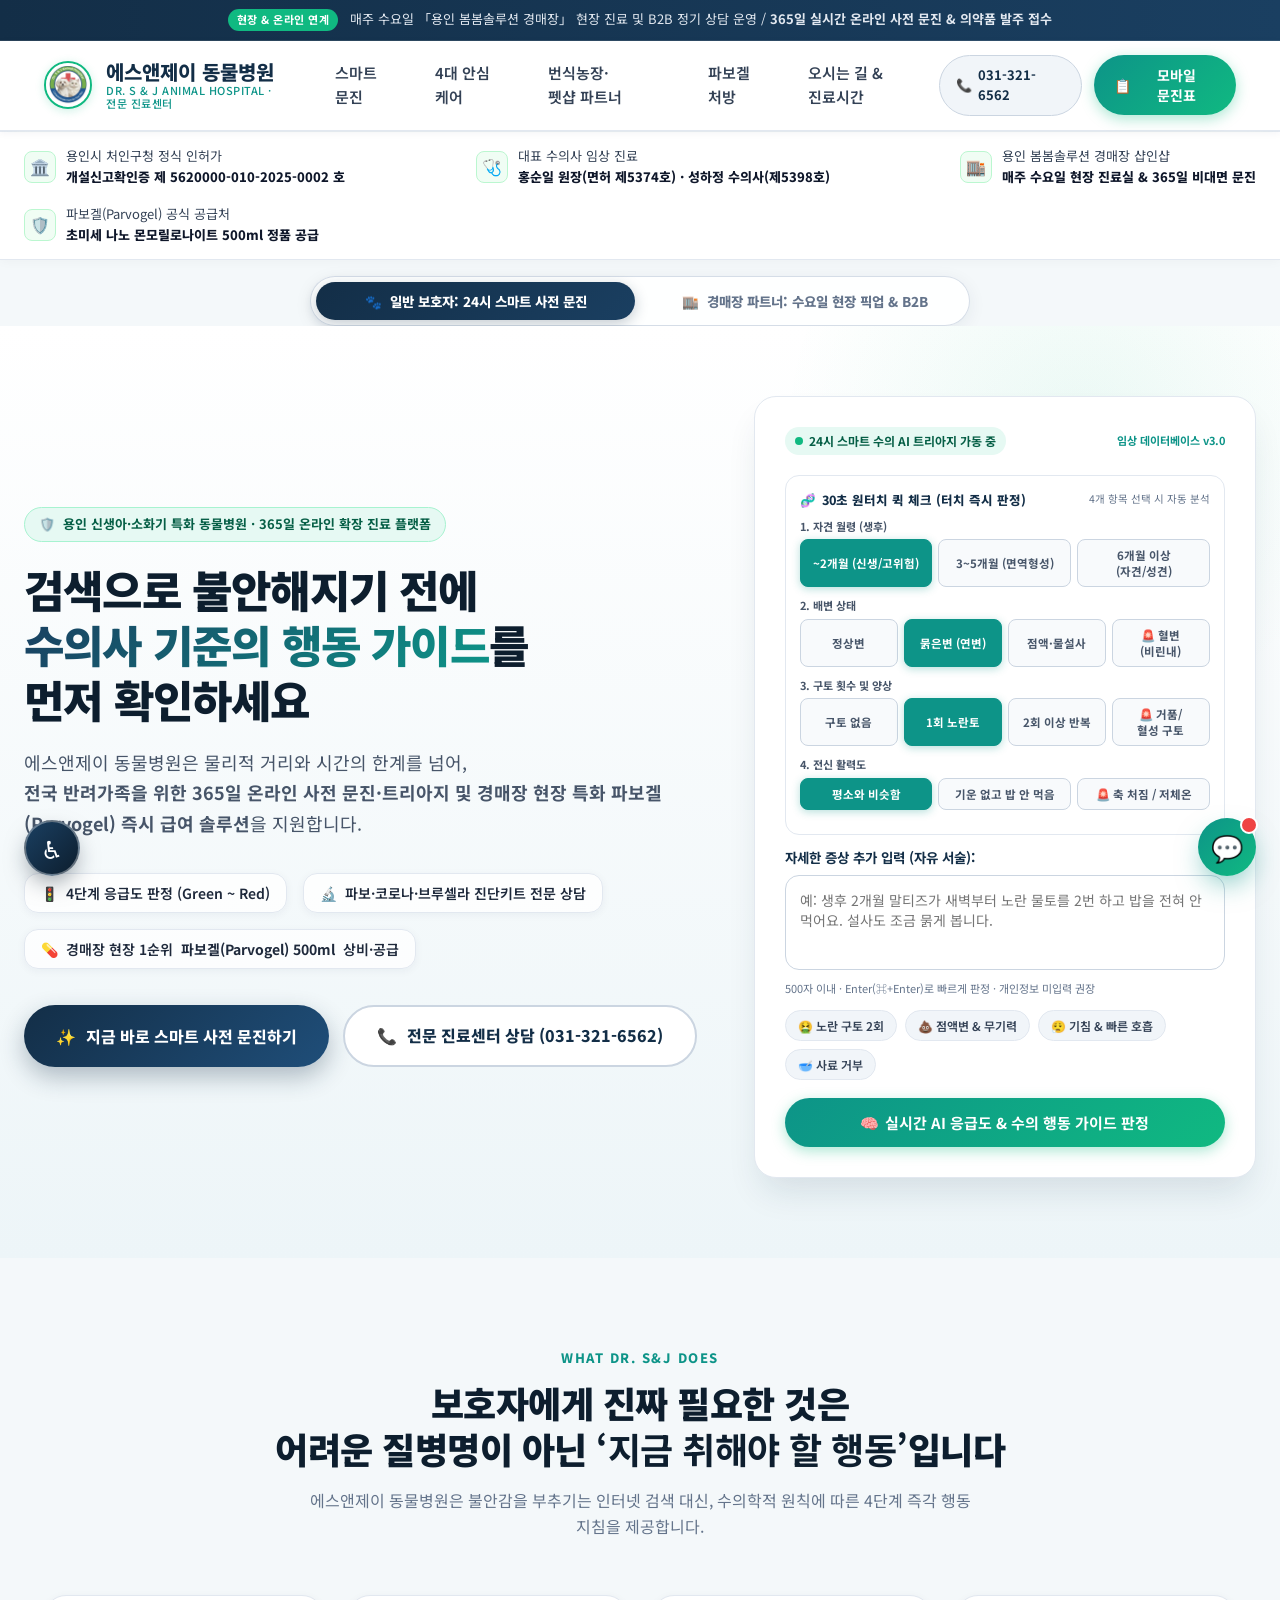
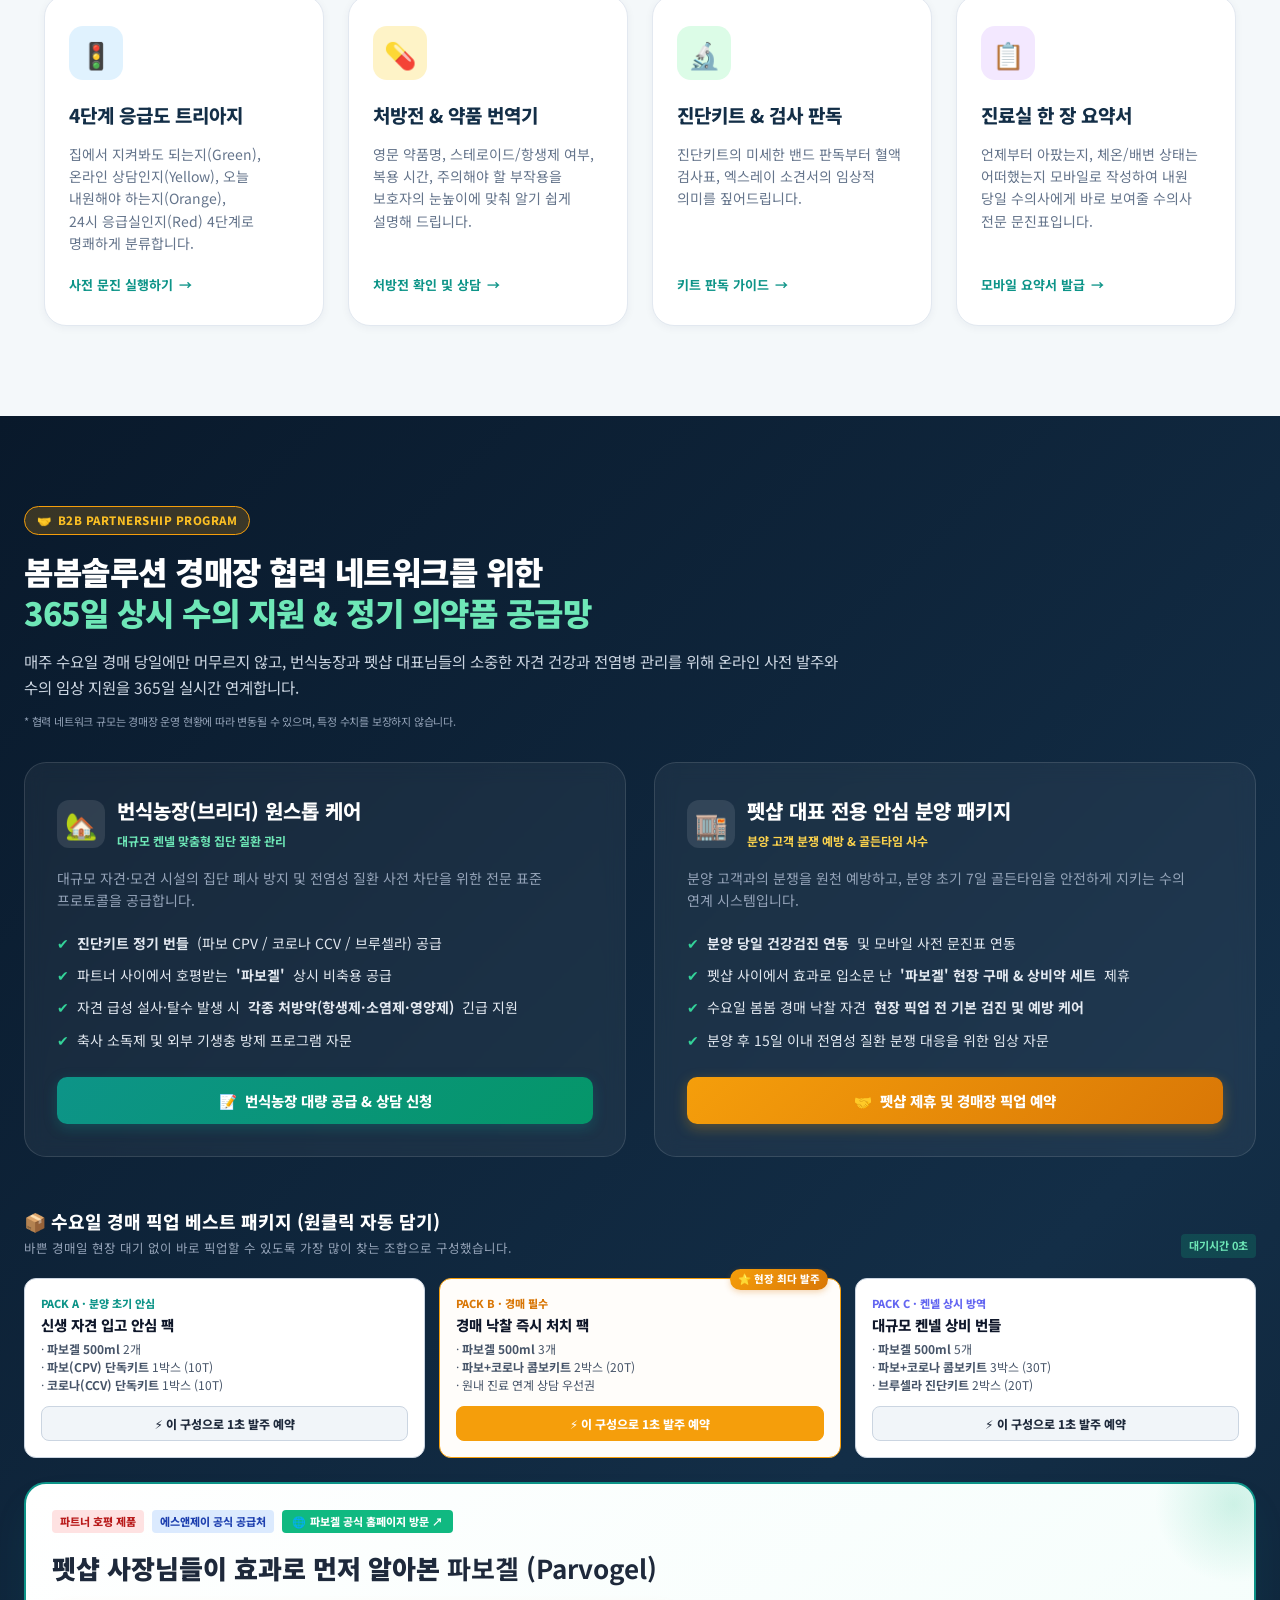
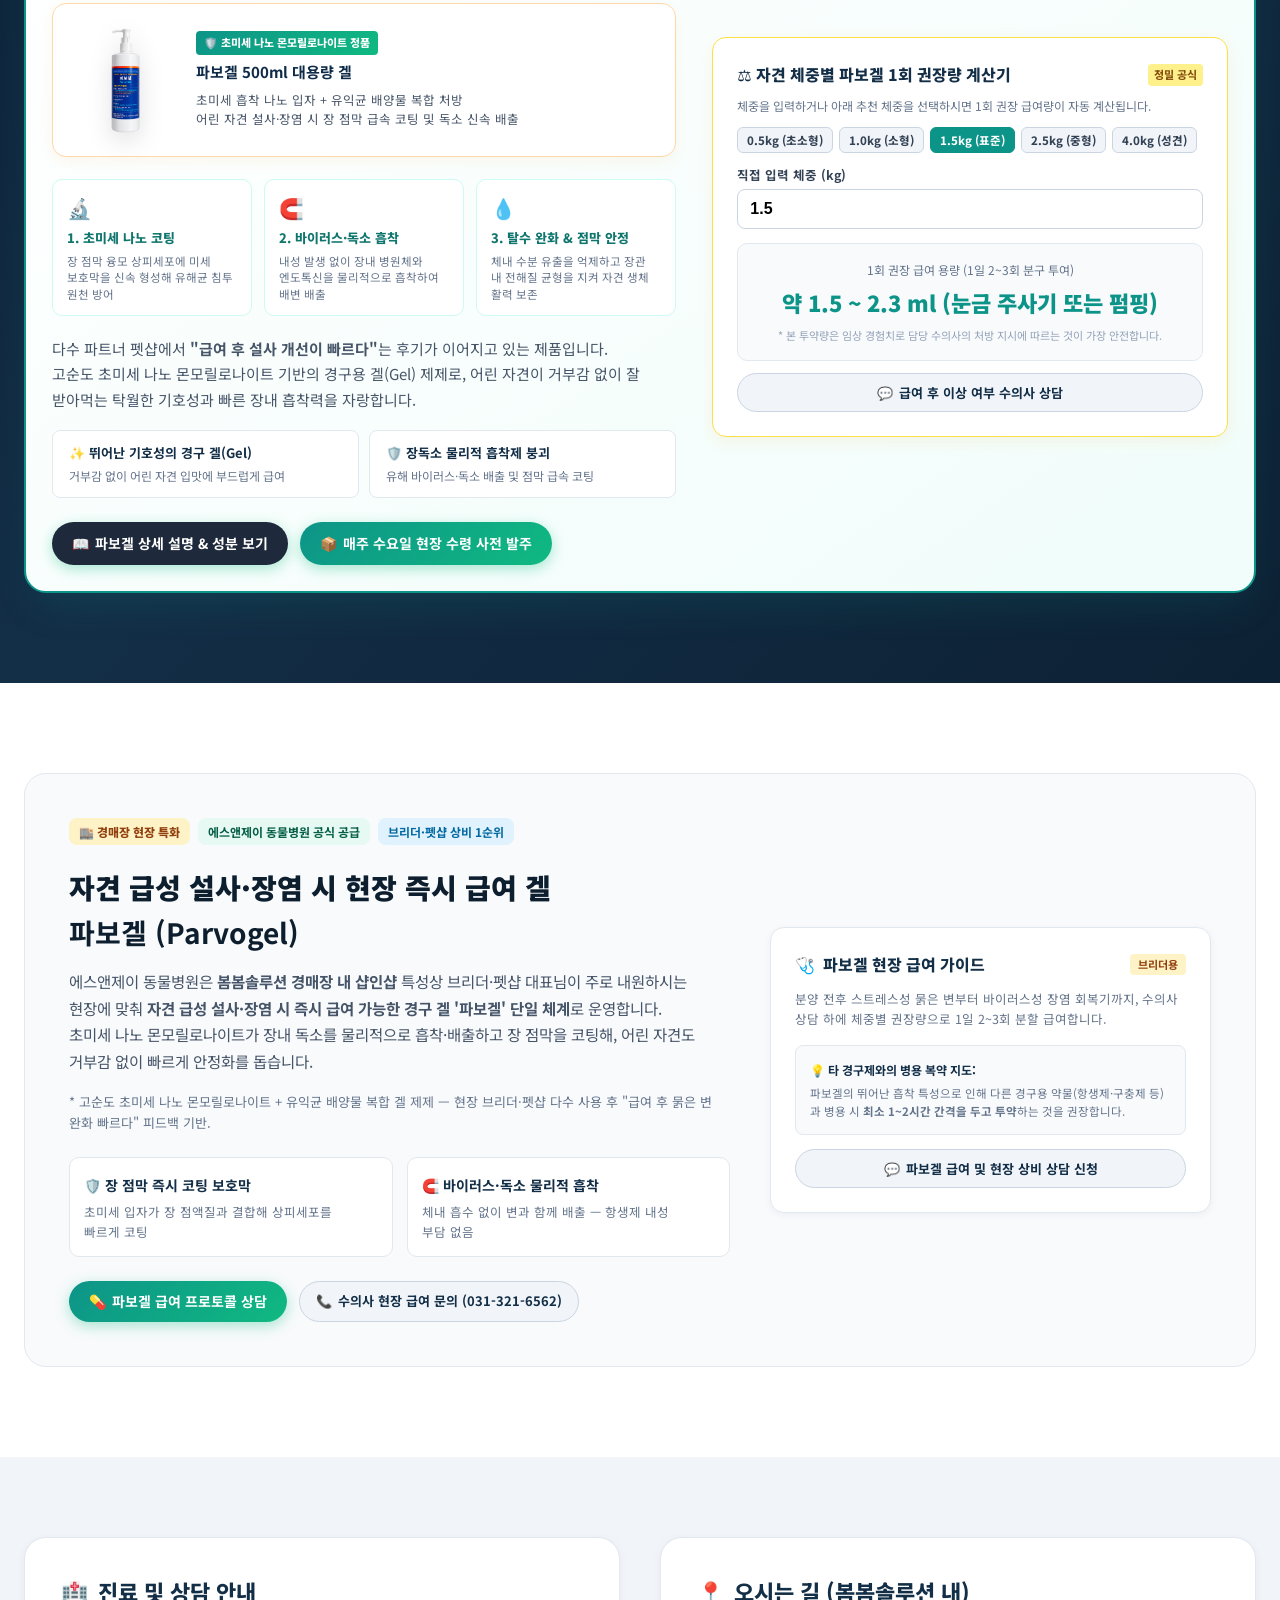
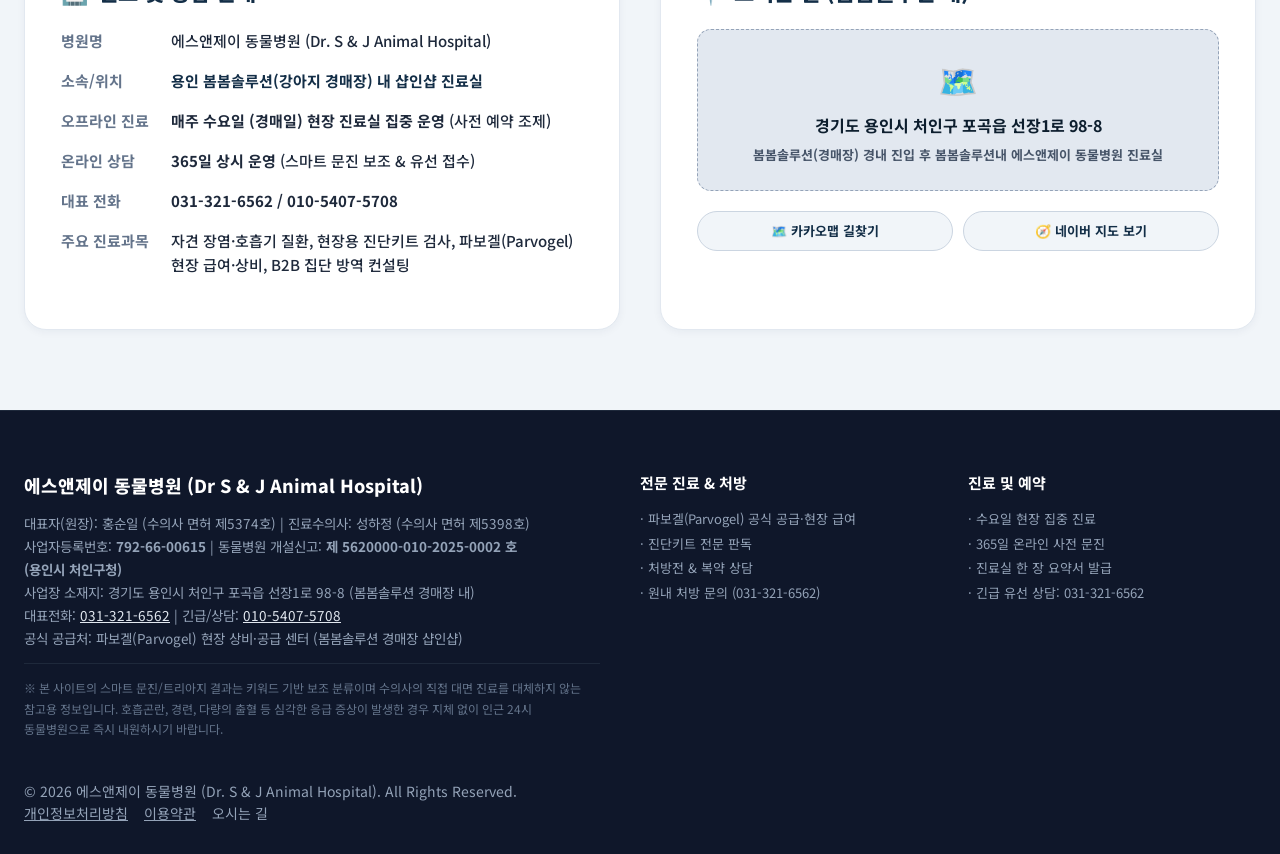
==== commit 6328d8f2: "feat(accessibility,chat): add disability accessibility toolbar & FAQ chatbot widget" ====
--- a/index.html
+++ b/index.html
@@ -65,6 +65,7 @@
   <link href="https://fonts.googleapis.com/css2?family=Noto+Sans+KR:wght@400;700;800&display=swap" rel="stylesheet" />
 
   <link rel="stylesheet" href="./style.css" />
+  <link rel="stylesheet" href="./widgets.css" />
 </head>
 <body>
   <a href="#main-content" class="skip-link">본문 바로가기</a>
@@ -1185,6 +1186,60 @@
       </button>
     </div>
   </div>
+  <!-- ===== 장애인 접근 편의 제공 (웹접근성 도구) ===== -->
+  <button type="button" id="accFab" class="acc-fab" aria-label="장애인 접근 편의 도구 열기" aria-expanded="false" aria-controls="accPanel" title="장애인 접근 편의 제공 (접근성 도구)">
+    <span aria-hidden="true">♿</span>
+  </button>
+  <div id="accPanel" class="acc-panel" role="region" aria-label="장애인 접근 편의 도구" hidden>
+    <div class="acc-panel-head">
+      <span><span aria-hidden="true">♿</span> 장애인 접근 편의</span>
+      <button type="button" class="acc-close" data-acc-close aria-label="접근성 도구 닫기">&times;</button>
+    </div>
+    <div class="acc-grid">
+      <button type="button" class="acc-btn" data-acc="text-up" aria-label="글자 크게"><span class="acc-ico" aria-hidden="true">가+</span>글자 크게</button>
+      <button type="button" class="acc-btn" data-acc="text-down" aria-label="글자 작게"><span class="acc-ico" aria-hidden="true">가−</span>글자 작게</button>
+      <button type="button" class="acc-btn" data-acc="text-reset" aria-label="글자 크기 초기화"><span class="acc-ico" aria-hidden="true">1x</span>크기 초기화</button>
+      <button type="button" class="acc-btn" data-acc="contrast" aria-pressed="false"><span class="acc-ico" aria-hidden="true">◐</span>고대비</button>
+      <button type="button" class="acc-btn" data-acc="invert" aria-pressed="false"><span class="acc-ico" aria-hidden="true">◑</span>색 반전</button>
+      <button type="button" class="acc-btn" data-acc="gray" aria-pressed="false"><span class="acc-ico" aria-hidden="true">⚫</span>흑백</button>
+      <button type="button" class="acc-btn" data-acc="cursor" aria-pressed="false"><span class="acc-ico" aria-hidden="true">🖱</span>큰 커서</button>
+      <button type="button" class="acc-btn" data-acc="letter" aria-pressed="false"><span class="acc-ico" aria-hidden="true">A A</span>글자 간격</button>
+      <button type="button" class="acc-btn" data-acc="line" aria-pressed="false"><span class="acc-ico" aria-hidden="true">☰</span>줄 간격</button>
+      <button type="button" class="acc-btn" data-acc="tts" aria-pressed="false"><span class="acc-ico" aria-hidden="true">🔊</span>읽어주기</button>
+      <button type="button" class="acc-btn" data-acc="guide" aria-pressed="false"><span class="acc-ico" aria-hidden="true">▂</span>줄 가이드</button>
+      <button type="button" class="acc-btn acc-btn-reset" data-acc="reset-all" aria-label="접근 편의 전체 초기화"><span class="acc-ico" aria-hidden="true">↺</span>전체 초기화</button>
+    </div>
+    <p class="acc-tip">편의 설정은 이 브라우저에 자동 저장되며, 여러 기능을 동시에 조합할 수 있습니다.</p>
+    <div class="acc-tts-state" id="accTtsState" hidden>
+      <span class="acc-dot" aria-hidden="true"></span>
+      <span id="accTtsText">읽는 중…</span>
+      <button type="button" id="accPauseBtn">일시정지</button>
+      <button type="button" id="accStopBtn">정지</button>
+    </div>
+  </div>
+  <div id="accGuide" class="acc-guide" role="presentation" aria-hidden="true" hidden></div>
+
+  <!-- ===== FAQ 자동응답 챗봇 ===== -->
+  <button type="button" id="chatFab" class="chat-fab" aria-label="문의 챗봇(자주 묻는 질문) 열기" aria-expanded="false" aria-controls="chatPanel" aria-haspopup="dialog">
+    <span aria-hidden="true">💬</span>
+  </button>
+  <div id="chatPanel" class="chat-panel" role="dialog" aria-modal="false" aria-label="자주 묻는 질문 챗봇" hidden>
+    <div class="chat-head">
+      <div>
+        <strong>🐾 에스앤제이 도우미 <span class="chat-badge">AI Q&amp;A</span></strong>
+        <span class="chat-sub">자주 묻는 질문 자동 응답 · 24시간 연중무휴</span>
+      </div>
+      <button type="button" class="chat-close" data-chat-close aria-label="챗봇 닫기">&times;</button>
+    </div>
+    <div id="chatMessages" class="chat-body" aria-live="polite" aria-relevant="additions"></div>
+    <div id="chatChips" class="chat-chips"></div>
+    <form id="chatForm" class="chat-form" autocomplete="off">
+      <label for="chatInput" style="position:absolute;width:1px;height:1px;overflow:hidden;clip:rect(0 0 0 0);">궁금한 점 입력</label>
+      <input id="chatInput" type="text" placeholder="궁금한 점을 입력하세요 (예: 진료시간)" aria-label="궁금한 점 입력" />
+      <button type="submit">전송</button>
+    </form>
+  </div>
+
   <!-- 모바일 하단 고정 액션 바 (접근성·반응형 UX 핵심) -->
   <nav class="mobile-bottom-bar" aria-label="빠른 실행">
     <a href="tel:031-321-6562" class="btn-m-bar" style="background:#0f172a; color:#fff; border-radius:8px;" aria-label="전화 031-321-6562">📞 전화</a>
@@ -1194,5 +1249,6 @@
 
   <script src="./hospital-config.js" defer></script>
   <script src="./app.js" defer></script>
+  <script src="./widgets.js" defer></script>
 </body>
 </html>
--- a/widgets.css
+++ b/widgets.css
@@ -0,0 +1,458 @@
+/* =======================================================================
+ * 에스앤제이 동물병원 - 장애인 접근 편의 도구 + FAQ 챗봇 위젯 (0-Server)
+ * ======================================================================= */
+
+[hidden] { display: none !important; }
+
+/* -----------------------------------------------------------------------
+ * 1) 장애인 접근 편의 모드 (html 루트 클래스 기반)
+ * ----------------------------------------------------------------------- */
+
+/* 색상 필터 조합: body 직속 요소마다 개별 적용해 fixed/sticky 레이아웃 보존 */
+html.acc-contrast body > * { filter: contrast(1.35) saturate(1.1) !important; }
+html.acc-invert body > *    { filter: invert(1) hue-rotate(180deg) !important; }
+html.acc-gray body > *      { filter: grayscale(1) !important; }
+html.acc-contrast.acc-invert body > * { filter: contrast(1.35) saturate(1.1) invert(1) hue-rotate(180deg) !important; }
+html.acc-gray.acc-contrast body > *   { filter: contrast(1.35) saturate(1.1) grayscale(1) !important; }
+html.acc-gray.acc-invert body > *     { filter: grayscale(1) invert(1) hue-rotate(180deg) !important; }
+
+html.acc-invert { background: #0a1520; }
+html.acc-invert body { background-color: #0a1520 !important; }
+
+/* 글자 크기 확대/축소 (브라우저 줌과 동일한 루트 zoom 방식) */
+html.acc-zoom-1 { zoom: 1.1; }
+html.acc-zoom-2 { zoom: 1.2; }
+html.acc-zoom-3 { zoom: 1.35; }
+
+/* 글자 간격 확대 */
+html.acc-letter body,
+html.acc-letter body p,
+html.acc-letter body li,
+html.acc-letter body span,
+html.acc-letter body a,
+html.acc-letter body td,
+html.acc-letter body th,
+html.acc-letter body label,
+html.acc-letter body strong,
+html.acc-letter body em,
+html.acc-letter body h1,
+html.acc-letter body h2,
+html.acc-letter body h3,
+html.acc-letter body h4,
+html.acc-letter body h5,
+html.acc-letter body h6,
+html.acc-letter body button,
+html.acc-letter body input,
+html.acc-letter body textarea { letter-spacing: 0.06em !important; }
+
+/* 줄 간격 확대 */
+html.acc-line body p,
+html.acc-line body li,
+html.acc-line body td,
+html.acc-line body th,
+html.acc-line body span,
+html.acc-line body a,
+html.acc-line body label,
+html.acc-line body strong,
+html.acc-line body em,
+html.acc-line body input,
+html.acc-line body textarea,
+html.acc-line body button { line-height: 1.9 !important; }
+
+/* 큰 커서 (접근성 전용 확대 포인터) */
+html.acc-cursor,
+html.acc-cursor * {
+  cursor: url('data:image/svg+xml;utf8,%3Csvg%20xmlns=%27http://www.w3.org/2000/svg%27%20width=%2752%27%20height=%2752%27%20viewBox=%270%200%2052%2052%27%3E%3Cpath%20d=%27M6%202%20L6%2040%20L17%2031%20L24%2045%20L35%2041%20L28%2028%20L42%2028%20Z%27%20fill=%27white%27%20stroke=%27black%27%20stroke-width=%273%27%20stroke-linejoin=%27round%27/%3E%3C/svg%3E') 4 2, default !important;
+}
+
+/* -----------------------------------------------------------------------
+ * 2) 접근성 플로팅 버튼 + 패널
+ * ----------------------------------------------------------------------- */
+.acc-fab {
+  position: fixed;
+  left: 24px;
+  bottom: 24px;
+  width: 56px;
+  height: 56px;
+  border-radius: var(--radius-full, 9999px);
+  background: linear-gradient(135deg, var(--primary-700, #1a3f61), var(--primary-900, #0d1e2e));
+  color: #fff;
+  font-size: 25px;
+  line-height: 1;
+  display: flex;
+  align-items: center;
+  justify-content: center;
+  box-shadow: 0 10px 24px -6px rgba(13, 30, 46, 0.5);
+  z-index: 958;
+  border: 2px solid rgba(255, 255, 255, 0.35);
+  transition: transform 0.18s ease, box-shadow 0.18s ease;
+}
+.acc-fab:hover, .acc-fab:focus-visible { transform: translateY(-3px); box-shadow: 0 16px 30px -8px rgba(13, 30, 46, 0.55); }
+
+.acc-panel {
+  position: fixed;
+  left: 24px;
+  bottom: 96px;
+  width: 308px;
+  background: #ffffff;
+  border-radius: var(--radius-lg, 22px);
+  box-shadow: 0 24px 48px -16px rgba(13, 30, 46, 0.35);
+  border: 1px solid var(--border-color, #e2e8f0);
+  z-index: 952;
+  overflow: hidden;
+  display: flex;
+  flex-direction: column;
+}
+.acc-panel-head {
+  display: flex;
+  align-items: center;
+  justify-content: space-between;
+  gap: 8px;
+  background: linear-gradient(135deg, var(--primary-800, #132e47), var(--primary-700, #1a3f61));
+  color: #fff;
+  padding: 13px 16px;
+  font-size: 14px;
+  font-weight: 800;
+}
+.acc-close {
+  background: rgba(255, 255, 255, 0.15);
+  color: #fff;
+  width: 30px;
+  height: 30px;
+  border-radius: var(--radius-full, 9999px);
+  font-size: 18px;
+  line-height: 1;
+  display: flex;
+  align-items: center;
+  justify-content: center;
+}
+.acc-close:hover, .acc-close:focus-visible { background: rgba(255, 255, 255, 0.28); }
+
+.acc-grid {
+  display: grid;
+  grid-template-columns: repeat(3, 1fr);
+  gap: 8px;
+  padding: 14px;
+}
+.acc-btn {
+  display: flex;
+  flex-direction: column;
+  align-items: center;
+  justify-content: center;
+  gap: 3px;
+  padding: 10px 4px;
+  border-radius: var(--radius-sm, 8px);
+  background: #f1f5f9;
+  border: 1px solid #e2e8f0;
+  font-size: 11px;
+  font-weight: 700;
+  color: #0f172a;
+  min-height: 52px;
+  transition: background 0.15s ease, transform 0.15s ease;
+}
+.acc-btn svg, .acc-btn .acc-ico { font-size: 19px; line-height: 1; }
+.acc-btn:hover { background: #e2e8f0; }
+.acc-btn:focus-visible { outline: 2px solid var(--accent-teal, #0d9488); outline-offset: 2px; }
+.acc-btn.on {
+  background: linear-gradient(135deg, var(--accent-teal, #0d9488), var(--accent-emerald, #10b981));
+  color: #fff;
+  border-color: transparent;
+}
+.acc-btn-reset {
+  grid-column: 1 / -1;
+  background: #fee2e2;
+  border-color: #fecaca;
+  color: #b91c1c;
+  flex-direction: row;
+  gap: 6px;
+  min-height: 42px;
+}
+.acc-btn-reset.on { background: linear-gradient(135deg, #dc2626, #ef4444); color: #fff; }
+
+.acc-tip {
+  padding: 0 14px 12px;
+  font-size: 11px;
+  color: var(--text-muted, #64748b);
+  line-height: 1.5;
+}
+
+/* 읽어주기 상태 바 */
+.acc-tts-state {
+  display: flex;
+  align-items: center;
+  gap: 8px;
+  margin: 0 14px 12px;
+  padding: 9px 12px;
+  border-radius: var(--radius-sm, 8px);
+  background: #fffbeb;
+  border: 1px solid #fde68a;
+  font-size: 12px;
+  color: #92400e;
+  font-weight: 700;
+}
+.acc-tts-state .acc-dot {
+  width: 8px; height: 8px; border-radius: 50%;
+  background: #22c55e; flex: 0 0 auto;
+  animation: acc-blink 1s ease-in-out infinite;
+}
+@keyframes acc-blink { 0%, 100% { opacity: 1; } 50% { opacity: 0.3; } }
+.acc-tts-state button {
+  margin-left: auto;
+  background: #f59e0b;
+  color: #fff;
+  border-radius: var(--radius-full, 9999px);
+  padding: 4px 10px;
+  font-size: 11px;
+  font-weight: 800;
+}
+.acc-tts-state button:hover { background: #d97706; }
+
+/* 읽기 가이드 라인 (마우스 위치 고정 띠) */
+.acc-guide {
+  position: fixed;
+  inset: 0;
+  z-index: 940;
+  pointer-events: none;
+  background:
+    linear-gradient(to bottom,
+      rgba(6, 14, 26, 0.38) 0 var(--acc-gy, 40%),
+      rgba(255, 215, 64, 0.28) var(--acc-gy, 40%) calc(var(--acc-gy, 40%) + var(--acc-gh, 56px)),
+      rgba(6, 14, 26, 0.38) calc(var(--acc-gy, 40%) + var(--acc-gh, 56px)) 100%);
+}
+
+/* 현재 읽어주는 요소 하이라이트 */
+.acc-speaking {
+  outline: 3px dashed #f59e0b !important;
+  outline-offset: 3px !important;
+  border-radius: 6px;
+  background: #fffbeb !important;
+  transition: outline 0.15s ease, background 0.15s ease;
+}
+
+/* 접근성 토스트 */
+.acc-toast {
+  position: fixed;
+  left: 50%;
+  transform: translateX(-50%);
+  bottom: 110px;
+  background: rgba(15, 23, 42, 0.92);
+  color: #fff;
+  padding: 10px 18px;
+  border-radius: var(--radius-full, 9999px);
+  font-size: 13px;
+  font-weight: 700;
+  z-index: 2000;
+  box-shadow: var(--shadow-lg, 0 20px 35px -8px rgba(19, 46, 71, 0.12));
+  animation: acc-toast-in 0.22s ease;
+  pointer-events: none;
+}
+@keyframes acc-toast-in { from { opacity: 0; transform: translateX(-50%) translateY(10px); } to { opacity: 1; transform: translateX(-50%) translateY(0); } }
+
+/* -----------------------------------------------------------------------
+ * 3) FAQ 챗봇 위젯
+ * ----------------------------------------------------------------------- */
+.chat-fab {
+  position: fixed;
+  right: 24px;
+  bottom: 24px;
+  width: 58px;
+  height: 58px;
+  border-radius: var(--radius-full, 9999px);
+  background: linear-gradient(135deg, var(--accent-teal, #0d9488), var(--accent-emerald, #10b981));
+  color: #fff;
+  font-size: 26px;
+  line-height: 1;
+  display: flex;
+  align-items: center;
+  justify-content: center;
+  box-shadow: 0 12px 28px -6px rgba(13, 148, 136, 0.55);
+  z-index: 958;
+  transition: transform 0.18s ease, box-shadow 0.18s ease;
+}
+.chat-fab::after {
+  content: "";
+  position: absolute;
+  top: -2px; right: -2px;
+  width: 14px; height: 14px;
+  border-radius: 50%;
+  background: var(--accent-red, #ef4444);
+  border: 2px solid #fff;
+  animation: chat-pulse 1.6s ease-in-out infinite;
+}
+@keyframes chat-pulse { 0%, 100% { transform: scale(1); } 50% { transform: scale(1.25); } }
+.chat-fab:hover, .chat-fab:focus-visible { transform: translateY(-3px) scale(1.05); }
+
+.chat-panel {
+  position: fixed;
+  right: 24px;
+  bottom: 100px;
+  width: 372px;
+  height: 560px;
+  max-height: calc(100vh - 140px);
+  background: #ffffff;
+  border-radius: var(--radius-lg, 22px);
+  box-shadow: 0 24px 56px -14px rgba(13, 30, 46, 0.4);
+  border: 1px solid var(--border-color, #e2e8f0);
+  z-index: 954;
+  overflow: hidden;
+  display: flex;
+  flex-direction: column;
+}
+.chat-head {
+  display: flex;
+  align-items: center;
+  justify-content: space-between;
+  gap: 10px;
+  background: linear-gradient(135deg, var(--primary-800, #132e47), var(--primary-600, #23527c));
+  color: #fff;
+  padding: 14px 16px;
+}
+.chat-head strong { font-size: 15px; font-weight: 800; display: block; }
+.chat-sub { font-size: 11px; opacity: 0.85; }
+.chat-badge {
+  font-size: 10px;
+  font-weight: 800;
+  color: #065f46;
+  background: #a7f3d0;
+  padding: 2px 9px;
+  border-radius: var(--radius-full, 9999px);
+  margin-left: 6px;
+  vertical-align: 1px;
+}
+.chat-close {
+  background: rgba(255, 255, 255, 0.15);
+  color: #fff;
+  width: 32px;
+  height: 32px;
+  border-radius: var(--radius-full, 9999px);
+  font-size: 19px;
+  line-height: 1;
+  display: flex;
+  align-items: center;
+  justify-content: center;
+  flex: 0 0 auto;
+}
+.chat-close:hover, .chat-close:focus-visible { background: rgba(255, 255, 255, 0.3); }
+
+.chat-body {
+  flex: 1;
+  overflow-y: auto;
+  padding: 16px;
+  display: flex;
+  flex-direction: column;
+  gap: 10px;
+  background: #f8fafc;
+}
+.chat-msg {
+  max-width: 82%;
+  padding: 10px 14px;
+  border-radius: 16px;
+  font-size: 13.5px;
+  line-height: 1.6;
+  word-break: keep-all;
+  white-space: pre-line;
+}
+.chat-msg.bot {
+  align-self: flex-start;
+  background: #ffffff;
+  border: 1px solid #e2e8f0;
+  border-bottom-left-radius: 5px;
+  color: #0f172a;
+  box-shadow: var(--shadow-sm, 0 2px 8px rgba(19, 46, 71, 0.05));
+}
+.chat-msg.user {
+  align-self: flex-end;
+  background: linear-gradient(135deg, var(--accent-teal, #0d9488), var(--accent-emerald, #10b981));
+  border-bottom-right-radius: 5px;
+  color: #fff;
+}
+.chat-msg.typing {
+  color: var(--text-muted, #64748b);
+  font-size: 12.5px;
+  font-style: italic;
+}
+.chat-msg .chat-err { color: #b91c1c; font-weight: 700; }
+
+.chat-chips {
+  display: flex;
+  flex-wrap: wrap;
+  gap: 6px;
+  padding: 0 14px 12px;
+  background: #f8fafc;
+}
+.chat-chip {
+  background: #fff;
+  border: 1px solid #cbd5e1;
+  color: #0f172a;
+  border-radius: var(--radius-full, 9999px);
+  padding: 6px 12px;
+  font-size: 12px;
+  font-weight: 600;
+  transition: background 0.15s ease, border-color 0.15s ease;
+}
+.chat-chip:hover { background: var(--accent-mint, #e6f9f3); border-color: var(--accent-teal, #0d9488); }
+.chat-chip:focus-visible { outline: 2px solid var(--accent-teal, #0d9488); outline-offset: 1px; }
+
+.chat-form {
+  display: flex;
+  gap: 8px;
+  padding: 12px 14px;
+  border-top: 1px solid var(--border-color, #e2e8f0);
+  background: #fff;
+}
+.chat-form input {
+  flex: 1;
+  border: 1px solid #cbd5e1;
+  border-radius: var(--radius-full, 9999px);
+  padding: 10px 16px;
+  font-size: 13.5px;
+  font-family: inherit;
+  outline: none;
+  background: #f8fafc;
+}
+.chat-form input:focus { border-color: var(--accent-teal, #0d9488); background: #fff; }
+.chat-form button {
+  background: linear-gradient(135deg, var(--accent-teal, #0d9488), var(--accent-emerald, #10b981));
+  color: #fff;
+  border-radius: var(--radius-full, 9999px);
+  padding: 0 20px;
+  font-size: 13.5px;
+  font-weight: 800;
+  flex: 0 0 auto;
+}
+.chat-form button:hover { filter: brightness(1.06); }
+
+.chat-mute-author { font-size: 10.5px; color: #94a3b8; font-weight: 700; margin-bottom: 2px; }
+
+/* -----------------------------------------------------------------------
+ * 4) 모바일 반응형 (모바일 하단 고정 바 대응)
+ * ----------------------------------------------------------------------- */
+@media (max-width: 768px) {
+  .acc-fab {
+    left: 12px;
+    bottom: calc(88px + env(safe-area-inset-bottom));
+    width: 52px;
+    height: 52px;
+  }
+  .acc-panel {
+    left: 12px;
+    right: 12px;
+    bottom: calc(150px + env(safe-area-inset-bottom));
+    width: auto;
+  }
+  .chat-fab {
+    right: 12px;
+    bottom: calc(88px + env(safe-area-inset-bottom));
+    width: 54px;
+    height: 54px;
+  }
+  .chat-panel {
+    left: 12px;
+    right: 12px;
+    bottom: calc(150px + env(safe-area-inset-bottom));
+    width: auto;
+    height: auto;
+    max-height: 58vh;
+  }
+  .acc-toast { bottom: calc(92px + env(safe-area-inset-bottom)); }
+}
